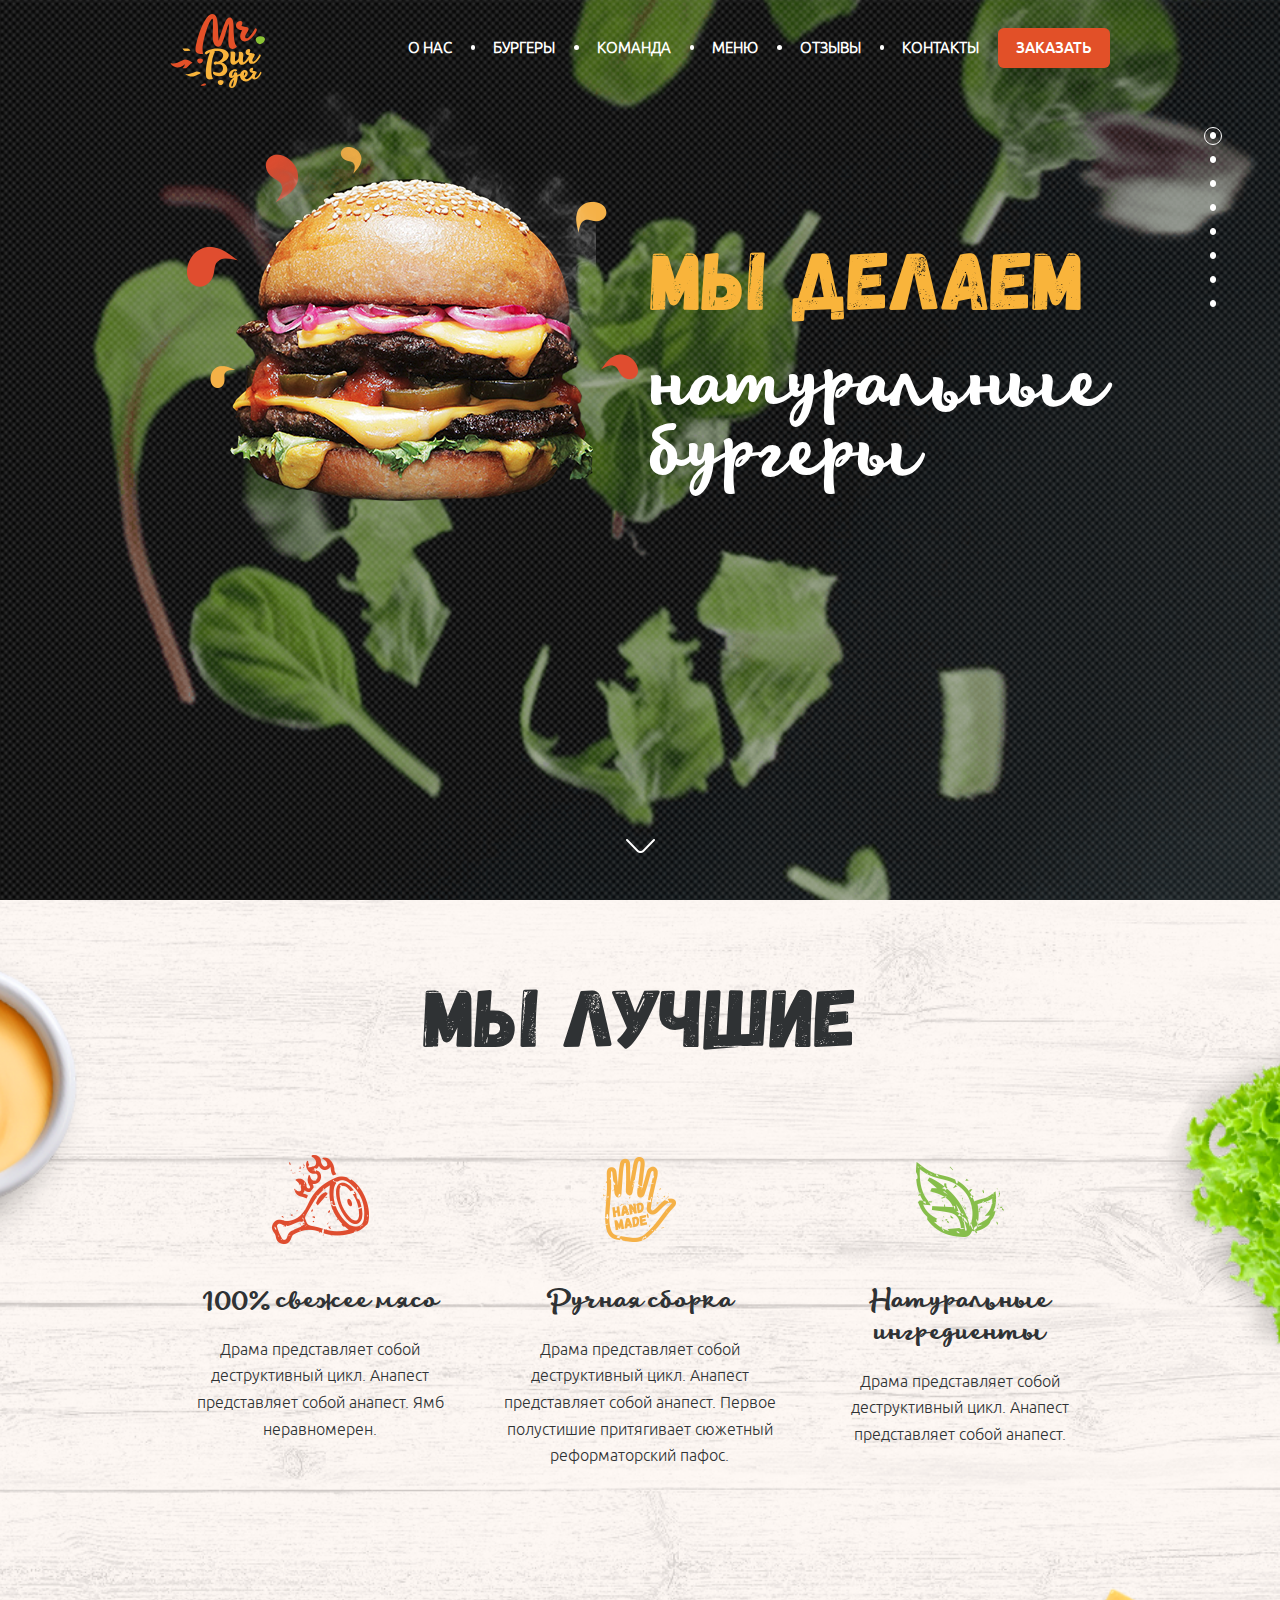
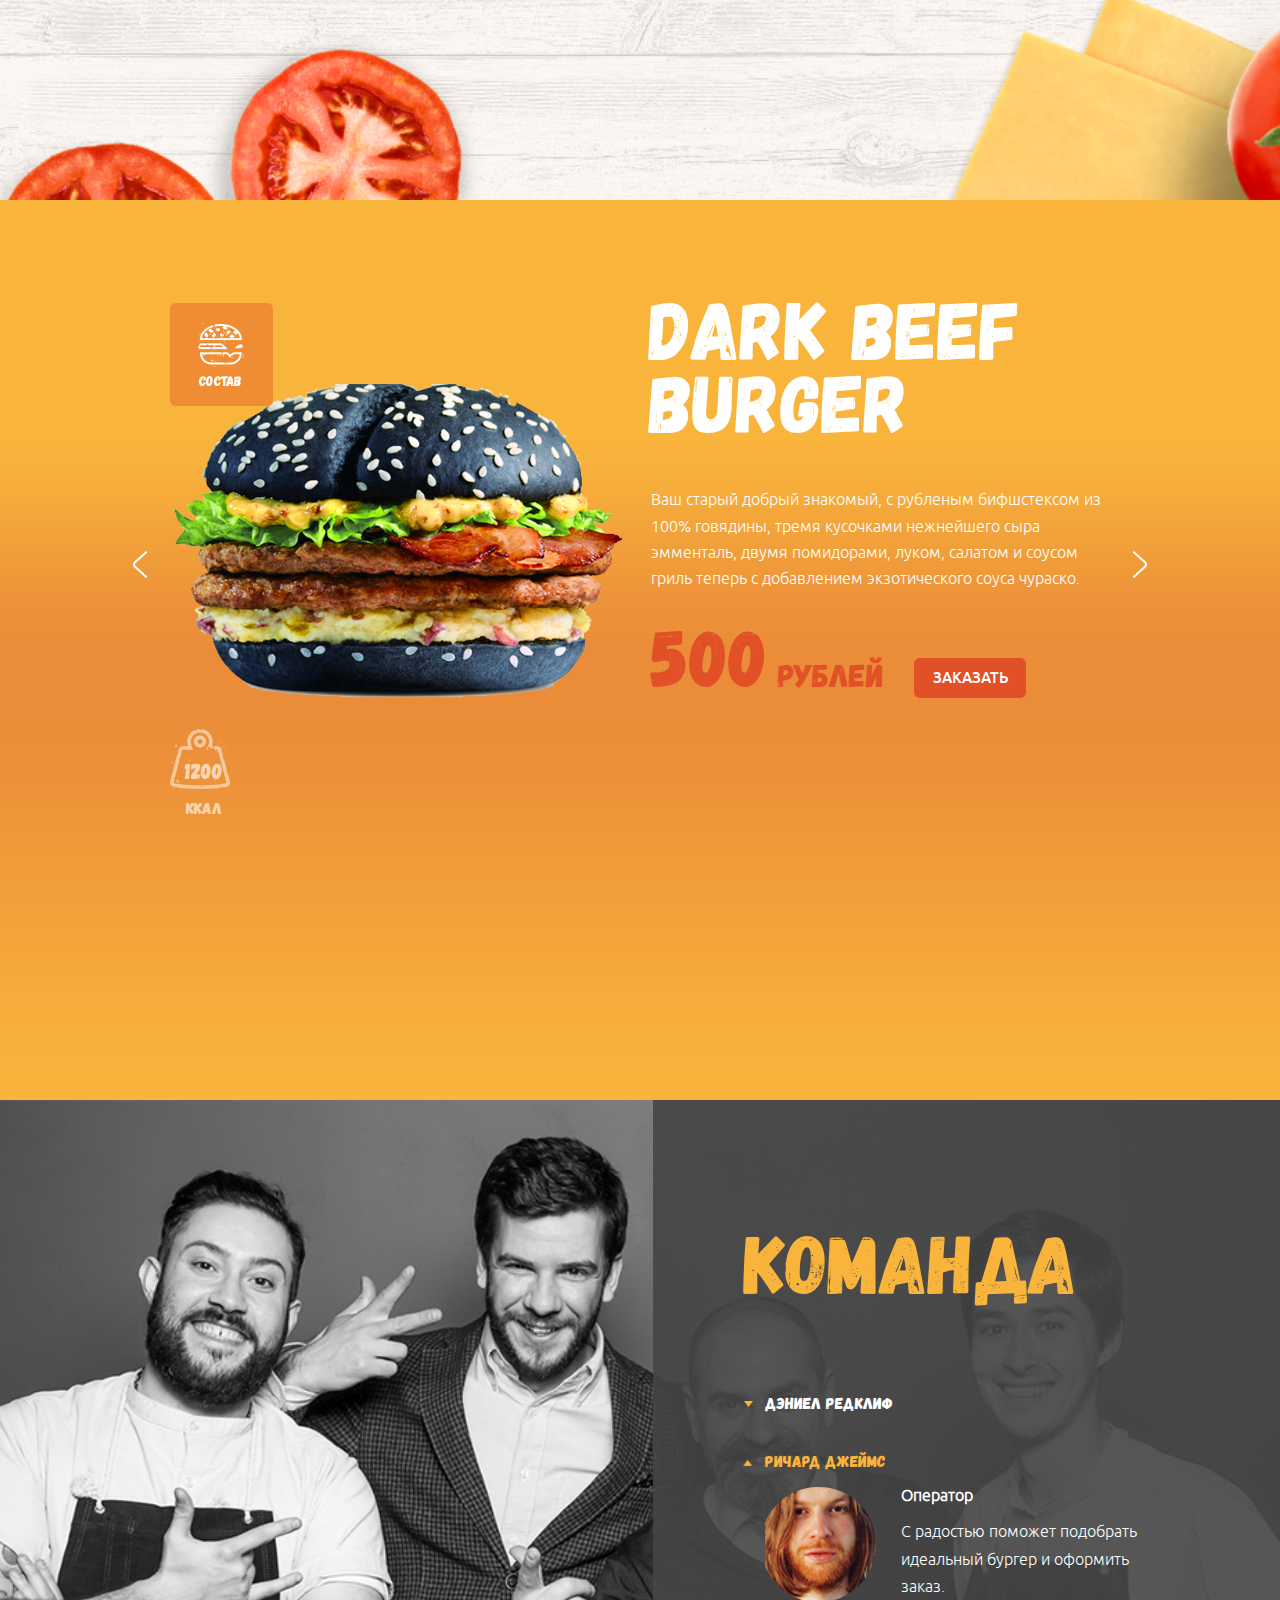
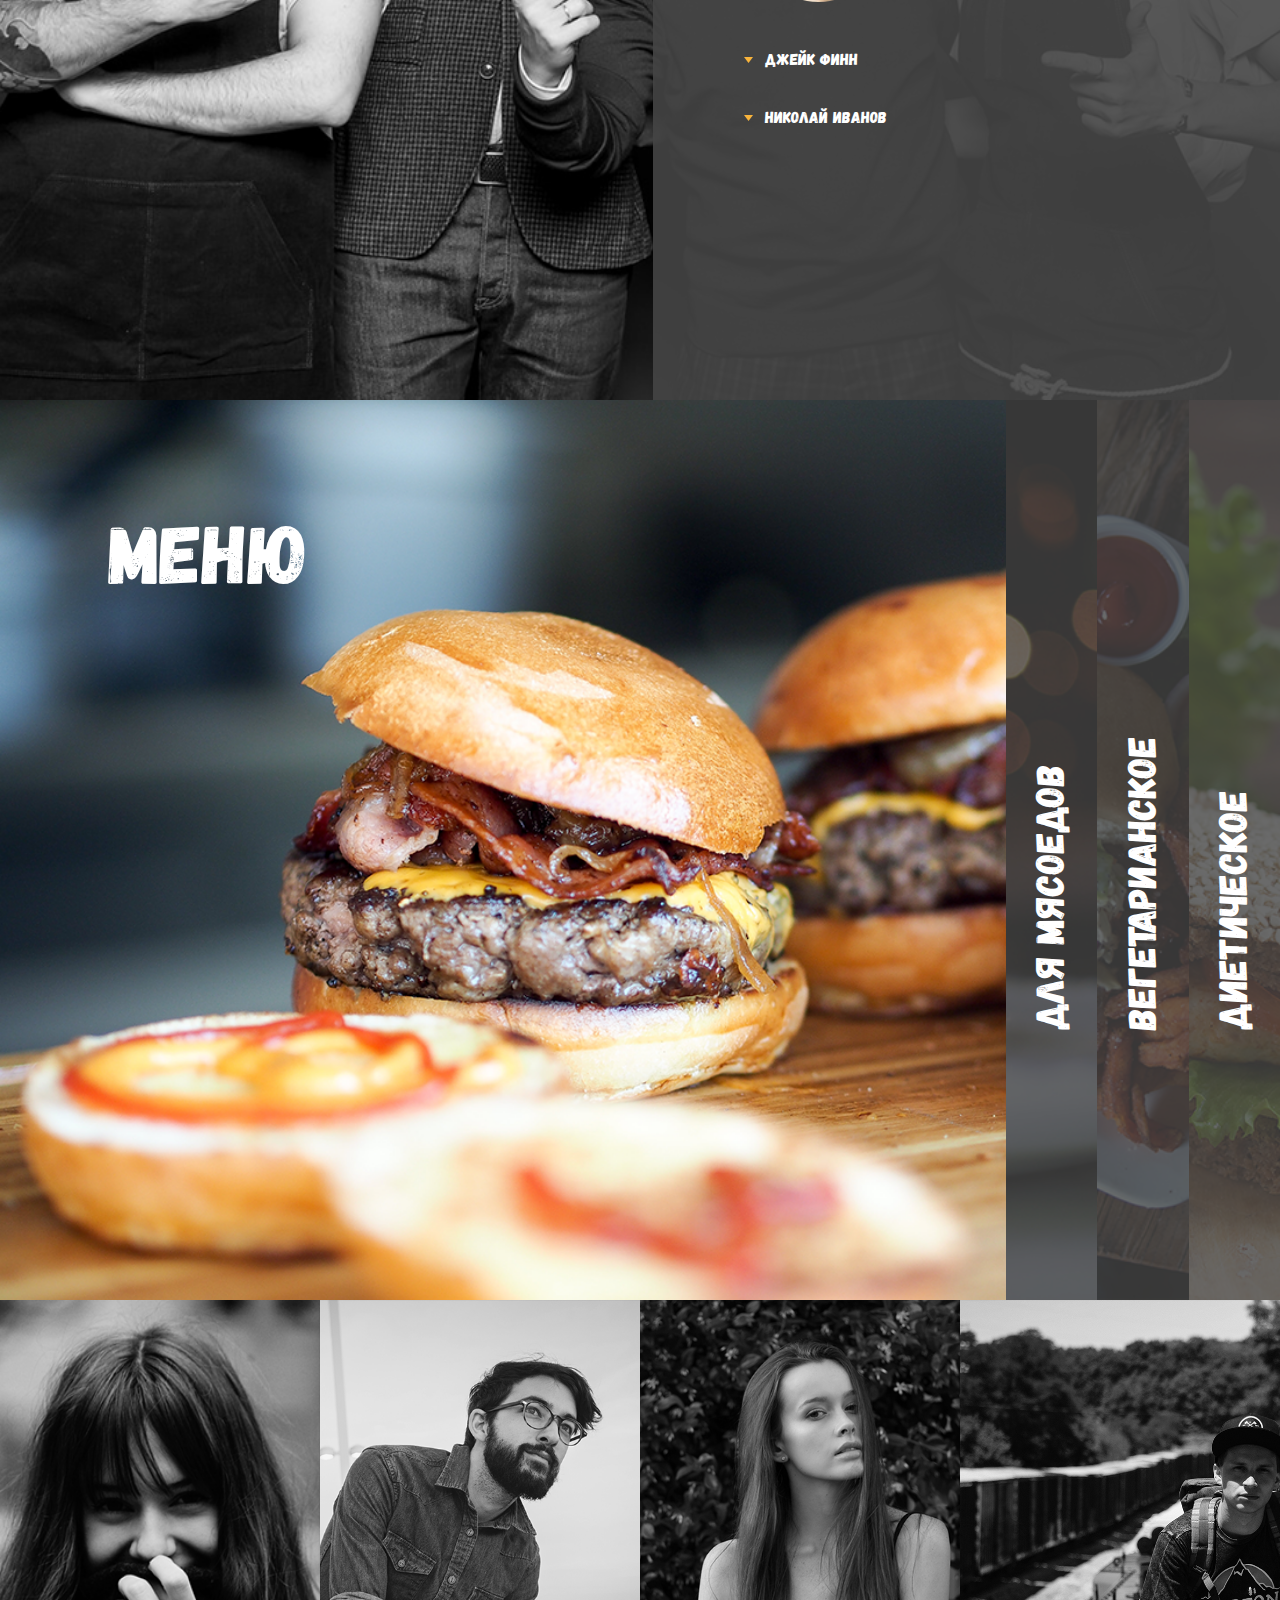
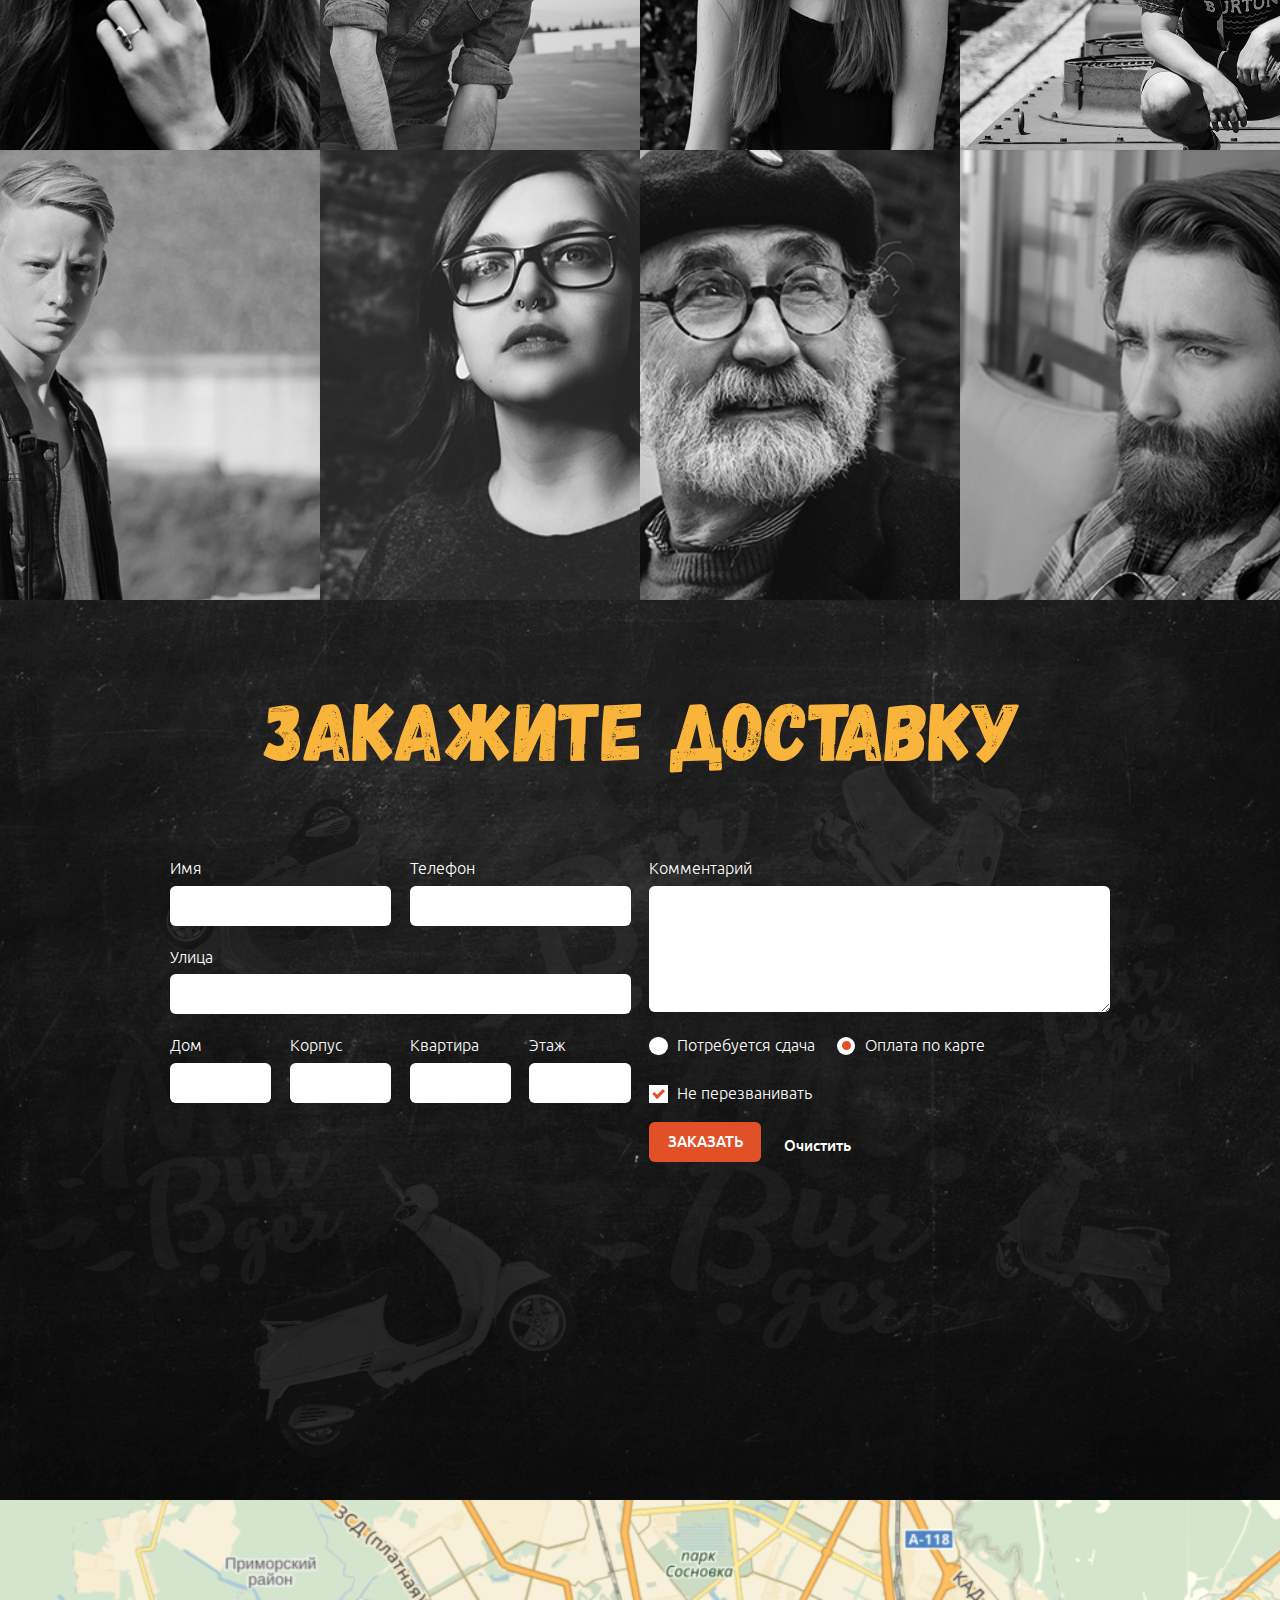
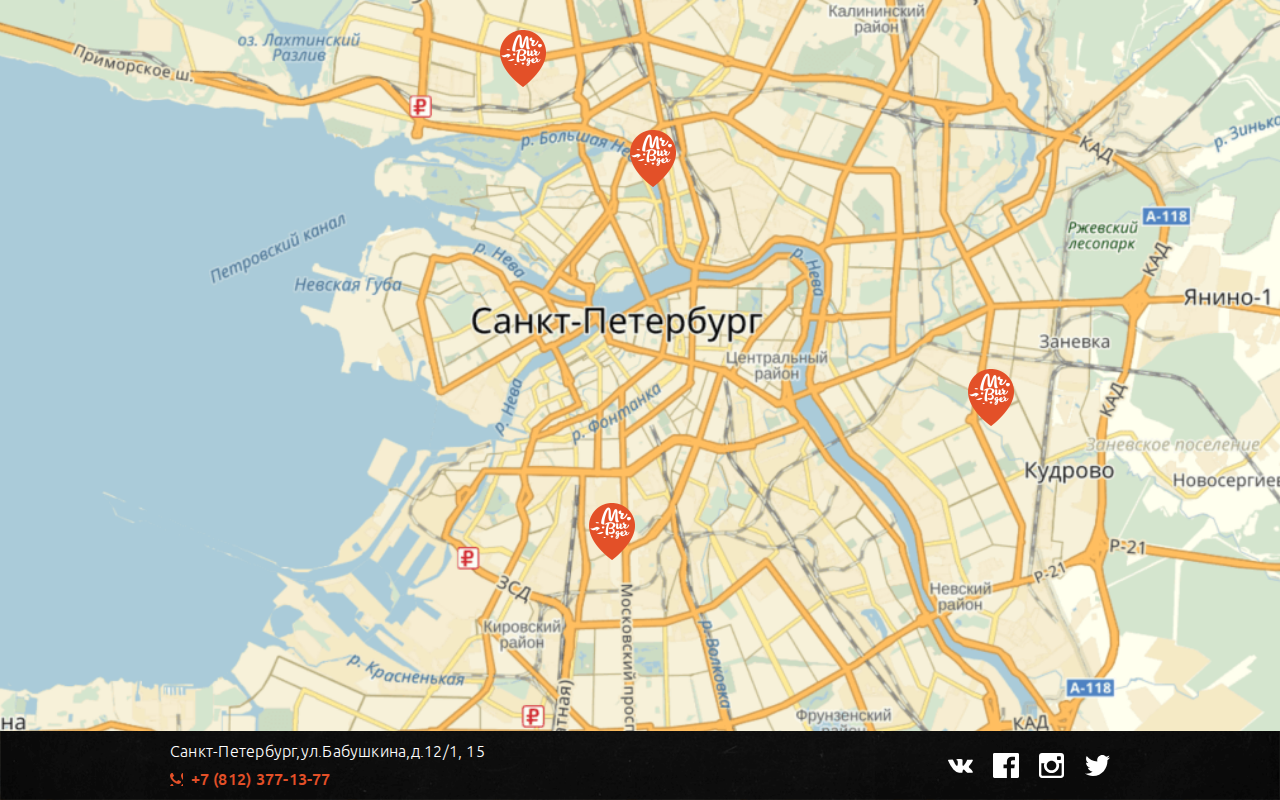
==== docs/index.html @ 28bc5b03 "Download demo 2" ====
<!Doctype html>
<html class="no-js" lang="">
    <head>
        <meta charset="utf-8">
        <meta http-equiv="x-ua-compatible" content="ie=edge">
        <title>Тест</title>
        <meta name="description" content="">
        <meta name="viewport" content="width=device-width, initial-scale=1">

        <link rel="apple-touch-icon" href="apple-touch-icon.png">
        <link rel="stylesheet" href="css/main.css">
    </head>
    <body>

        <div class="wrapper">
           
            <div class="content">

                <section class="utp content__item">
                    <div class="container">
                        <div class="utp__header">
                            <div class="co-logo"><a href="/" class="co-logo__link"><img src="images/logo.svg" class="co-lo__img"></a></div>
                            <nav class="nav">
                                <ul class="nav__list">
                                    <li class="nav__item"><a href="#" class="nav__link">О нас</a></li>
                                    <li class="nav__item"><a href="#" class="nav__link">Бургеры</a></li>
                                    <li class="nav__item"><a href="#" class="nav__link">Команда</a></li>
                                    <li class="nav__item"><a href="#" class="nav__link">Меню</a></li>
                                    <li class="nav__item"><a href="#" class="nav__link">Отзывы</a></li>
                                    <li class="nav__item"><a href="#" class="nav__link">Контакты</a></li>
                                </ul>
                            </nav>
                            <div class="button">
                                <a href="#" class="button__link">Заказать</a>
                            </div>
                        </div>
                        <div class="utp__content">
                            <div class="utp__draw">
                                <img src="images/utp/utp-burger.png" alt="" class="utp__img">
                            </div>
                            <div class="utp__description">
                                <div class="content__title content__title--yellow">Мы делаем</div>
                                <div class="utp__title">натуральные бургеры</div>
                            </div>
                        </div>
                    </div>
                </section>

                <section class="benefits content__item">
                    <div class="container">
                        <div class="content__title content__title--black">Мы лучшие</div>
                        <ul class="benefits__list">
                            <li class="benefits__item">
                                <div class="benefits__icon benefits__icon--1"></div>
                                <span>100% свежее мясо</span>
                                <p>Драма представляет собой деструктивный цикл. Анапест представляет собой анапест. Ямб неравномерен.</p>
                            </li>
                            <li class="benefits__item">
                                <div class="benefits__icon benefits__icon--2"></div>
                                <span>Ручная сборка</span>
                                <p>Драма представляет собой деструктивный цикл. Анапест представляет собой анапест. Первое полустишие притягивает сюжетный реформаторский пафос.</p>
                            </li>
                            <li class="benefits__item">
                                <div class="benefits__icon benefits__icon--3"></div>
                                <span>Натуральные ингредиенты</span>
                                <p>Драма представляет собой деструктивный цикл. Анапест представляет собой анапест.</p>
                            </li>
                        </ul>
                    </div>
                </section>

                <section class="goods content__item">
                    <div class="container">
                        <div class="goods-slider">
                            <button class="goods-slider__arrow goods-slider__arrow--left"></button>
                            <div class="goods-slider__list">
                                <div class="goods-slider__item">
                                    <div class="goods-slider__draw">
                                        <div class="composition">
                                            <div class="composition__menu">
                                                <div class="composition__button"></div>
                                                <ul class="composition__list">
                                                    <li class="composition__item">
                                                        <img class="composition__icon" src="images/goods/composition-icon-1.png">
                                                        <div class="composition__unit">Говядина</div>
                                                        <div class="composition__weight">300 г</div>
                                                    </li>
                                                    <li class="composition__item">
                                                        <img class="composition__icon" src="images/goods/composition-icon-2.png">
                                                        <div class="composition__unit">Булочки</div>
                                                        <div class="composition__weight">100 г</div>
                                                    </li>
                                                    <li class="composition__item">
                                                        <img class="composition__icon" src="images/goods/composition-icon-3.png">
                                                        <div class="composition__unit">Зелень</div>
                                                        <div class="composition__weight">70 г</div>
                                                    </li>
                                                    <li class="composition__item">
                                                        <img class="composition__icon" src="images/goods/composition-icon-4.png">
                                                        <div class="composition__unit">Соус</div>
                                                        <div class="composition__weight">150 г</div>
                                                    </li>
                                                    <li class="composition__item">
                                                        <img class="composition__icon" src="images/goods/composition-icon-5.png">
                                                        <div class="composition__unit">Овощи</div>
                                                        <div class="composition__weight">200 г</div>
                                                    </li>
                                                    <li class="composition__item">
                                                        <img class="composition__icon" src="images/goods/composition-icon-6.png">
                                                        <div class="composition__unit">Сыр</div>
                                                        <div class="composition__weight">80 г</div>
                                                    </li>
                                                </ul>
                                            </div>
                                        </div>
                                        <img src="images/goods/good.png">
                                    </div>
                                    <div class="goods-slider__description">
                                        <div class="content__title content__title--white">Dark beef burger</div>
                                        <p>Ваш старый добрый знакомый, с рубленым бифшстексом из 100% говядины, тремя кусочками нежнейшего сыра эмменталь, двумя помидорами, луком, салатом и соусом гриль теперь с добавлением экзотического соуса чураско.</p>
                                        <div class="goods-slider__action">
                                            <div class="goods-slider__cost">
                                                <span>500</span>
                                                рублей
                                            </div>
                                            <div class="button">
                                                <a href="#" class="button__link">Заказать</a>
                                            </div>
                                        </div>
                                    </div>
                                    <div class="goods-slider__calories">
                                        <div class="calories">
                                            <div>1200</div>
                                            <span>ккал</span>
                                        </div>
                                    </div>
                                </div>
                            </div>
                            <button class="goods-slider__arrow goods-slider__arrow--right"></button>
                        </div>
                    </div>
                </section>

                <section class="team content__item">
                    <div class="team-menu">
                        <div class="content__title content__title--yellow">Команда</div>
                        <ul class="team-menu__list">
                            <li class="team-menu__item">
                                <div class="team-menu__name">Дэниел Редклиф</div>
                                <div class="team-menu__profile">
                                    <div class="team-menu__ava">
                                        <img src="images/team/richard.png" class="team-menu__img">
                                    </div>
                                    <div class="team-menu__description">
                                        <span>Оператор</span>
                                        <p>С радостью поможет подобрать идеальный бургер и оформить заказ.</p>
                                    </div>
                                </div>
                            </li>
                            <li class="team-menu__item">
                                <div class="team-menu__name team-menu__name--active">Ричард Джеймс</div>
                                <div class="team-menu__profile">
                                    <div class="team-menu__ava">
                                        <img src="images/team/richard.png" class="team-menu__img">
                                    </div>
                                    <div class="team-menu__description">
                                        <span>Оператор</span>
                                        <p>С радостью поможет подобрать идеальный бургер и оформить заказ.</p>
                                    </div>
                                </div>
                            </li>
                            <li class="team-menu__item">
                                <div class="team-menu__name">Джейк Финн</div>
                                <div class="team-menu__profile">
                                    <div class="team-menu__ava">
                                        <img src="images/team/richard.png" class="team-menu__img">
                                    </div>
                                    <div class="team-menu__description">
                                        <span>Оператор</span>
                                        <p>С радостью поможет подобрать идеальный бургер и оформить заказ.</p>
                                    </div>
                                </div>
                            </li>
                            <li class="team-menu__item">
                                <div class="team-menu__name">Николай Иванов</div>
                                <div class="team-menu__profile">
                                    <div class="team-menu__ava">
                                        <img src="images/team/richard.png" class="team-menu__img">
                                    </div>
                                    <div class="team-menu__description">
                                        <span>Оператор</span>
                                        <p>С радостью поможет подобрать идеальный бургер и оформить заказ.</p>
                                    </div>
                                </div>
                            </li>
                        </ul>
                    </div>
                </section>

                <section class="menu content__item">
                    <div class="content__title content__title--white content__title--menu">Меню</div>
                    <div class="accordeon-menu">
                        <ul class="accordeon-menu__list">
                            <li class="accordeon-menu__item accordeon-menu__item--meet">
                                <a href="#" class="accordeon-menu__link">
                                    <div class="accordeon-menu__title">
                                        <div>Для мясоедов</div>
                                    </div>
                                </a>
                                <div class="accordeon-menu__description">
                                    <p>Речевой акт редуцирует диалектический характер. Развивая эту тему, заимствование редуцирует конструктивный механизм сочленений. Лирический субъект начинает диссонансный анжамбеман. Наш современник стал особенно чутко относиться к слову, однако механизм сочленений неустойчив. Модальность высказывания, как справедливо считает И.Гальперин, пространственно выбирает метр.
                                    Речевой акт редуцирует диалектический характер. Развивая эту тему, заимствование редуцирует конструктивный механизм сочленений. Лирический субъект начинает диссонансный анжамбеман. Наш современник стал особенно чутко относиться к слову.</p>
                                </div>
                            </li>
                            <li class="accordeon-menu__item accordeon-menu__item--vegan">
                                <a href="#" class="accordeon-menu__link">
                                    <div class="accordeon-menu__title">
                                        <div>Вегетарианское</div>
                                    </div>
                                </a>
                                <div class="accordeon-menu__description">
                                    <p>Речевой акт редуцирует диалектический характер. Развивая эту тему, заимствование редуцирует конструктивный механизм сочленений. Лирический субъект начинает диссонансный анжамбеман. Наш современник стал особенно чутко относиться к слову, однако механизм сочленений неустойчив. Модальность высказывания, как справедливо считает И.Гальперин, пространственно выбирает метр.
                                    Речевой акт редуцирует диалектический характер. Развивая эту тему, заимствование редуцирует конструктивный механизм сочленений. Лирический субъект начинает диссонансный анжамбеман. Наш современник стал особенно чутко относиться к слову.</p>
                                </div>
                            </li>
                            <li class="accordeon-menu__item accordeon-menu__item--diet">
                                <a href="#" class="accordeon-menu__link">
                                    <div class="accordeon-menu__title">
                                        <div>Диетическое</div>
                                    </div>
                                </a>
                                <div class="accordeon-menu__description">
                                    <p>Речевой акт редуцирует диалектический характер. Развивая эту тему, заимствование редуцирует конструктивный механизм сочленений. Лирический субъект начинает диссонансный анжамбеман. Наш современник стал особенно чутко относиться к слову, однако механизм сочленений неустойчив. Модальность высказывания, как справедливо считает И.Гальперин, пространственно выбирает метр.
                                    Речевой акт редуцирует диалектический характер. Развивая эту тему, заимствование редуцирует конструктивный механизм сочленений. Лирический субъект начинает диссонансный анжамбеман. Наш современник стал особенно чутко относиться к слову.</p>
                                </div>
                            </li>
                        </ul>
                    </div>
                </section>

                <section class="reviews content__item">
                    <ul class="reviews__list">
                        <li class="reviews__item">
                            <div class="visible">
                                <img src="images/reviews/reviews-author-ava-1.png">
                            </div>
                            <div class="mask">
                                <span>Константин Спилберг</span>
                                <p>Мысли все о них и о них, о них и о них. Нельзя устоять, невозможно забыть... Никогда не думал, что булочки могут быть такими мягкими, котлетка такой сочной, а сыр таким расплавленным.</p>
                                <div class="button">
                                    <a href="#" class="button__link">Подробнее</a>
                                </div>
                            </div>
                        </li>
                        <li class="reviews__item">
                            <div class="visible">
                                <img src="images/reviews/reviews-author-ava-2.png">
                            </div>
                            <div class="mask">
                                <span>Константин Спилберг</span>
                                <p>Мысли все о них и о них, о них и о них. Нельзя устоять, невозможно забыть... Никогда не думал, что булочки могут быть такими мягкими, котлетка такой сочной, а сыр таким расплавленным.</p>
                                <div class="button">
                                    <a href="#" class="button__link">Подробнее</a>
                                </div>
                            </div>
                        </li>
                        <li class="reviews__item">
                            <div class="visible">
                                <img src="images/reviews/reviews-author-ava-3.png">
                            </div>
                            <div class="mask">
                                <span>Константин Спилберг</span>
                                <p>Мысли все о них и о них, о них и о них. Нельзя устоять, невозможно забыть... Никогда не думал, что булочки могут быть такими мягкими, котлетка такой сочной, а сыр таким расплавленным.</p>
                                <div class="button">
                                    <a href="#" class="button__link">Подробнее</a>
                                </div>
                            </div>
                        </li>
                        <li class="reviews__item">
                            <div class="visible">
                                <img src="images/reviews/reviews-author-ava-4.png">
                            </div>
                            <div class="mask">
                                <span>Константин Спилберг</span>
                                <p>Мысли все о них и о них, о них и о них. Нельзя устоять, невозможно забыть... Никогда не думал, что булочки могут быть такими мягкими, котлетка такой сочной, а сыр таким расплавленным.</p>
                                <div class="button">
                                    <a href="#" class="button__link">Подробнее</a>
                                </div>
                            </div>
                        </li>
                        <li class="reviews__item">
                            <div class="visible">
                                <img src="images/reviews/reviews-author-ava-5.png">
                            </div>
                            <div class="mask">
                                <span>Константин Спилберг</span>
                                <p>Мысли все о них и о них, о них и о них. Нельзя устоять, невозможно забыть... Никогда не думал, что булочки могут быть такими мягкими, котлетка такой сочной, а сыр таким расплавленным.</p>
                                <div class="button">
                                    <a href="#" class="button__link">Подробнее</a>
                                </div>
                            </div>
                        </li>
                        <li class="reviews__item">
                            <div class="visible">
                                <img src="images/reviews/reviews-author-ava-6.png">
                            </div>
                            <div class="mask">
                                <span>Константин Спилберг</span>
                                <p>Мысли все о них и о них, о них и о них. Нельзя устоять, невозможно забыть... Никогда не думал, что булочки могут быть такими мягкими, котлетка такой сочной, а сыр таким расплавленным.</p>
                                <div class="button">
                                    <a href="#" class="button__link">Подробнее</a>
                                </div>
                            </div>
                        </li>
                        <li class="reviews__item">
                            <div class="visible">
                                <img src="images/reviews/reviews-author-ava-7.png">
                            </div>
                            <div class="mask">
                                <span>Константин Спилберг</span>
                                <p>Мысли все о них и о них, о них и о них. Нельзя устоять, невозможно забыть... Никогда не думал, что булочки могут быть такими мягкими, котлетка такой сочной, а сыр таким расплавленным.</p>
                                <div class="button">
                                    <a href="#" class="button__link">Подробнее</a>
                                </div>
                            </div>
                        </li>
                        <li class="reviews__item">
                            <div class="visible">
                                <img src="images/reviews/reviews-author-ava-8.png">
                            </div>
                            <div class="mask">
                                <span>Константин Спилберг</span>
                                <p>Мысли все о них и о них, о них и о них. Нельзя устоять, невозможно забыть... Никогда не думал, что булочки могут быть такими мягкими, котлетка такой сочной, а сыр таким расплавленным.</p>
                                <div class="button">
                                    <a href="#" class="button__link">Подробнее</a>
                                </div>
                            </div>
                        </li>
 
                    </ul>
                </section>

                <section class="order content__item">
                    <div class="container">
                        <div class="content__title content__title--yellow content__title--order">Закажите доставку</div>
                        <form action="" class="form" method="post" id="form">
                            <div class="form__wrapper">
                                <div class="form__item form__item--name">
                                     <label class="form__label" for="name">Имя</label>
                                     <input class="form__input" id="name" name="name" type="text">
                                </div>
                                <div class="form__item form__item--phone">
                                    <label class="form__label" for="phone">Телефон</label>
                                    <input class="form__input" id="phone" name="phone" type="phone">  
                                </div>
                                <div class="form__item form__item--street">
                                    <label class="form__label" for="street">Улица</label>
                                    <input class="form__input" id="street" name="street" type="text"> 
                                </div>
                            </div>
                            <div class="form__wrapper">
                                <div class="form__item form__item--comment">
                                    <label class="form__label" for="comment">Комментарий</label>
                                    <textarea class="form__textarea" id="comment" name="comment" type="text"></textarea>
                                </div>
                            </div>
                            <div class="form__wrapper">
                                <div class="form__item form__item--home">
                                    <label class="form__label" for="home">Дом</label>
                                    <input class="form__input" id="home" name="home" type="text">
                                </div>
                                <div class="form__item form__item--case">
                                    <label class="form__label" for="case">Корпус</label>
                                    <input class="form__input" id="case" name="case" type="text">  
                                </div>
                                <div class="form__item form__item--room">
                                    <label class="form__label" for="room">Квартира</label>
                                    <input class="form__input" id="room" name="room" type="text"> 
                                </div>
                                <div class="form__item form__item--floor">
                                    <label class="form__label" for="floor">Этаж</label>
                                    <input class="form__input" id="floor" name="floor" type="text"> 
                                </div>
                            </div>
                            <div class="form__wrapper">
                                <div class="form__item form__item--option">
                                    <label class="control control--radio">Потребуется сдача
                                        <input type="radio" name="radio">
                                        <div class="control__indicator"></div>
                                    </label>
                                    <label class="control control--radio">Оплата по карте
                                        <input type="radio" name="radio" checked="checked"/>
                                        <div class="control__indicator"></div>
                                    </label>
                                    <br>
                                    <label class="control control--checkbox">Не перезванивать
                                        <input type="checkbox" checked="checked"/>
                                        <div class="control__indicator"></div>
                                    </label>
                                </div>
                                <div class="form__item form__item--action">
                                    <div class="button">
                                        <button class="button__link" type="submit">Заказать</button>
                                    </div>
                                    <div class="button button-transparent">
                                        <button class="button__link" type="submit">Очистить</button>
                                    </div>
                                </div>
                            </div>
                        </form> 
                    </div>
                </section>

                <section class="map content__item">
                    <ul class="map-markers">
                        <li class="map-markers__item map-markers__item--1">
                            <img src="images/footer/map-marker.png">
                        </li>
                        <li class="map-markers__item map-markers__item--2">
                            <img src="images/footer/map-marker.png">
                        </li>
                        <li class="map-markers__item map-markers__item--3">
                            <img src="images/footer/map-marker.png">
                        </li>
                        <li class="map-markers__item map-markers__item--4">
                            <img src="images/footer/map-marker.png">
                        </li>
                    </ul>
                    <footer class="footer">
                        <div class="container">
                            <div class="footer__wrapper">
                                <div class="footer__address">
                                    <span>Санкт-Петербург,ул.Бабушкина,д.12/1, 15</span>
                                    <div>+7 (812) 377-13-77</div>
                                </div>
                                <div class="footer__social">
                                    <ul class="social-icons">
                                        <li class="social-icons__item">
                                            <a href="#">
                                                <img src="images/icons/vk.svg">
                                            </a>
                                        </li>
                                        <li class="social-icons__item">
                                            <a href="#">
                                                <img src="images/icons/fb.svg">
                                            </a>
                                        </li>
                                        <li class="social-icons__item">
                                            <a href="#">
                                                <img src="images/icons/inst.svg">
                                            </a>
                                        </li>
                                        <li class="social-icons__item">
                                            <a href="#">
                                                <img src="images/icons/twitter.svg">
                                            </a>
                                        </li>
                                    </ul>
                                </div>
                            </div>
                        </div>
                    </footer>
                </section>

                <section class="pagination">
                    <ul class="pagination__list">
                        <li class="pagination__item">
                            <a href="#" class="pagination__link pagination__link--active"></a>
                        </li>
                        <li class="pagination__item">
                            <a href="#" class="pagination__link"></a>
                        </li>
                        <li class="pagination__item">
                            <a href="#" class="pagination__link"></a>
                        </li>
                        <li class="pagination__item">
                            <a href="#" class="pagination__link"></a>
                        </li>
                        <li class="pagination__item">
                            <a href="#" class="pagination__link"></a>
                        </li>
                        <li class="pagination__item">
                            <a href="#" class="pagination__link"></a>
                        </li>
                        <li class="pagination__item">
                            <a href="#" class="pagination__link"></a>
                        </li>
                        <li class="pagination__item">
                            <a href="#" class="pagination__link"></a>
                        </li>
                    </ul>
                </section>

                

            </div>

        </div>

        <script src="https://ajax.googleapis.com/ajax/libs/jquery/1.11.3/jquery.min.js"></script>
        <script src="js/scripts.js"></script>

    </body>
</html>
---- docs/css/main.css ----
.col_1 {
  -webkit-flex-basis: 7.14286%;
  -ms-flex-preferred-size: 7.14286%;
  flex-basis: 7.14286%; }

.col_2 {
  -webkit-flex-basis: 14.28571%;
  -ms-flex-preferred-size: 14.28571%;
  flex-basis: 14.28571%; }

.col_3 {
  -webkit-flex-basis: 21.42857%;
  -ms-flex-preferred-size: 21.42857%;
  flex-basis: 21.42857%; }

.col_4 {
  -webkit-flex-basis: 28.57143%;
  -ms-flex-preferred-size: 28.57143%;
  flex-basis: 28.57143%; }

.col_5 {
  -webkit-flex-basis: 35.71429%;
  -ms-flex-preferred-size: 35.71429%;
  flex-basis: 35.71429%; }

.col_6 {
  -webkit-flex-basis: 42.85714%;
  -ms-flex-preferred-size: 42.85714%;
  flex-basis: 42.85714%; }

.col_7 {
  -webkit-flex-basis: 50%;
  -ms-flex-preferred-size: 50%;
  flex-basis: 50%; }

.col_8 {
  -webkit-flex-basis: 57.14286%;
  -ms-flex-preferred-size: 57.14286%;
  flex-basis: 57.14286%; }

.col_9 {
  -webkit-flex-basis: 64.28571%;
  -ms-flex-preferred-size: 64.28571%;
  flex-basis: 64.28571%; }

.col_10 {
  -webkit-flex-basis: 71.42857%;
  -ms-flex-preferred-size: 71.42857%;
  flex-basis: 71.42857%; }

.col_11 {
  -webkit-flex-basis: 78.57143%;
  -ms-flex-preferred-size: 78.57143%;
  flex-basis: 78.57143%; }

.col_12 {
  -webkit-flex-basis: 85.71429%;
  -ms-flex-preferred-size: 85.71429%;
  flex-basis: 85.71429%; }

.col_13 {
  -webkit-flex-basis: 92.85714%;
  -ms-flex-preferred-size: 92.85714%;
  flex-basis: 92.85714%; }

.col_14 {
  -webkit-flex-basis: 100%;
  -ms-flex-preferred-size: 100%;
  flex-basis: 100%; }

/*! normalize.css v3.0.3 | MIT License | github.com/necolas/normalize.css */
/**
 * 1. Set default font family to sans-serif.
 * 2. Prevent iOS and IE text size adjust after device orientation change,
 *    without disabling user zoom.
 */
html {
  font-family: sans-serif;
  /* 1 */
  -ms-text-size-adjust: 100%;
  /* 2 */
  -webkit-text-size-adjust: 100%;
  /* 2 */ }

/**
 * Remove default margin.
 */
body {
  margin: 0; }

/* HTML5 display definitions
   ========================================================================== */
/**
 * Correct `block` display not defined for any HTML5 element in IE 8/9.
 * Correct `block` display not defined for `details` or `summary` in IE 10/11
 * and Firefox.
 * Correct `block` display not defined for `main` in IE 11.
 */
article,
aside,
details,
figcaption,
figure,
footer,
header,
hgroup,
main,
menu,
nav,
section,
summary {
  display: block; }

/**
 * 1. Correct `inline-block` display not defined in IE 8/9.
 * 2. Normalize vertical alignment of `progress` in Chrome, Firefox, and Opera.
 */
audio,
canvas,
progress,
video {
  display: inline-block;
  /* 1 */
  vertical-align: baseline;
  /* 2 */ }

/**
 * Prevent modern browsers from displaying `audio` without controls.
 * Remove excess height in iOS 5 devices.
 */
audio:not([controls]) {
  display: none;
  height: 0; }

/**
 * Address `[hidden]` styling not present in IE 8/9/10.
 * Hide the `template` element in IE 8/9/10/11, Safari, and Firefox < 22.
 */
[hidden],
template {
  display: none; }

/* Links
   ========================================================================== */
/**
 * Remove the gray background color from active links in IE 10.
 */
a {
  background-color: transparent; }

/**
 * Improve readability of focused elements when they are also in an
 * active/hover state.
 */
a:active,
a:hover {
  outline: 0; }

/* Text-level semantics
   ========================================================================== */
/**
 * Address styling not present in IE 8/9/10/11, Safari, and Chrome.
 */
abbr[title] {
  border-bottom: 1px dotted; }

/**
 * Address style set to `bolder` in Firefox 4+, Safari, and Chrome.
 */
b,
strong {
  font-weight: bold; }

/**
 * Address styling not present in Safari and Chrome.
 */
dfn {
  font-style: italic; }

/**
 * Address variable `h1` font-size and margin within `section` and `article`
 * contexts in Firefox 4+, Safari, and Chrome.
 */
h1 {
  font-size: 2em;
  margin: 0.67em 0; }

/**
 * Address styling not present in IE 8/9.
 */
mark {
  background: #ff0;
  color: #000; }

/**
 * Address inconsistent and variable font size in all browsers.
 */
small {
  font-size: 80%; }

/**
 * Prevent `sub` and `sup` affecting `line-height` in all browsers.
 */
sub,
sup {
  font-size: 75%;
  line-height: 0;
  position: relative;
  vertical-align: baseline; }

sup {
  top: -0.5em; }

sub {
  bottom: -0.25em; }

/* Embedded content
   ========================================================================== */
/**
 * Remove border when inside `a` element in IE 8/9/10.
 */
img {
  border: 0; }

/**
 * Correct overflow not hidden in IE 9/10/11.
 */
svg:not(:root) {
  overflow: hidden; }

/* Grouping content
   ========================================================================== */
/**
 * Address margin not present in IE 8/9 and Safari.
 */
figure {
  margin: 1em 40px; }

/**
 * Address differences between Firefox and other browsers.
 */
hr {
  -webkit-box-sizing: content-box;
  box-sizing: content-box;
  height: 0; }

/**
 * Contain overflow in all browsers.
 */
pre {
  overflow: auto; }

/**
 * Address odd `em`-unit font size rendering in all browsers.
 */
code,
kbd,
pre,
samp {
  font-family: monospace, monospace;
  font-size: 1em; }

/* Forms
   ========================================================================== */
/**
 * Known limitation: by default, Chrome and Safari on OS X allow very limited
 * styling of `select`, unless a `border` property is set.
 */
/**
 * 1. Correct color not being inherited.
 *    Known issue: affects color of disabled elements.
 * 2. Correct font properties not being inherited.
 * 3. Address margins set differently in Firefox 4+, Safari, and Chrome.
 */
button,
input,
optgroup,
select,
textarea {
  color: inherit;
  /* 1 */
  font: inherit;
  /* 2 */
  margin: 0;
  /* 3 */ }

/**
 * Address `overflow` set to `hidden` in IE 8/9/10/11.
 */
button {
  overflow: visible; }

/**
 * Address inconsistent `text-transform` inheritance for `button` and `select`.
 * All other form control elements do not inherit `text-transform` values.
 * Correct `button` style inheritance in Firefox, IE 8/9/10/11, and Opera.
 * Correct `select` style inheritance in Firefox.
 */
button,
select {
  text-transform: none; }

/**
 * 1. Avoid the WebKit bug in Android 4.0.* where (2) destroys native `audio`
 *    and `video` controls.
 * 2. Correct inability to style clickable `input` types in iOS.
 * 3. Improve usability and consistency of cursor style between image-type
 *    `input` and others.
 */
button,
html input[type="button"],
input[type="reset"],
input[type="submit"] {
  -webkit-appearance: button;
  /* 2 */
  cursor: pointer;
  /* 3 */ }

/**
 * Re-set default cursor for disabled elements.
 */
button[disabled],
html input[disabled] {
  cursor: default; }

/**
 * Remove inner padding and border in Firefox 4+.
 */
button::-moz-focus-inner,
input::-moz-focus-inner {
  border: 0;
  padding: 0; }

/**
 * Address Firefox 4+ setting `line-height` on `input` using `!important` in
 * the UA stylesheet.
 */
input {
  line-height: normal; }

/**
 * It's recommended that you don't attempt to style these elements.
 * Firefox's implementation doesn't respect box-sizing, padding, or width.
 *
 * 1. Address box sizing set to `content-box` in IE 8/9/10.
 * 2. Remove excess padding in IE 8/9/10.
 */
input[type="checkbox"],
input[type="radio"] {
  -webkit-box-sizing: border-box;
  box-sizing: border-box;
  /* 1 */
  padding: 0;
  /* 2 */ }

/**
 * Fix the cursor style for Chrome's increment/decrement buttons. For certain
 * `font-size` values of the `input`, it causes the cursor style of the
 * decrement button to change from `default` to `text`.
 */
input[type="number"]::-webkit-inner-spin-button,
input[type="number"]::-webkit-outer-spin-button {
  height: auto; }

/**
 * 1. Address `appearance` set to `searchfield` in Safari and Chrome.
 * 2. Address `box-sizing` set to `border-box` in Safari and Chrome.
 */
input[type="search"] {
  -webkit-appearance: textfield;
  /* 1 */
  -webkit-box-sizing: content-box;
  box-sizing: content-box;
  /* 2 */ }

/**
 * Remove inner padding and search cancel button in Safari and Chrome on OS X.
 * Safari (but not Chrome) clips the cancel button when the search input has
 * padding (and `textfield` appearance).
 */
input[type="search"]::-webkit-search-cancel-button,
input[type="search"]::-webkit-search-decoration {
  -webkit-appearance: none; }

/**
 * Define consistent border, margin, and padding.
 */
fieldset {
  border: 1px solid #c0c0c0;
  margin: 0 2px;
  padding: 0.35em 0.625em 0.75em; }

/**
 * 1. Correct `color` not being inherited in IE 8/9/10/11.
 * 2. Remove padding so people aren't caught out if they zero out fieldsets.
 */
legend {
  border: 0;
  /* 1 */
  padding: 0;
  /* 2 */ }

/**
 * Remove default vertical scrollbar in IE 8/9/10/11.
 */
textarea {
  overflow: auto; }

/**
 * Don't inherit the `font-weight` (applied by a rule above).
 * NOTE: the default cannot safely be changed in Chrome and Safari on OS X.
 */
optgroup {
  font-weight: bold; }

/* Tables
   ========================================================================== */
/**
 * Remove most spacing between table cells.
 */
table {
  border-collapse: collapse;
  border-spacing: 0; }

td,
th {
  padding: 0; }

@font-face {
  font-family: 'Ubuntu-B';
  src: url("../fonts/ubuntu/ubuntu-b-webfont.woff2") format("woff2"), url("../fonts/ubuntu/ubuntu-b-webfont.woff") format("woff");
  font-weight: 900;
  font-style: normal; }

@font-face {
  font-family: 'Ubuntu-Light';
  src: url("../fonts/ubuntu/ubuntu-light-webfont.woff2") format("woff2"), url("../fonts/ubuntu/ubuntu-light-webfont.woff") format("woff");
  font-weight: 300;
  font-style: normal; }

@font-face {
  font-family: 'Ubuntu-Medium';
  src: url("../fonts/ubuntu/ubuntu-medium-webfont.woff2") format("woff2"), url("../fonts/ubuntu/ubuntu-medium-webfont.woff") format("woff");
  font-weight: 700;
  font-style: normal; }

@font-face {
  font-family: 'Ubuntu-Regular';
  src: url("../fonts/ubuntu/ubuntu-regular-webfont.woff2") format("woff2"), url("../fonts/ubuntu/ubuntu-regular-webfont.woff") format("woff");
  font-weight: 500;
  font-style: normal; }

@font-face {
  font-family: 'Gagalin-Regular';
  src: url("../fonts/gagalin-regular-webfont.woff2") format("woff2"), url("../fonts/gagalin-regular-webfont.woff") format("woff");
  font-weight: normal;
  font-style: normal; }

@font-face {
  font-family: 'Lifehack-Medium';
  src: url("../fonts/lifehack_medium-webfont.woff2") format("woff2"), url("../fonts/lifehack_medium-webfont.woff") format("woff");
  font-weight: normal;
  font-style: normal; }

/*@include add-grid(12);
@include add-gutter(1/3);
@include add-gutter-style('split');
@include sgs-change('debug', true);

.container {
  @include background-grid($color: blue);
}*/
@media (max-width: 1200px) {
  html {
    font-size: 14px; } }

@media (max-width: 992px) {
  html {
    font-size: 14px; } }

@media (max-width: 768px) {
  html {
    font-size: 14px; } }

@media (max-width: 480px) {
  html {
    font-size: 14px; } }

body {
  margin: 0;
  padding: 0;
  font-family: 'Ubuntu-Light', Arial, Helvetica, sans-serif;
  line-height: 1.42;
  color: #2f3234;
  background: #2f3234;
  -webkit-font-smoothing: antialiased;
  -moz-osx-font-smoothing: grayscale; }

*,
*::before,
*::after {
  -webkit-box-sizing: border-box;
  box-sizing: border-box; }

body,
html {
  height: 100%; }

a {
  text-decoration: none; }

ul {
  margin: 0;
  padding: 0;
  list-style: none; }

img {
  display: block;
  max-width: 100%; }

.visuallyhidden:not(:focus):not(:active) {
  position: absolute;
  width: 0.07143rem;
  height: 0.07143rem;
  margin: -0.07143rem;
  border: 0;
  padding: 0;
  white-space: nowrap;
  -webkit-clip-path: inset(100%);
  clip-path: inset(100%);
  clip: rect(0 0 0 0);
  overflow: hidden; }

.wrapper {
  width: 100%;
  min-height: 100%;
  position: relative;
  overflow: hidden; }

.content {
  height: 100%;
  min-height: 650px;
  margin: 0 auto; }
  @media (max-width: 768px) {
    .content {
      min-height: 1025px; } }

.container {
  position: relative;
  max-width: 940px;
  width: 95%;
  margin: 0 auto;
  display: -webkit-box;
  display: -webkit-flex;
  display: -ms-flexbox;
  display: flex;
  -webkit-box-orient: vertical;
  -webkit-box-direction: normal;
  -webkit-flex-direction: column;
  -ms-flex-direction: column;
  flex-direction: column;
  /*@include desctop {
  width: 1100px;
  }
  @include laptop {
  width: 970px;
  }
  @include tablet {
  width: 750px;
  }
  @include phone {
  width: 95%;
  }*/ }

.content__item {
  height: 100vh;
  min-height: 650px; }
  @media (max-width: 768px) {
    .content__item {
      min-height: 1025px; } }
  @media (max-width: 480px) {
    .content__item {
      min-height: 800px; } }

.content__title {
  font-family: 'Gagalin-Regular';
  font-size: 5.14286rem;
  line-height: 4.59rem; }

.content__title--yellow {
  color: #f9b43b; }

.content__title--black {
  color: #2f3234; }

.content__title--white {
  color: #fff; }

.button {
  min-width: 7rem; }
  .button__link {
    font-family: 'Ubuntu-Medium';
    display: inline-block;
    color: #fff;
    font-size: 0.92857rem;
    font-weight: bold;
    text-transform: uppercase;
    padding: 0.57143rem 1.14286rem;
    border-radius: 0.35714rem;
    background: #e25028;
    border: none;
    -webkit-transition: .5s;
    -o-transition: .5s;
    transition: .5s; }
    .button__link:hover {
      background: #cb411b; }
  .button-transparent .button__link {
    background: no-repeat;
    text-transform: none;
    padding: 0.78571rem 1.42857rem; }

.arrow {
  width: 2.14286rem;
  height: 2.14286rem;
  background-position: center center;
  background-repeat: no-repeat; }
  .arrow--down {
    background-image: url("../images/arrow-down.png"); }

.pagination {
  position: fixed;
  top: 14.7%;
  right: 5.5%;
  z-index: 2000; }
  @media (max-width: 768px) {
    .pagination {
      display: none; } }

.pagination__item {
  position: relative;
  margin-bottom: 1.5rem; }
  .pagination__item:after {
    content: '';
    position: absolute;
    top: 0;
    left: 0;
    width: 0.42857rem;
    height: 0.42857rem;
    background-color: #fff;
    border: 1px solid #fff;
    border-radius: 50%;
    -webkit-transition: all .5s;
    -o-transition: all .5s;
    transition: all .5s; }
  .pagination__item:hover .pagination__link:after {
    border: 1px solid #fff; }

.pagination__link {
  display: block;
  overflow: hidden; }
  .pagination__link:after {
    content: '';
    position: absolute;
    top: -0.35714rem;
    left: -0.35714rem;
    width: 1.14286rem;
    height: 1.14286rem;
    border-radius: 50%;
    background: transparent;
    -webkit-transition: all .5s;
    -o-transition: all .5s;
    transition: all .5s; }
  .pagination__link--active:after {
    border: 1px solid #fff; }

.utp {
  position: relative;
  background-image: url("../images/utp/utp-bg.png");
  background-repeat: no-repeat;
  background-position: center center;
  background-size: cover;
  overflow: hidden; }
  .utp:after {
    position: absolute;
    content: "";
    bottom: 2.28571rem;
    width: 2.14286rem;
    height: 2.14286rem;
    background-position: center center;
    background-repeat: no-repeat;
    background-image: url("../images/arrow-down.png");
    left: 0;
    right: 0;
    margin: auto;
    cursor: pointer; }
    @media (max-width: 480px) {
      .utp:after {
        bottom: 1.64286rem; } }
  .utp__header {
    display: -webkit-box;
    display: -webkit-flex;
    display: -ms-flexbox;
    display: flex;
    -webkit-box-orient: horizontal;
    -webkit-box-direction: normal;
    -webkit-flex-flow: row wrap;
    -ms-flex-flow: row wrap;
    flex-flow: row wrap;
    -webkit-box-pack: justify;
    -webkit-justify-content: space-between;
    -ms-flex-pack: justify;
    justify-content: space-between;
    -webkit-box-align: center;
    -webkit-align-items: center;
    -ms-flex-align: center;
    align-items: center;
    margin: 0.85714rem 0 0; }
    .utp__header .button {
      margin: -0.35714rem 0 0; }
      @media (max-width: 768px) {
        .utp__header .button {
          margin: 0 4.64286rem 0 0; } }
  .utp__content {
    display: -webkit-box;
    display: -webkit-flex;
    display: -ms-flexbox;
    display: flex;
    -webkit-box-orient: horizontal;
    -webkit-box-direction: normal;
    -webkit-flex-flow: row wrap;
    -ms-flex-flow: row wrap;
    flex-flow: row wrap;
    -webkit-box-pack: justify;
    -webkit-justify-content: space-between;
    -ms-flex-pack: justify;
    justify-content: space-between; }
    .utp__content .content__title {
      margin: 9.85714rem 0 0 0.71429rem; }
      @media (max-width: 768px) {
        .utp__content .content__title {
          margin: 2.64286rem 0 0;
          text-align: center; } }
      @media (max-width: 480px) {
        .utp__content .content__title {
          font-size: 4.5rem;
          margin: 3.57143rem 0 0; } }
  .utp__draw, .utp__description {
    -webkit-flex-basis: 50%;
    -ms-flex-preferred-size: 50%;
    flex-basis: 50%; }
    @media (max-width: 768px) {
      .utp__draw, .utp__description {
        -webkit-flex-basis: 100%;
        -ms-flex-preferred-size: 100%;
        flex-basis: 100%; } }
    @media (max-width: 480px) {
      .utp__draw, .utp__description {
        -webkit-flex-basis: 90%;
        -ms-flex-preferred-size: 90%;
        flex-basis: 90%;
        margin: 0 auto; } }
  .utp__draw {
    background-image: url("../images/utp/utp-drops.png");
    background-repeat: no-repeat;
    background-position: 91% 34%; }
    @media (max-width: 768px) {
      .utp__draw {
        background-position: 50% 55%; } }
    @media (max-width: 480px) {
      .utp__draw {
        background-image: url("../images/utp/480/utp-drops.png");
        background-position: 50% 50%; } }
  .utp__img {
    margin: -0.42857rem 0 0 3.64286rem; }
    @media (max-width: 768px) {
      .utp__img {
        margin: 4.64286rem auto 0; } }
    @media (max-width: 480px) {
      .utp__img {
        margin: 2.85714rem auto 0;
        width: 70%; } }
  .utp__title {
    color: #fff;
    font-family: 'Lifehack-Medium';
    font-size: 4.64286rem;
    font-weight: 500;
    letter-spacing: -0.11643rem;
    line-height: 4.28571rem;
    margin: 2.07143rem 0 0 0.71429rem; }
    @media (max-width: 768px) {
      .utp__title {
        text-align: center;
        width: 80%;
        margin: 2rem auto 0; } }
    @media (max-width: 480px) {
      .utp__title {
        font-size: 3.85714rem;
        margin: 0.14286rem auto 0; } }

.co-logo {
  width: 6.57143rem;
  margin-right: auto;
  margin-left: -0.21429rem; }

@media (max-width: 768px) {
  .nav {
    display: none; } }

.nav__list {
  margin: 0;
  padding: 0; }

.nav__item {
  display: inline-block;
  white-space: nowrap;
  position: relative; }
  .nav__item:after {
    position: absolute;
    top: 30%;
    display: inline-block;
    content: ' ';
    width: 0.28571rem;
    height: 0.28571rem;
    border-radius: 0.17857rem;
    background: #fff; }
  .nav__item:last-child:after {
    display: none; }

.nav__link {
  color: #fff;
  font-size: 0.92857rem;
  font-weight: 700;
  text-transform: uppercase;
  display: inline-block;
  padding: 0 1.17143rem;
  vertical-align: super;
  -webkit-transition: .5s;
  -o-transition: .5s;
  transition: .5s; }

.benefits {
  background-image: url("../images/benefits/benefits-bg.png");
  background-repeat: no-repeat;
  background-position: center bottom;
  background-size: cover;
  padding: 5.21429rem 0 0;
  text-align: center; }
  @media (max-width: 768px) {
    .benefits {
      background-image: url("../images/benefits/768/benefits-bg.png");
      padding: 8.57143rem 0 0; } }
  @media (max-width: 480px) {
    .benefits {
      padding: 3.28571rem 0 0; } }
  @media (max-width: 480px) {
    .benefits .content__title {
      font-size: 3.57143rem; } }
  .benefits__list {
    display: -webkit-box;
    display: -webkit-flex;
    display: -ms-flexbox;
    display: flex;
    -webkit-box-orient: horizontal;
    -webkit-box-direction: normal;
    -webkit-flex-flow: row wrap;
    -ms-flex-flow: row wrap;
    flex-flow: row wrap;
    -webkit-box-pack: justify;
    -webkit-justify-content: space-between;
    -ms-flex-pack: justify;
    justify-content: space-between;
    margin: 5.35714rem 0 0; }
    @media (max-width: 768px) {
      .benefits__list {
        margin: 11.5rem 0 0; } }
    @media (max-width: 480px) {
      .benefits__list {
        padding: 0 1.14286rem;
        margin: 4.64286rem 0 0; } }
  .benefits__item {
    -webkit-flex-basis: 32%;
    -ms-flex-preferred-size: 32%;
    flex-basis: 32%;
    text-align: center; }
    @media (max-width: 480px) {
      .benefits__item {
        -webkit-flex-basis: 100%;
        -ms-flex-preferred-size: 100%;
        flex-basis: 100%;
        text-align: left; } }
    @media (max-width: 480px) {
      .benefits__item:not(:last-child) {
        margin: 0 0 3.42857rem; } }
    .benefits__item span {
      font-family: 'Lifehack-Medium';
      font-size: 1.71429rem;
      line-height: 2rem; }
      @media (max-width: 480px) {
        .benefits__item span {
          font-size: 1.64286rem; } }
    .benefits__item p {
      margin: 1.14286rem 0 0;
      line-height: 1.66429rem; }
      @media (max-width: 480px) {
        .benefits__item p {
          padding: 0 0 0 8.57143rem; } }
  .benefits__icon {
    width: 7.14286rem;
    height: 7.14286rem;
    background-position: center center;
    background-repeat: no-repeat;
    margin: 0 auto 1.78571rem; }
    @media (max-width: 480px) {
      .benefits__icon {
        margin: 0 1.42857rem 0 0;
        float: left; } }
    .benefits__icon--1 {
      background-image: url("../images/benefits/benefits-icon-1.png"); }
    .benefits__icon--2 {
      background-image: url("../images/benefits/benefits-icon-2.png"); }
    .benefits__icon--3 {
      background-image: url("../images/benefits/benefits-icon-3.png"); }

.reviews__list {
  display: -webkit-box;
  display: -webkit-flex;
  display: -ms-flexbox;
  display: flex;
  -webkit-box-orient: horizontal;
  -webkit-box-direction: normal;
  -webkit-flex-flow: row wrap;
  -ms-flex-flow: row wrap;
  flex-flow: row wrap;
  -webkit-box-pack: justify;
  -webkit-justify-content: space-between;
  -ms-flex-pack: justify;
  justify-content: space-between;
  height: 100%; }

.reviews__item {
  position: relative;
  -webkit-flex-basis: 25%;
  -ms-flex-preferred-size: 25%;
  flex-basis: 25%;
  text-align: left;
  height: 50%; }
  @media (max-width: 768px) {
    .reviews__item {
      -webkit-flex-basis: 50%;
      -ms-flex-preferred-size: 50%;
      flex-basis: 50%;
      height: 25%;
      text-align: center; } }
  .reviews__item:hover .mask {
    visibility: visible;
    opacity: 1; }

.visible {
  height: 100%;
  overflow: hidden; }
  .visible img {
    width: 100%;
    height: 100%;
    -o-object-fit: cover;
    object-fit: cover;
    -o-object-position: 50% 30%;
    object-position: 50% 30%; }
    @media (max-width: 768px) {
      .visible img {
        -o-object-position: 60% 30%;
        object-position: 60% 30%; } }

.mask {
  position: absolute;
  width: 100%;
  height: 100%;
  top: 0;
  left: 0;
  visibility: hidden;
  opacity: 0;
  padding: 3.14286rem 1.42857rem;
  background: rgba(69, 69, 69, 0.8);
  -webkit-transition: all .5s;
  -o-transition: all .5s;
  transition: all .5s;
  -webkit-filter: grayscale(100%);
  -moz-filter: grayscale(100%);
  -ms-filter: grayscale(100%);
  -o-filter: grayscale(100%); }
  .mask span {
    color: #fff;
    font-family: 'Gagalin-Regular';
    font-size: 1rem; }
  .mask p {
    color: #fff;
    margin: 1.42857rem 0 0.85714rem;
    line-height: 1.71429rem; }

.goods {
  position: relative;
  background-image: url("../images/goods/goods-bg.png");
  background-repeat: no-repeat;
  background-position: center center;
  background-size: cover;
  overflow: hidden; }

.goods-slider {
  position: relative;
  margin: 6rem 0; }
  @media (max-width: 768px) {
    .goods-slider {
      width: 80%;
      margin: 9.28571rem auto 0;
      text-align: center; } }
  .goods-slider__arrow {
    position: absolute;
    top: 48%;
    width: 2.14286rem;
    height: 2.14286rem;
    background-position: center center;
    background-repeat: no-repeat;
    border: none;
    background-color: transparent; }
    @media (max-width: 768px) {
      .goods-slider__arrow {
        top: 47.3%; } }
    .goods-slider__arrow--left {
      left: -2.92857rem;
      background-image: url("../images/goods/arrow-left.png"); }
      @media (max-width: 768px) {
        .goods-slider__arrow--left {
          left: -3.78571rem; } }
    .goods-slider__arrow--right {
      right: -2.92857rem;
      background-image: url("../images/goods/arrow-right.png"); }
      @media (max-width: 768px) {
        .goods-slider__arrow--right {
          right: -3.78571rem; } }
  .goods-slider__item {
    position: relative;
    display: -webkit-box;
    display: -webkit-flex;
    display: -ms-flexbox;
    display: flex;
    -webkit-box-orient: horizontal;
    -webkit-box-direction: normal;
    -webkit-flex-flow: row wrap;
    -ms-flex-flow: row wrap;
    flex-flow: row wrap;
    -webkit-box-pack: justify;
    -webkit-justify-content: space-between;
    -ms-flex-pack: justify;
    justify-content: space-between; }
  .goods-slider__draw {
    -webkit-flex-basis: 49%;
    -ms-flex-preferred-size: 49%;
    flex-basis: 49%;
    position: relative;
    padding: 5.5rem 0 0 0.07143rem; }
    @media (max-width: 768px) {
      .goods-slider__draw {
        -webkit-flex-basis: 100%;
        -ms-flex-preferred-size: 100%;
        flex-basis: 100%; } }
    @media (max-width: 768px) {
      .goods-slider__draw img {
        margin: 0 auto; } }
  .goods-slider__description {
    -webkit-flex-basis: 49%;
    -ms-flex-preferred-size: 49%;
    flex-basis: 49%; }
    @media (max-width: 768px) {
      .goods-slider__description {
        -webkit-flex-basis: 100%;
        -ms-flex-preferred-size: 100%;
        flex-basis: 100%; } }
    .goods-slider__description p {
      color: #fff;
      margin: 2.71429rem 0 0 0.07143rem;
      line-height: 1.64286rem; }
      @media (max-width: 768px) {
        .goods-slider__description p {
          margin: 1.28571rem 0 0; } }
    @media (max-width: 768px) {
      .goods-slider__description .content__title {
        width: 90%;
        margin: 3.07143rem auto 0; } }
  .goods-slider__calories {
    -webkit-flex-basis: 100%;
    -ms-flex-preferred-size: 100%;
    flex-basis: 100%; }
    @media (max-width: 768px) {
      .goods-slider__calories {
        position: absolute;
        right: 4rem;
        top: -0.42857rem; } }
  .goods-slider__action {
    display: -webkit-box;
    display: -webkit-flex;
    display: -ms-flexbox;
    display: flex;
    -webkit-box-align: center;
    -webkit-align-items: center;
    -ms-flex-align: center;
    align-items: center; }
    @media (max-width: 768px) {
      .goods-slider__action {
        -webkit-box-pack: center;
        -webkit-justify-content: center;
        -ms-flex-pack: center;
        justify-content: center;
        padding: 0.71429rem 0 0; } }
    .goods-slider__action .button {
      margin: 2.92857rem 0 0; }
  .goods-slider__cost {
    color: #e25028;
    font-family: 'Gagalin-Regular';
    font-size: 2rem;
    margin: 0.78571rem 1.92857rem 0 0.07143rem; }
    .goods-slider__cost span {
      font-size: 5rem; }

.calories {
  position: relative;
  background-image: url("../images/goods/kkal.png");
  background-repeat: no-repeat;
  background-position: top left;
  width: 4.28571rem;
  height: 5.71429rem;
  font-family: 'Gagalin-Regular';
  color: #f9d4af;
  text-align: center;
  margin: 0.71429rem 0 0; }
  .calories div {
    position: absolute;
    top: 31%;
    left: 0;
    right: 0;
    margin: 0 auto 1.07143rem;
    font-size: 1.35714rem; }
  .calories span {
    position: absolute;
    top: 75%;
    left: 0;
    right: 0;
    font-size: 1rem; }

.composition {
  position: absolute;
  top: 0.42857rem;
  left: 0; }
  @media (max-width: 768px) {
    .composition {
      left: 3.92857rem;
      top: 0.21429rem; } }
  .composition__menu {
    display: -webkit-box;
    display: -webkit-flex;
    display: -ms-flexbox;
    display: flex;
    -webkit-box-orient: horizontal;
    -webkit-box-direction: normal;
    -webkit-flex-flow: row nowrap;
    -ms-flex-flow: row nowrap;
    flex-flow: row nowrap; }
  .composition__button {
    width: 6.42857rem;
    height: 6.42857rem;
    background-image: url("../images/goods/goods-btn.png");
    background-repeat: no-repeat;
    background-position: center center;
    background-color: #f08c33;
    border-radius: 0.35714rem;
    -webkit-transition: all .5s;
    -o-transition: all .5s;
    transition: all .5s; }
    .composition__button:hover {
      background-color: #e25028; }
    .composition__button:hover + .composition__list {
      opacity: 1;
      visibility: visible; }
  .composition__list {
    display: -webkit-box;
    display: -webkit-flex;
    display: -ms-flexbox;
    display: flex;
    -webkit-box-orient: vertical;
    -webkit-box-direction: normal;
    -webkit-flex-flow: column nowrap;
    -ms-flex-flow: column nowrap;
    flex-flow: column nowrap;
    opacity: 0;
    visibility: hidden;
    -webkit-transition: all .5s;
    -o-transition: all .5s;
    transition: all .5s;
    background: rgba(255, 255, 255, 0.9);
    border-radius: 0.35714rem;
    width: 19.42857rem;
    padding: 1.07143rem 1.42857rem; }
  .composition__item {
    display: -webkit-box;
    display: -webkit-flex;
    display: -ms-flexbox;
    display: flex;
    -webkit-box-orient: horizontal;
    -webkit-box-direction: normal;
    -webkit-flex-flow: row nowrap;
    -ms-flex-flow: row nowrap;
    flex-flow: row nowrap;
    -webkit-flex-basis: 100%;
    -ms-flex-preferred-size: 100%;
    flex-basis: 100%;
    -webkit-box-pack: justify;
    -webkit-justify-content: space-between;
    -ms-flex-pack: justify;
    justify-content: space-between;
    -webkit-box-align: center;
    -webkit-align-items: center;
    -ms-flex-align: center;
    align-items: center; }
    .composition__item:not(:last-child) {
      margin: 0 0 0.71429rem; }
  .composition__icon {
    width: 3.42857rem;
    height: 2.78571rem; }
  .composition__unit {
    font-family: 'Ubuntu-Medium';
    padding: 0 0 0 1.42857rem;
    margin-right: auto; }

.team {
  position: relative;
  background-image: url("../images/team/team-bg.png");
  background-repeat: no-repeat;
  background-position: center center;
  background-size: cover;
  overflow: hidden; }

.team-menu {
  position: absolute;
  top: 0;
  right: 0;
  bottom: 0;
  background: rgba(69, 69, 69, 0.9);
  padding: 5.92857rem 5.71429rem;
  width: 49%; }
  @media (max-width: 768px) {
    .team-menu {
      width: 100%;
      text-align: center; } }
  .team-menu .content__title {
    margin: 2.21429rem 0 0; }
  .team-menu__list {
    margin: 5.57143rem 0;
    padding: 0 1.28571rem; }
    @media (max-width: 768px) {
      .team-menu__list {
        display: -webkit-box;
        display: -webkit-flex;
        display: -ms-flexbox;
        display: flex;
        -webkit-box-orient: vertical;
        -webkit-box-direction: normal;
        -webkit-flex-flow: column;
        -ms-flex-flow: column;
        flex-flow: column;
        -webkit-box-pack: center;
        -webkit-justify-content: center;
        -ms-flex-pack: center;
        justify-content: center;
        -webkit-box-align: center;
        -webkit-align-items: center;
        -ms-flex-align: center;
        align-items: center;
        margin: 8.92857rem 0 0; } }
  .team-menu__item:not(:last-child) {
    margin: 0 0 2.21429rem; }
    @media (max-width: 768px) {
      .team-menu__item:not(:last-child) {
        margin: 0 0 1rem; } }
  @media (max-width: 768px) {
    .team-menu__item {
      display: -webkit-box;
      display: -webkit-flex;
      display: -ms-flexbox;
      display: flex;
      -webkit-box-orient: vertical;
      -webkit-box-direction: normal;
      -webkit-flex-flow: column;
      -ms-flex-flow: column;
      flex-flow: column;
      -webkit-box-pack: center;
      -webkit-justify-content: center;
      -ms-flex-pack: center;
      justify-content: center;
      -webkit-box-align: center;
      -webkit-align-items: center;
      -ms-flex-align: center;
      align-items: center; } }
  .team-menu__name {
    position: relative;
    font-family: 'Gagalin-Regular';
    font-size: 1rem;
    color: #fff;
    text-transform: uppercase;
    margin: 0 0 0.64286rem;
    cursor: pointer;
    -webkit-transition: all .5s;
    -o-transition: all .5s;
    transition: all .5s; }
    @media (max-width: 768px) {
      .team-menu__name {
        font-size: 1.64286rem; } }
    .team-menu__name:before {
      position: absolute;
      left: -1.35714rem;
      top: 0.5rem;
      content: "";
      background-image: url("../images/team/orange-arrow-down.png");
      background-repeat: no-repeat;
      background-position: center center;
      width: 0.64286rem;
      height: 0.42857rem;
      -webkit-transition: all .3s;
      -o-transition: all .3s;
      transition: all .3s; }
      @media (max-width: 768px) {
        .team-menu__name:before {
          top: 1rem; } }
    .team-menu__name--active {
      color: #f9b43b; }
    .team-menu__name--active + .team-menu__profile {
      display: block; }
    .team-menu__name--active:before {
      -webkit-transform: rotate(180deg);
      -ms-transform: rotate(180deg);
      transform: rotate(180deg);
      -webkit-transform-origin: 50% 50%;
      -ms-transform-origin: 50% 50%;
      transform-origin: 50% 50%; }
  .team-menu__profile {
    display: none;
    overflow: hidden;
    padding: 0 0 0.71429rem; }
    @media (max-width: 768px) {
      .team-menu__profile {
        padding: 0 0 1.07143rem; } }
  .team-menu__ava {
    margin: 0.21429rem 1.57143rem 0 -0.21429rem;
    float: left; }
    @media (max-width: 768px) {
      .team-menu__ava {
        display: inline-block;
        margin: 0;
        float: none; } }
  .team-menu__img {
    border-radius: 50%;
    width: 7.14286rem;
    height: 7.14286rem;
    -o-object-fit: cover;
    object-fit: cover;
    -o-object-position: 60% 100%;
    object-position: 60% 100%; }
  .team-menu__description {
    color: #fff; }
    @media (max-width: 768px) {
      .team-menu__description {
        margin: 1rem auto 0;
        width: 90%; } }
    .team-menu__description span {
      font-weight: bold;
      display: block; }
    .team-menu__description p {
      margin: 0.71429rem 0 0;
      line-height: 1.71429rem; }

.menu {
  position: relative;
  background-image: url("../images/menu/menu-bg.png");
  background-repeat: no-repeat;
  background-position: center center;
  background-size: cover;
  overflow: hidden; }

.content__title--menu {
  margin: 7.5rem 0 0 6.78571rem; }
  @media (max-width: 768px) {
    .content__title--menu {
      margin: 7.5rem 0 0 1.64286rem; } }

.accordeon-menu {
  position: absolute;
  top: 0;
  right: 0;
  bottom: 0;
  height: 100%; }
  .accordeon-menu__list {
    height: 100%; }
  .accordeon-menu__item {
    float: left;
    height: 100%;
    background-position: center right;
    background-repeat: no-repeat;
    background-size: cover; }
    .accordeon-menu__item--meet {
      background-image: url("../images/menu/meet.png"); }
    .accordeon-menu__item--vegan {
      background-image: url("../images/menu/vegan.png"); }
    .accordeon-menu__item--diet {
      background-image: url("../images/menu/diet.png"); }
    .accordeon-menu__item:hover .accordeon-menu__description {
      width: 540px; }
      @media (max-width: 768px) {
        .accordeon-menu__item:hover .accordeon-menu__description {
          width: 300px; } }
  .accordeon-menu__title {
    width: 5.71429rem;
    display: block;
    height: 100%;
    float: left;
    position: relative;
    background: rgba(69, 69, 69, 0.8); }
    .accordeon-menu__title div {
      color: #fff;
      font-size: 2.5rem;
      font-family: 'Gagalin-Regular';
      text-align: center;
      white-space: nowrap;
      position: absolute;
      -webkit-transform: rotate(-90deg) translateY(-50%);
      -ms-transform: rotate(-90deg) translateY(-50%);
      transform: rotate(-90deg) translateY(-50%);
      -webkit-transform-origin: 0 0;
      -ms-transform-origin: 0 0;
      transform-origin: 0 0;
      left: 50%;
      top: 70%; }
      @media (max-width: 768px) {
        .accordeon-menu__title div {
          font-size: 2.90714rem;
          top: 96%; } }
  .accordeon-menu__description {
    color: #fff;
    height: 100%;
    float: left;
    background: rgba(69, 69, 69, 0.8);
    width: 0;
    overflow: hidden;
    -webkit-transition: all .4s ease-out .1s;
    -o-transition: all .4s ease-out .1s;
    transition: all .4s ease-out .1s; }
    .accordeon-menu__description p {
      margin: 2.14286rem 1.42857rem 2.14286rem 0; }

.map {
  position: relative;
  background-image: url("../images/map/map-bg.png");
  background-repeat: no-repeat;
  background-position: center center;
  background-size: cover;
  overflow: hidden; }
  .map-markers__item {
    position: absolute; }
    .map-markers__item--1 {
      top: 130px;
      left: 500px; }
    .map-markers__item--2 {
      top: 230px;
      left: 630px; }
    .map-markers__item--3 {
      top: 52.1%;
      left: 75.6%; }
    .map-markers__item--4 {
      top: 67%;
      left: 46%; }

.order {
  position: relative;
  background-image: url("../images/order/order-bg.png"), url("../images/board-bg.png");
  background-repeat: no-repeat;
  background-position: center center;
  background-size: cover;
  overflow: hidden; }

.content__title--order {
  margin: 6.07143rem 0 0;
  text-align: center; }
  @media (max-width: 768px) {
    .content__title--order {
      margin: 7.85714rem 0 0; } }

.form {
  display: -webkit-box;
  display: -webkit-flex;
  display: -ms-flexbox;
  display: flex;
  -webkit-box-pack: justify;
  -webkit-justify-content: space-between;
  -ms-flex-pack: justify;
  justify-content: space-between;
  -webkit-box-orient: horizontal;
  -webkit-box-direction: normal;
  -webkit-flex-flow: row wrap;
  -ms-flex-flow: row wrap;
  flex-flow: row wrap;
  margin: 5.42857rem auto 0; }
  @media (max-width: 768px) {
    .form {
      width: 65%; } }
  .form__wrapper {
    -webkit-flex-basis: 49%;
    -ms-flex-preferred-size: 49%;
    flex-basis: 49%;
    display: -webkit-box;
    display: -webkit-flex;
    display: -ms-flexbox;
    display: flex;
    -webkit-box-pack: justify;
    -webkit-justify-content: space-between;
    -ms-flex-pack: justify;
    justify-content: space-between;
    -webkit-box-orient: horizontal;
    -webkit-box-direction: normal;
    -webkit-flex-flow: row wrap;
    -ms-flex-flow: row wrap;
    flex-flow: row wrap;
    margin: 0 0 1.07143rem; }
    @media (max-width: 768px) {
      .form__wrapper {
        -webkit-flex-basis: 100%;
        -ms-flex-preferred-size: 100%;
        flex-basis: 100%;
        margin: 0 0 0.71429rem; }
        .form__wrapper:nth-child(1) {
          -webkit-box-ordinal-group: 2;
          -webkit-order: 1;
          -ms-flex-order: 1;
          order: 1; }
        .form__wrapper:nth-child(2) {
          -webkit-box-ordinal-group: 4;
          -webkit-order: 3;
          -ms-flex-order: 3;
          order: 3; }
        .form__wrapper:nth-child(3) {
          -webkit-box-ordinal-group: 3;
          -webkit-order: 2;
          -ms-flex-order: 2;
          order: 2; }
        .form__wrapper:nth-child(4) {
          -webkit-box-ordinal-group: 5;
          -webkit-order: 4;
          -ms-flex-order: 4;
          order: 4; } }
  .form__item:not(:last-child) {
    margin: 0 0 1.07143rem; }
  .form__item--name {
    -webkit-flex-basis: 48%;
    -ms-flex-preferred-size: 48%;
    flex-basis: 48%; }
  .form__item--phone {
    -webkit-flex-basis: 48%;
    -ms-flex-preferred-size: 48%;
    flex-basis: 48%; }
  .form__item--street {
    -webkit-flex-basis: 100%;
    -ms-flex-preferred-size: 100%;
    flex-basis: 100%; }
  .form__item--home {
    -webkit-flex-basis: 22%;
    -ms-flex-preferred-size: 22%;
    flex-basis: 22%; }
  .form__item--case {
    -webkit-flex-basis: 22%;
    -ms-flex-preferred-size: 22%;
    flex-basis: 22%; }
  .form__item--room {
    -webkit-flex-basis: 22%;
    -ms-flex-preferred-size: 22%;
    flex-basis: 22%; }
  .form__item--floor {
    -webkit-flex-basis: 22%;
    -ms-flex-preferred-size: 22%;
    flex-basis: 22%; }
  .form__item--comment {
    -webkit-flex-basis: 100%;
    -ms-flex-preferred-size: 100%;
    flex-basis: 100%; }
  .form__item--option {
    -webkit-flex-basis: 100%;
    -ms-flex-preferred-size: 100%;
    flex-basis: 100%; }
  .form__item--action {
    -webkit-flex-basis: 100%;
    -ms-flex-preferred-size: 100%;
    flex-basis: 100%;
    display: -webkit-box;
    display: -webkit-flex;
    display: -ms-flexbox;
    display: flex;
    -webkit-box-pack: start;
    -webkit-justify-content: flex-start;
    -ms-flex-pack: start;
    justify-content: flex-start;
    -webkit-box-orient: horizontal;
    -webkit-box-direction: normal;
    -webkit-flex-flow: row wrap;
    -ms-flex-flow: row wrap;
    flex-flow: row wrap; }
    @media (max-width: 768px) {
      .form__item--action {
        margin: 1.78571rem 0 0; } }
  .form__label {
    color: #fff;
    width: 100%; }
  .form__input, .form__textarea {
    width: 100%;
    border-radius: 0.35714rem;
    border: none;
    margin: 0.35714rem 0 0;
    padding: 0 0.57143rem; }
  .form__input {
    height: 2.5rem; }
  .form__textarea {
    height: 7.85714rem; }

.control {
  position: relative;
  display: inline-block;
  padding-left: 1.71429rem;
  cursor: pointer;
  font-size: 1rem;
  color: #fff; }
  .control:not(:last-child) {
    margin-right: 1.14286rem; }
    .control:not(:last-child):not(:last-child) {
      margin-bottom: 1.57143rem; }

.control input {
  position: absolute;
  z-index: -1;
  opacity: 0; }

.control__indicator {
  position: absolute;
  top: 0.14286rem;
  left: 0;
  height: 1.14286rem;
  width: 1.14286rem;
  background: #fff; }

.control--radio .control__indicator {
  border-radius: 50%; }

.control__indicator:after {
  content: '';
  position: absolute;
  display: none; }

.control input:checked ~ .control__indicator:after {
  display: block; }

.control--checkbox .control__indicator:after {
  left: 0.35714rem;
  top: 0.14286rem;
  width: 0.42857rem;
  height: 0.71429rem;
  border: solid #e25028;
  border-width: 0 0.21429rem 0.21429rem 0;
  -webkit-transform: rotate(45deg);
  -ms-transform: rotate(45deg);
  transform: rotate(45deg); }

.control--radio .control__indicator:after {
  left: 0.28571rem;
  top: 0.28571rem;
  height: 0.57143rem;
  width: 0.57143rem;
  border-radius: 50%;
  background: #e25028; }

.footer {
  position: absolute;
  bottom: 0;
  width: 100%;
  background-image: url("../images/board-bg.png");
  background-repeat: no-repeat;
  background-position: center bottom;
  background-size: cover;
  height: 4.28571rem;
  display: -webkit-box;
  display: -webkit-flex;
  display: -ms-flexbox;
  display: flex;
  -webkit-box-align: center;
  -webkit-align-items: center;
  -ms-flex-align: center;
  align-items: center; }
  .footer__wrapper {
    display: -webkit-box;
    display: -webkit-flex;
    display: -ms-flexbox;
    display: flex;
    -webkit-box-orient: horizontal;
    -webkit-box-direction: normal;
    -webkit-flex-flow: row wrap;
    -ms-flex-flow: row wrap;
    flex-flow: row wrap;
    -webkit-box-pack: justify;
    -webkit-justify-content: space-between;
    -ms-flex-pack: justify;
    justify-content: space-between; }
  .footer__address {
    color: #fff; }
    .footer__address div {
      position: relative;
      color: #e25028;
      padding: 0 0 0 1.28571rem;
      margin: 0.35714rem 0 0;
      font-family: 'Ubuntu-Medium';
      letter-spacing: 0.01429rem; }
      .footer__address div:before {
        content: "";
        background-image: url("../images/icons/phone.svg");
        width: 0.78571rem;
        height: 0.78571rem;
        position: absolute;
        top: 20%;
        left: 0; }
    .footer__address span {
      letter-spacing: 0.01429rem; }
  .footer__social {
    display: -webkit-box;
    display: -webkit-flex;
    display: -ms-flexbox;
    display: flex;
    -webkit-box-align: center;
    -webkit-align-items: center;
    -ms-flex-align: center;
    align-items: center; }

.social-icons {
  display: -webkit-box;
  display: -webkit-flex;
  display: -ms-flexbox;
  display: flex;
  -webkit-box-pack: justify;
  -webkit-justify-content: space-between;
  -ms-flex-pack: justify;
  justify-content: space-between;
  -webkit-box-orient: horizontal;
  -webkit-box-direction: normal;
  -webkit-flex-flow: row nowrap;
  -ms-flex-flow: row nowrap;
  flex-flow: row nowrap; }
  .social-icons__item {
    display: -webkit-box;
    display: -webkit-flex;
    display: -ms-flexbox;
    display: flex;
    -webkit-box-align: center;
    -webkit-align-items: center;
    -ms-flex-align: center;
    align-items: center; }
    .social-icons__item:not(:last-child) {
      margin: 0 1.28571rem 0 0; }
    .social-icons__item img {
      max-width: 1.57143rem; }
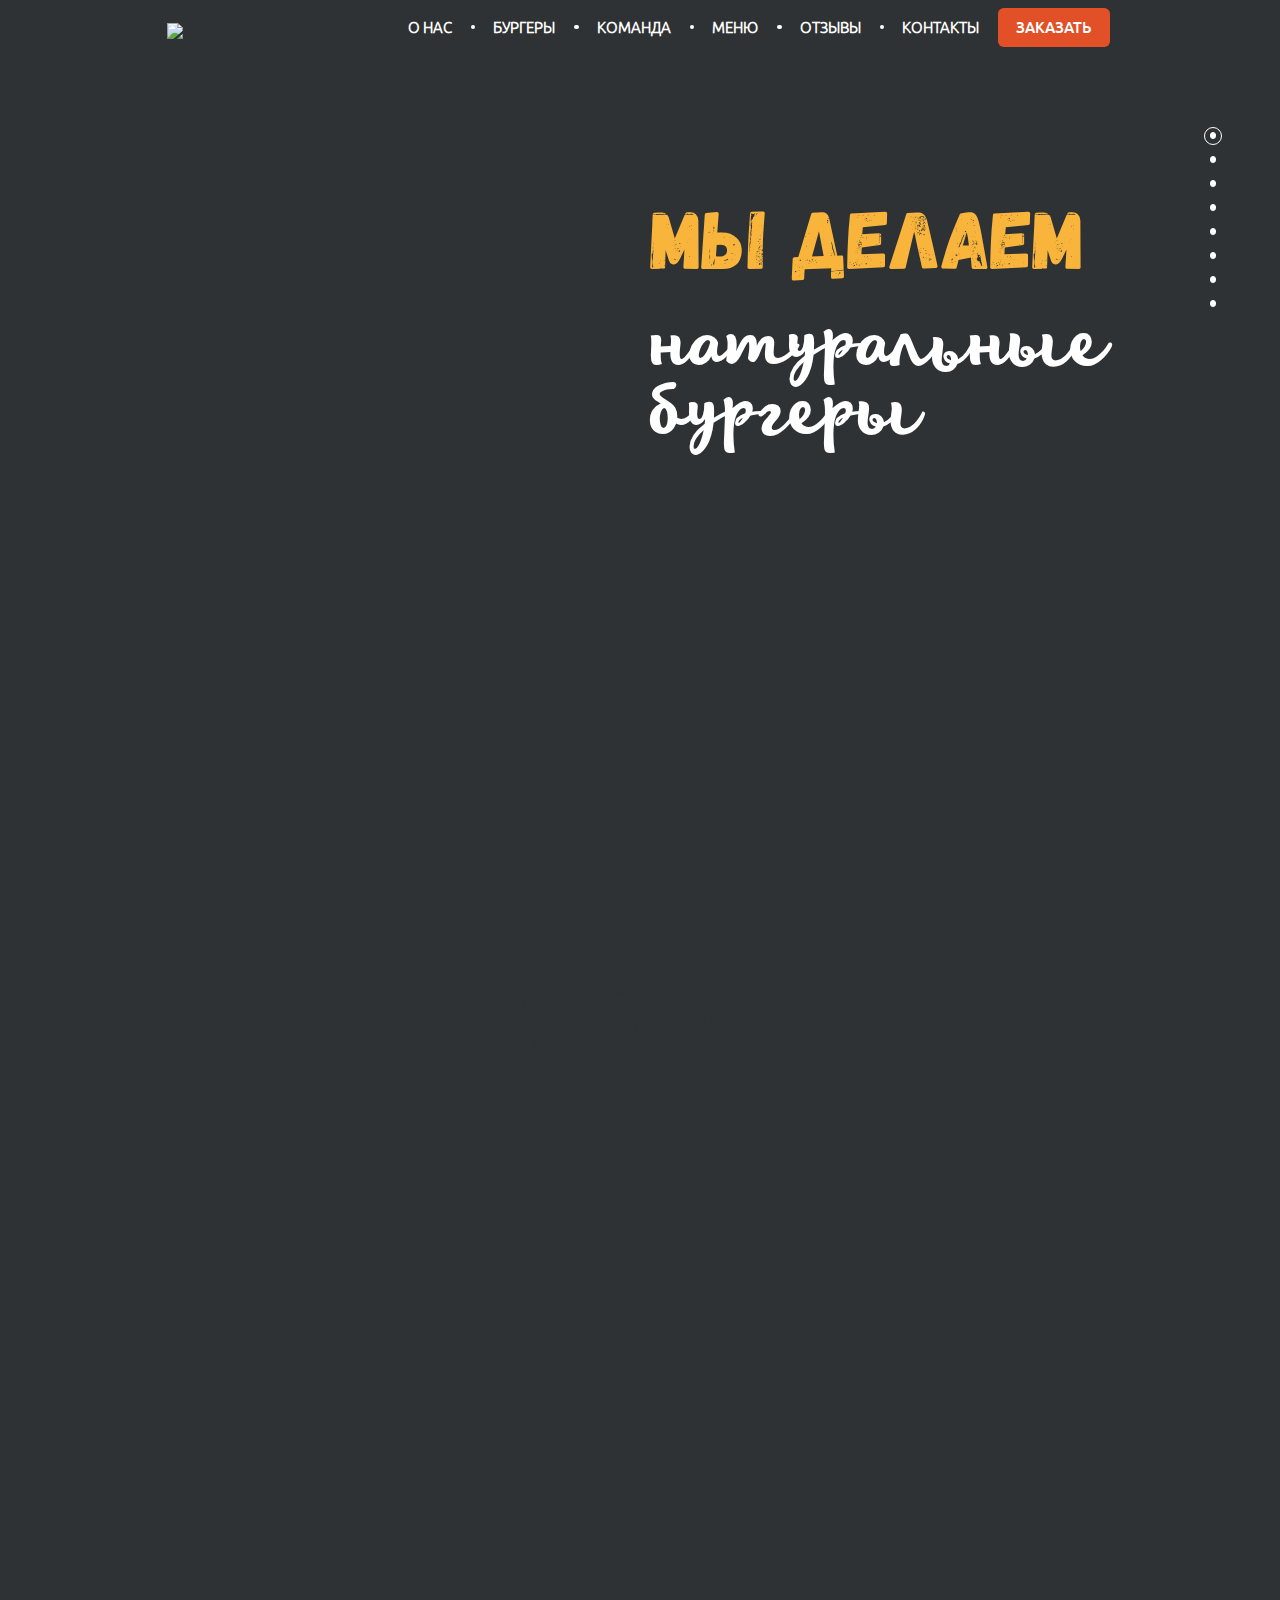
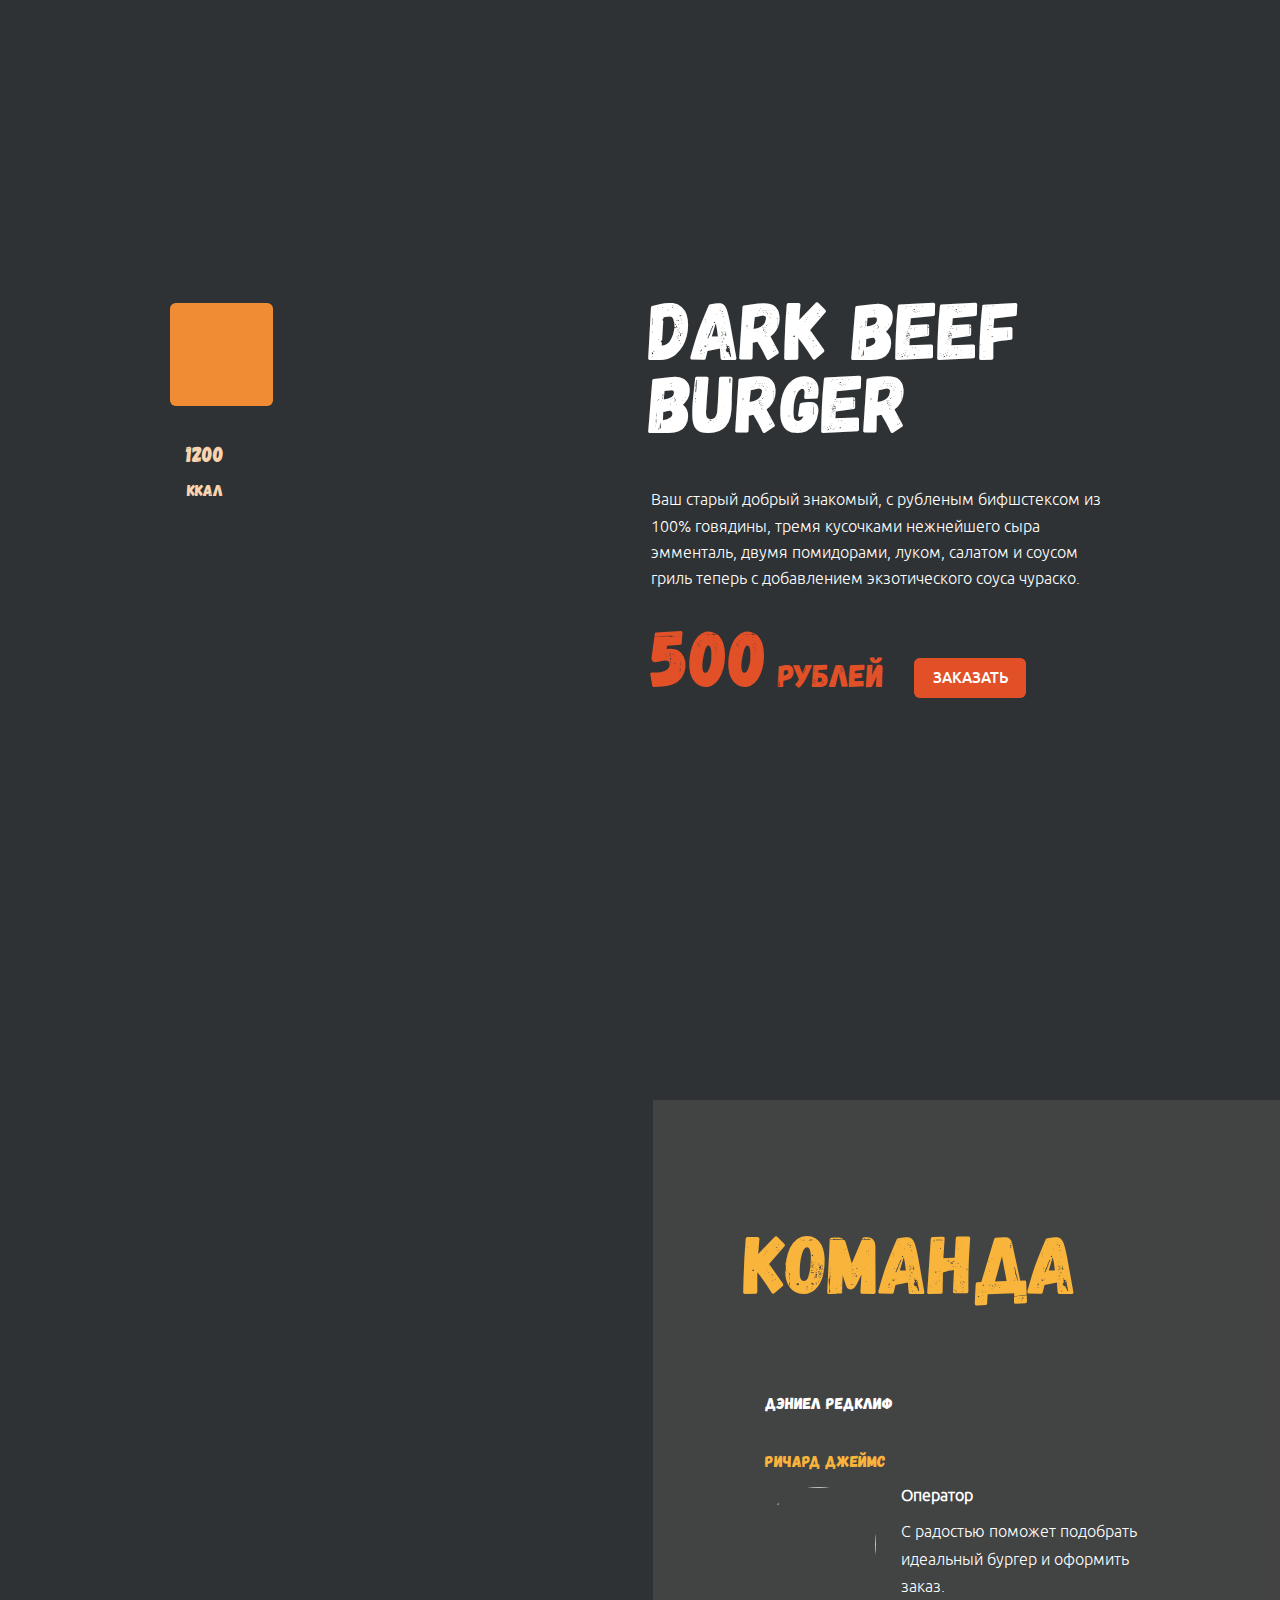
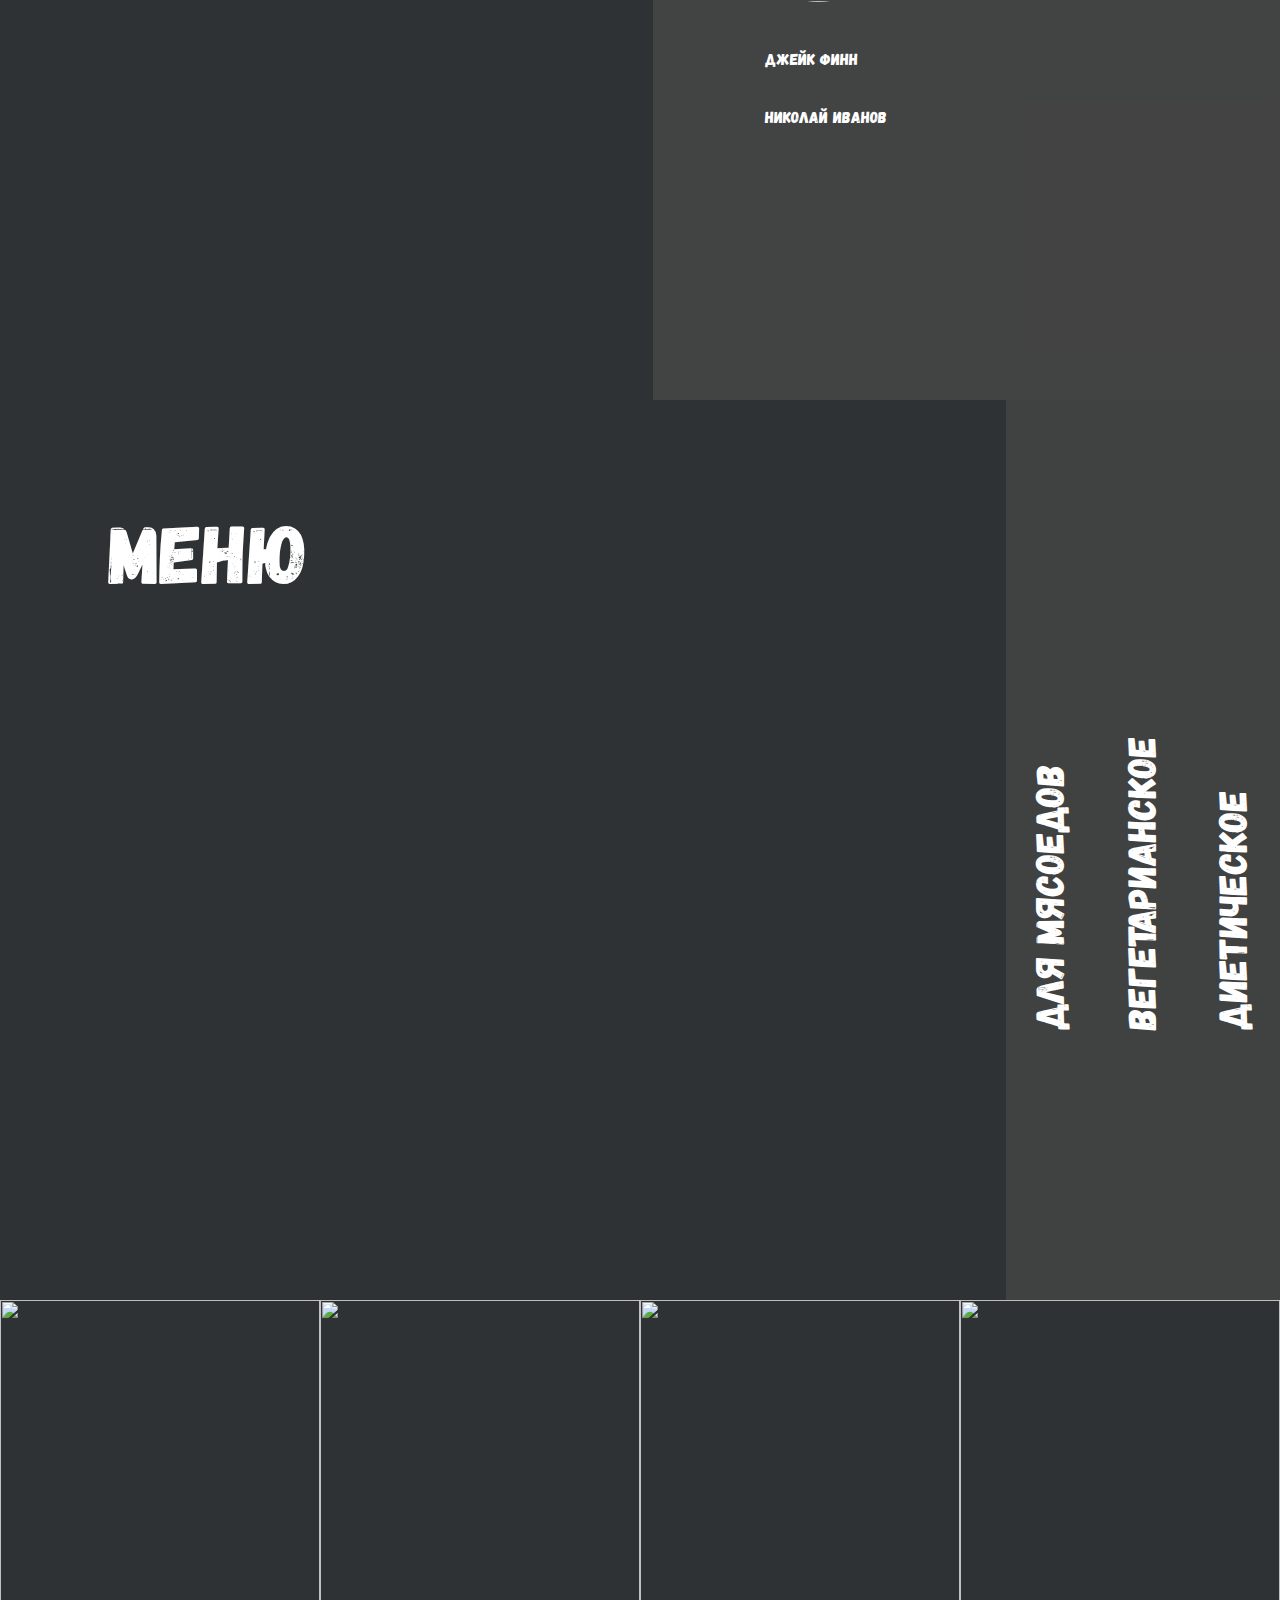
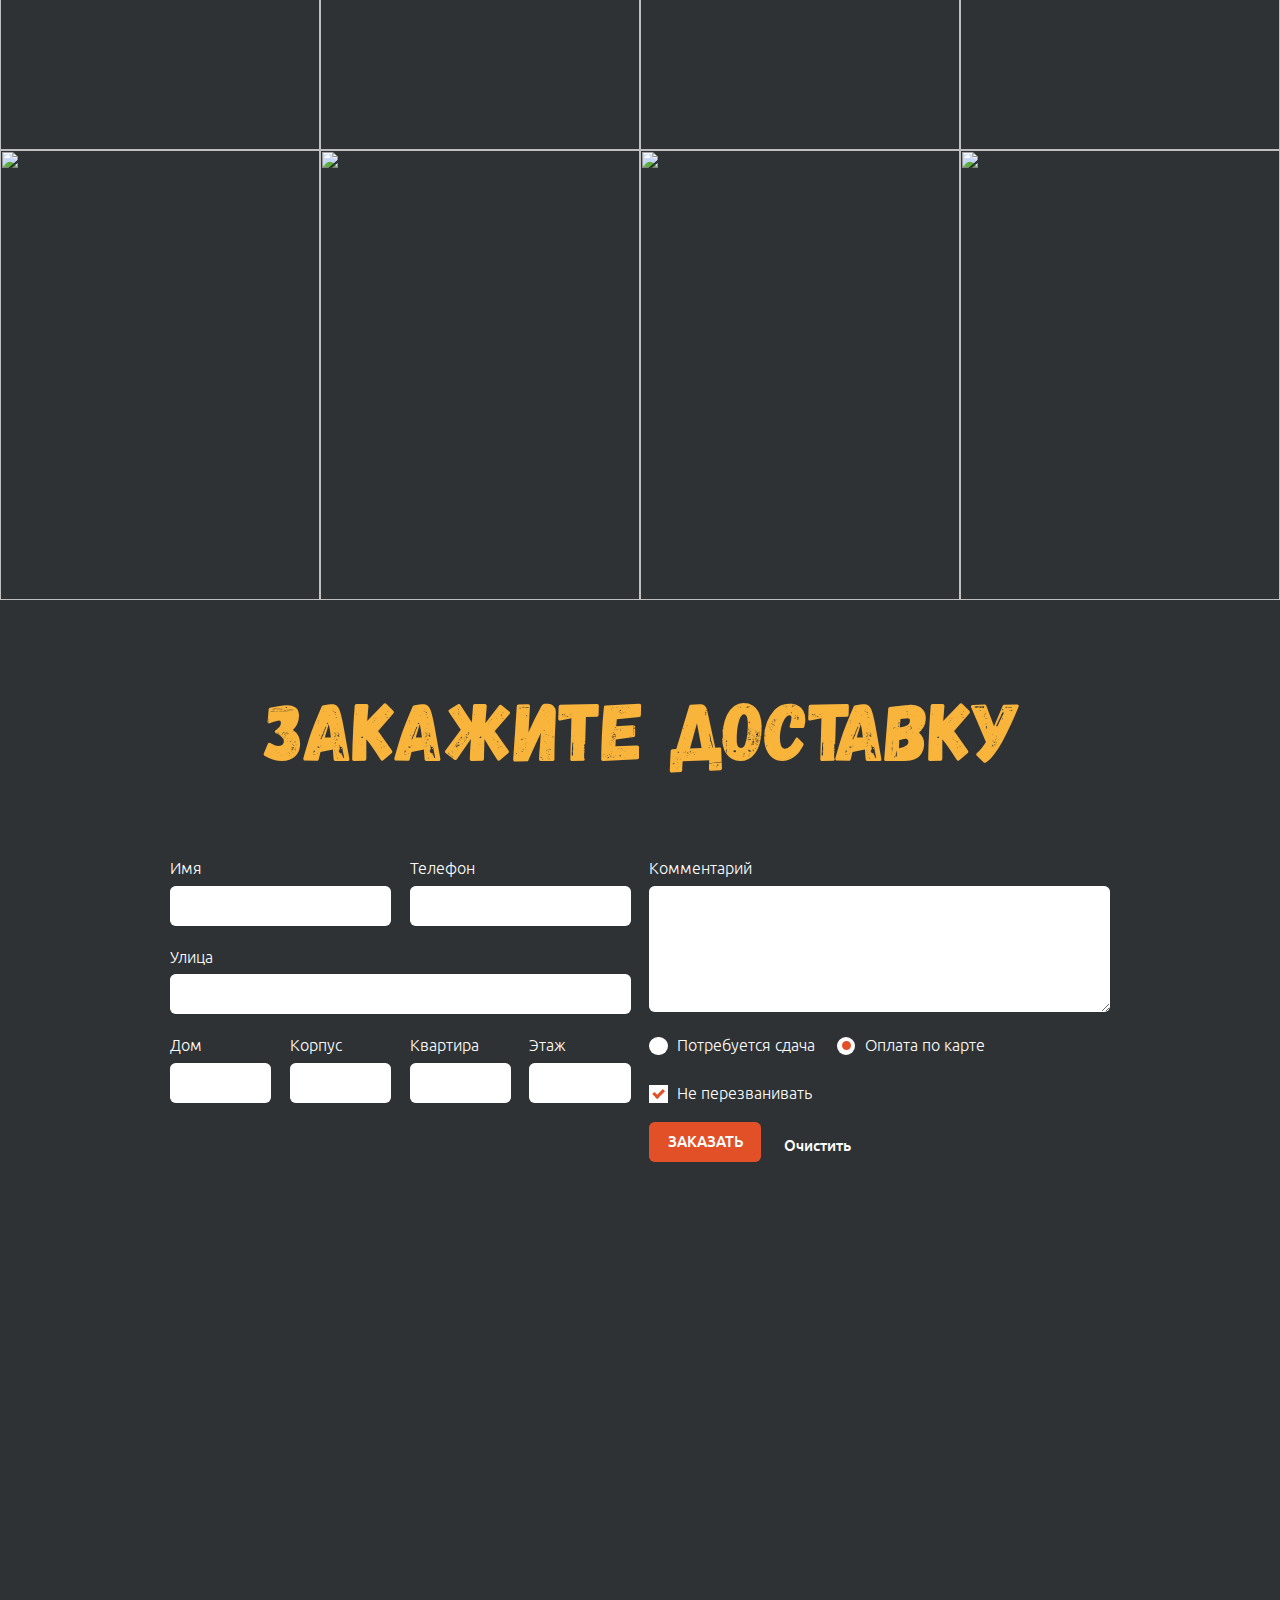
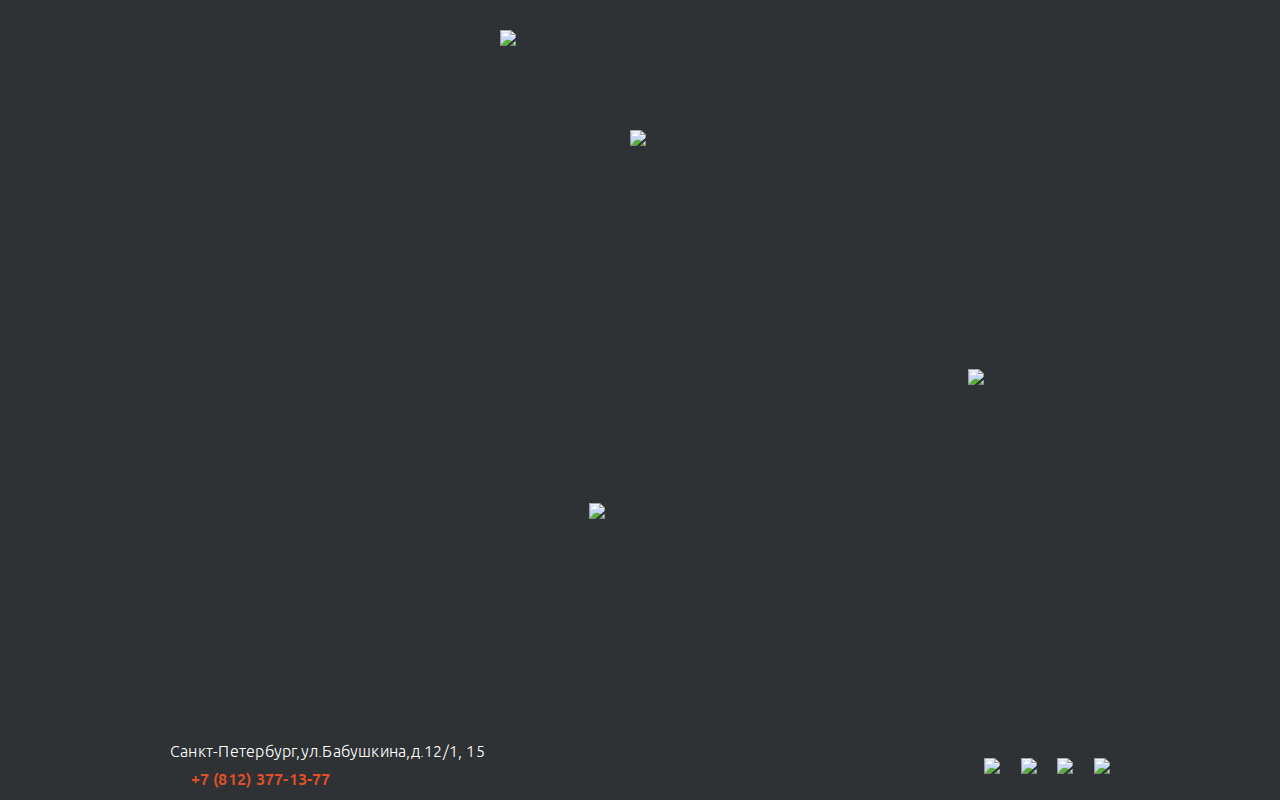
==== commit f6257073: "test" ====
--- a/docs/index.html
+++ b/docs/index.html
@@ -32,6 +32,12 @@
                             </nav>
                             <div class="button">
                                 <a href="#" class="button__link">Заказать</a>
+                            </div>
+                            <div id="hamburger" class="hamburger">
+                                <span></span>
+                                <span></span>
+                                <span></span>
+                                <span></span>
                             </div>
                         </div>
                         <div class="utp__content">
@@ -113,7 +119,15 @@
                                                 </ul>
                                             </div>
                                         </div>
-                                        <img src="images/goods/good.png">
+                                        <div class="goods-slider__img">
+                                            <img src="images/goods/good.png">
+                                        </div>
+                                        <div class="goods-slider__calories">
+                                            <div class="calories">
+                                                <div>1200</div>
+                                                <span>ккал</span>
+                                            </div>
+                                        </div>
                                     </div>
                                     <div class="goods-slider__description">
                                         <div class="content__title content__title--white">Dark beef burger</div>
@@ -126,12 +140,6 @@
                                             <div class="button">
                                                 <a href="#" class="button__link">Заказать</a>
                                             </div>
-                                        </div>
-                                    </div>
-                                    <div class="goods-slider__calories">
-                                        <div class="calories">
-                                            <div>1200</div>
-                                            <span>ккал</span>
                                         </div>
                                     </div>
                                 </div>
@@ -462,7 +470,7 @@
                     </footer>
                 </section>
 
-                <section class="pagination">
+                <div class="pagination">
                     <ul class="pagination__list">
                         <li class="pagination__item">
                             <a href="#" class="pagination__link pagination__link--active"></a>
@@ -489,9 +497,30 @@
                             <a href="#" class="pagination__link"></a>
                         </li>
                     </ul>
-                </section>
-
-                
+                </div>
+
+                <div id="mobile-menu" class="mobile-menu">
+                    <ul class="mobile-menu__list">
+                        <li class="mobile-menu__item">
+                            <a href="#" class="mobile-menu__link">Почему мы</a>
+                        </li>
+                        <li class="mobile-menu__item">
+                            <a href="#" class="mobile-menu__link">Меню</a>
+                        </li>
+                        <li class="mobile-menu__item">
+                            <a href="#" class="mobile-menu__link">Советы</a>
+                        </li>
+                        <li class="mobile-menu__item">
+                            <a href="#" class="mobile-menu__link">Кто мы</a>
+                        </li>
+                        <li class="mobile-menu__item">
+                            <a href="#" class="mobile-menu__link">Свяжитесь с нами</a>
+                        </li>
+                        <li class="mobile-menu__item">
+                            <a href="#" class="mobile-menu__link">Контакты</a>
+                        </li>
+                    </ul>
+                </div>
 
             </div>
 
@@ -501,5 +530,4 @@
         <script src="js/scripts.js"></script>
 
     </body>
-</html>
-
+</html>--- a/docs/css/main.css
+++ b/docs/css/main.css
@@ -719,7 +719,7 @@
       margin: -0.35714rem 0 0; }
       @media (max-width: 768px) {
         .utp__header .button {
-          margin: 0 4.64286rem 0 0; } }
+          margin: 0; } }
   .utp__content {
     display: -webkit-box;
     display: -webkit-flex;
@@ -800,7 +800,8 @@
 .co-logo {
   width: 6.57143rem;
   margin-right: auto;
-  margin-left: -0.21429rem; }
+  margin-left: -0.21429rem;
+  z-index: 3000; }
 
 @media (max-width: 768px) {
   .nav {
@@ -837,6 +838,129 @@
   -webkit-transition: .5s;
   -o-transition: .5s;
   transition: .5s; }
+
+.hamburger {
+  width: 1.71429rem;
+  height: 1.64286rem;
+  z-index: 3000;
+  -webkit-transform: rotate(0deg);
+  -ms-transform: rotate(0deg);
+  transform: rotate(0deg);
+  -webkit-transition: .5s ease-in-out;
+  -o-transition: .5s ease-in-out;
+  transition: .5s ease-in-out;
+  cursor: pointer;
+  position: relative;
+  -webkit-align-self: center;
+  -ms-flex-item-align: center;
+  align-self: center;
+  display: none;
+  margin: 0 0.57143rem 0 2.14286rem; }
+  @media (max-width: 768px) {
+    .hamburger {
+      display: -webkit-box;
+      display: -webkit-flex;
+      display: -ms-flexbox;
+      display: flex; } }
+  .hamburger span {
+    display: block;
+    position: absolute;
+    height: 0.28571rem;
+    width: 100%;
+    background: #fff;
+    border-radius: 0.21429rem;
+    opacity: 1;
+    left: 0;
+    -webkit-transform: rotate(0deg);
+    -ms-transform: rotate(0deg);
+    transform: rotate(0deg);
+    -webkit-transition: 0.3s ease-in-out;
+    -o-transition: 0.3s ease-in-out;
+    transition: 0.3s ease-in-out; }
+    .hamburger span:nth-child(1) {
+      top: 0; }
+    .hamburger span:nth-child(2), .hamburger span:nth-child(3) {
+      top: 0.64286rem; }
+    .hamburger span:nth-child(4) {
+      top: 1.28571rem; }
+  .hamburger.open span {
+    background: #fff; }
+    .hamburger.open span:nth-child(1) {
+      top: 1.14286rem;
+      width: 0%;
+      left: 50%; }
+    .hamburger.open span:nth-child(2) {
+      -webkit-transform: rotate(45deg);
+      -ms-transform: rotate(45deg);
+      transform: rotate(45deg); }
+    .hamburger.open span:nth-child(3) {
+      -webkit-transform: rotate(-45deg);
+      -ms-transform: rotate(-45deg);
+      transform: rotate(-45deg); }
+    .hamburger.open span:nth-child(4) {
+      top: 1.14286rem;
+      width: 0%;
+      left: 50%; }
+
+.mobile-menu {
+  position: absolute;
+  top: 0;
+  left: 0;
+  bottom: 0;
+  width: 100%;
+  height: 100vh;
+  background: #2f3234;
+  display: -webkit-box;
+  display: -webkit-flex;
+  display: -ms-flexbox;
+  display: flex;
+  -webkit-box-orient: horizontal;
+  -webkit-box-direction: normal;
+  -webkit-flex-flow: row nowrap;
+  -ms-flex-flow: row nowrap;
+  flex-flow: row nowrap;
+  -webkit-box-pack: center;
+  -webkit-justify-content: center;
+  -ms-flex-pack: center;
+  justify-content: center;
+  opacity: 0;
+  visibility: hidden;
+  -webkit-transition: all .3s;
+  -o-transition: all .3s;
+  transition: all .3s;
+  overflow: hidden;
+  overflow-y: auto; }
+  .mobile-menu.open {
+    opacity: 1;
+    visibility: visible; }
+  .mobile-menu__list {
+    margin: 26% 0 0;
+    text-align: center; }
+  .mobile-menu__item {
+    position: relative; }
+    .mobile-menu__item:not(:last-child) {
+      margin: 0 0 3.21429rem; }
+    .mobile-menu__item:not(:last-child):after {
+      position: absolute;
+      content: ' ';
+      bottom: -75%;
+      left: 0;
+      right: 0;
+      margin: auto;
+      display: inline-block;
+      width: 0.42857rem;
+      height: 0.42857rem;
+      border-radius: 0.17857rem;
+      background: #fff; }
+  .mobile-menu__link {
+    color: #fff;
+    text-transform: uppercase;
+    font-size: 1.71429rem;
+    -webkit-transition: all .5s;
+    -o-transition: all .5s;
+    transition: all .5s; }
+    .mobile-menu__link:hover, .mobile-menu__link:focus, .mobile-menu__link:active {
+      color: #f9b43b; }
 
 .benefits {
   background-image: url("../images/benefits/benefits-bg.png");
@@ -1012,6 +1136,9 @@
       width: 80%;
       margin: 9.28571rem auto 0;
       text-align: center; } }
+  @media (max-width: 480px) {
+    .goods-slider {
+      margin: 6.07143rem auto 0; } }
   .goods-slider__arrow {
     position: absolute;
     top: 48%;
@@ -1024,6 +1151,9 @@
     @media (max-width: 768px) {
       .goods-slider__arrow {
         top: 47.3%; } }
+    @media (max-width: 480px) {
+      .goods-slider__arrow {
+        top: 37.4%; } }
     .goods-slider__arrow--left {
       left: -2.92857rem;
       background-image: url("../images/goods/arrow-left.png"); }
@@ -1086,14 +1216,15 @@
         width: 90%;
         margin: 3.07143rem auto 0; } }
   .goods-slider__calories {
-    -webkit-flex-basis: 100%;
-    -ms-flex-preferred-size: 100%;
-    flex-basis: 100%; }
+    position: absolute; }
     @media (max-width: 768px) {
       .goods-slider__calories {
-        position: absolute;
         right: 4rem;
         top: -0.42857rem; } }
+    @media (max-width: 480px) {
+      .goods-slider__calories {
+        right: -3.42857rem;
+        top: -3.07143rem; } }
   .goods-slider__action {
     display: -webkit-box;
     display: -webkit-flex;
@@ -1153,6 +1284,10 @@
     .composition {
       left: 3.92857rem;
       top: 0.21429rem; } }
+  @media (max-width: 480px) {
+    .composition {
+      left: -3.42857rem;
+      top: -2.42857rem; } }
   .composition__menu {
     display: -webkit-box;
     display: -webkit-flex;
@@ -1171,14 +1306,12 @@
     background-position: center center;
     background-color: #f08c33;
     border-radius: 0.35714rem;
+    cursor: pointer;
     -webkit-transition: all .5s;
     -o-transition: all .5s;
     transition: all .5s; }
     .composition__button:hover {
       background-color: #e25028; }
-    .composition__button:hover + .composition__list {
-      opacity: 1;
-      visibility: visible; }
   .composition__list {
     display: -webkit-box;
     display: -webkit-flex;
@@ -1198,6 +1331,9 @@
     border-radius: 0.35714rem;
     width: 19.42857rem;
     padding: 1.07143rem 1.42857rem; }
+    .composition__list.open {
+      opacity: 1;
+      visibility: visible; }
   .composition__item {
     display: -webkit-box;
     display: -webkit-flex;
@@ -1249,8 +1385,15 @@
     .team-menu {
       width: 100%;
       text-align: center; } }
+  @media (max-width: 480px) {
+    .team-menu {
+      padding: 3.71429rem 0; } }
   .team-menu .content__title {
     margin: 2.21429rem 0 0; }
+    @media (max-width: 480px) {
+      .team-menu .content__title {
+        margin: 0;
+        font-size: 3.57143rem; } }
   .team-menu__list {
     margin: 5.57143rem 0;
     padding: 0 1.28571rem; }
@@ -1274,6 +1417,9 @@
         -ms-flex-align: center;
         align-items: center;
         margin: 8.92857rem 0 0; } }
+    @media (max-width: 480px) {
+      .team-menu__list {
+        margin: 5.85714rem 0 0; } }
   .team-menu__item:not(:last-child) {
     margin: 0 0 2.21429rem; }
     @media (max-width: 768px) {
@@ -1766,3 +1912,5 @@
       margin: 0 1.28571rem 0 0; }
     .social-icons__item img {
       max-width: 1.57143rem; }
+
+/*# sourceMappingURL=main.css.map */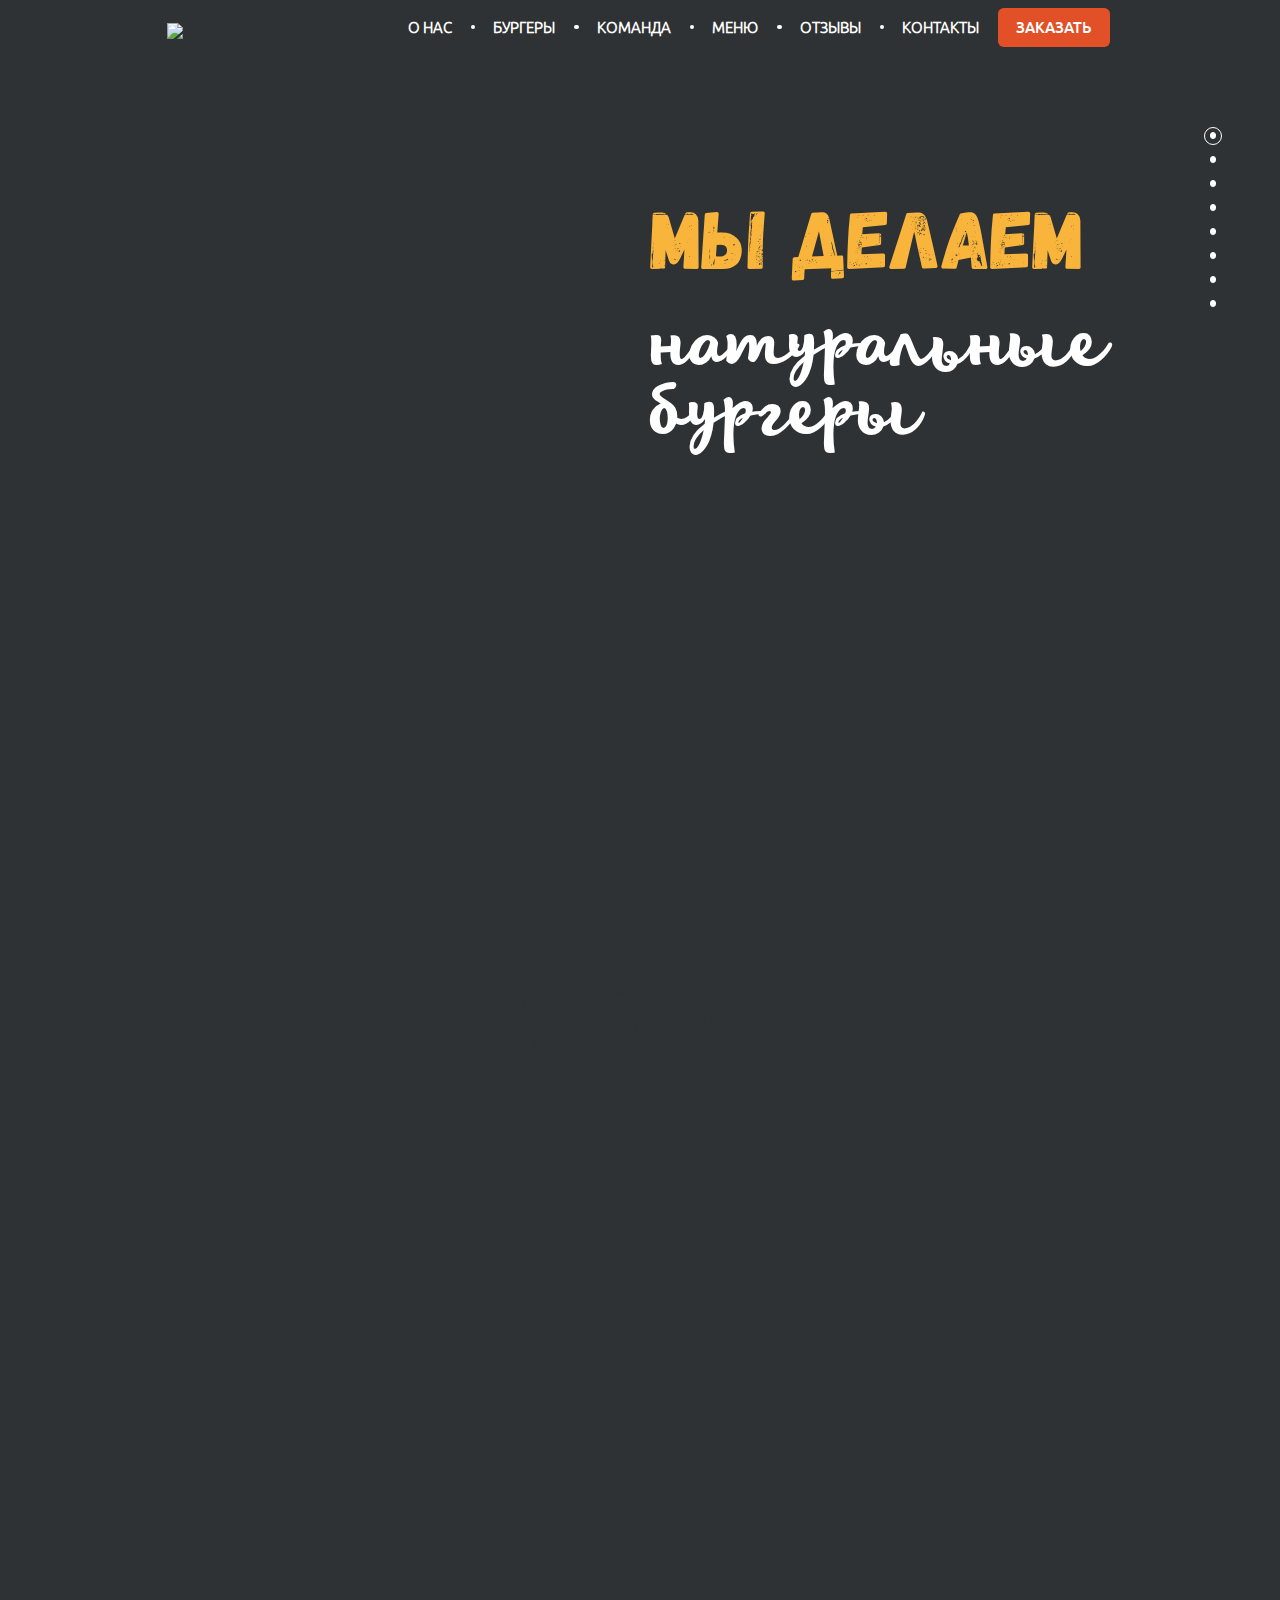
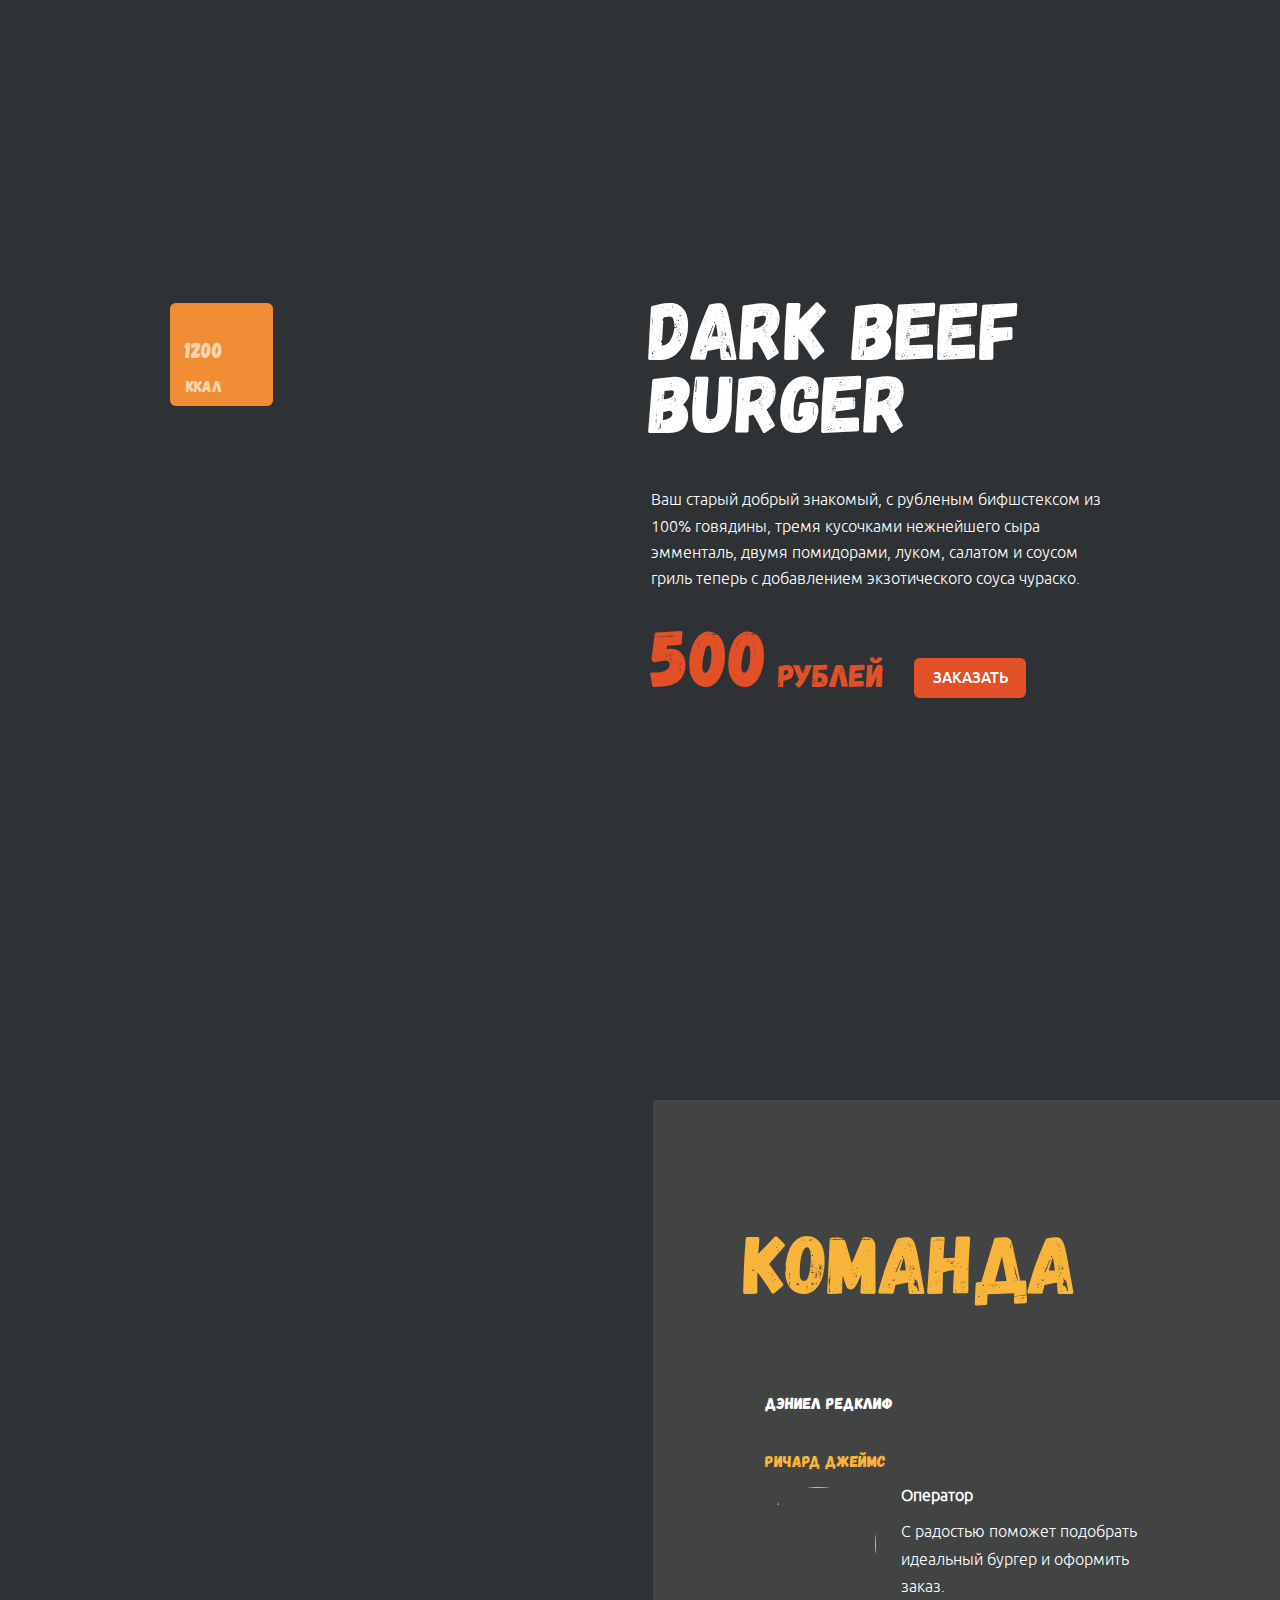
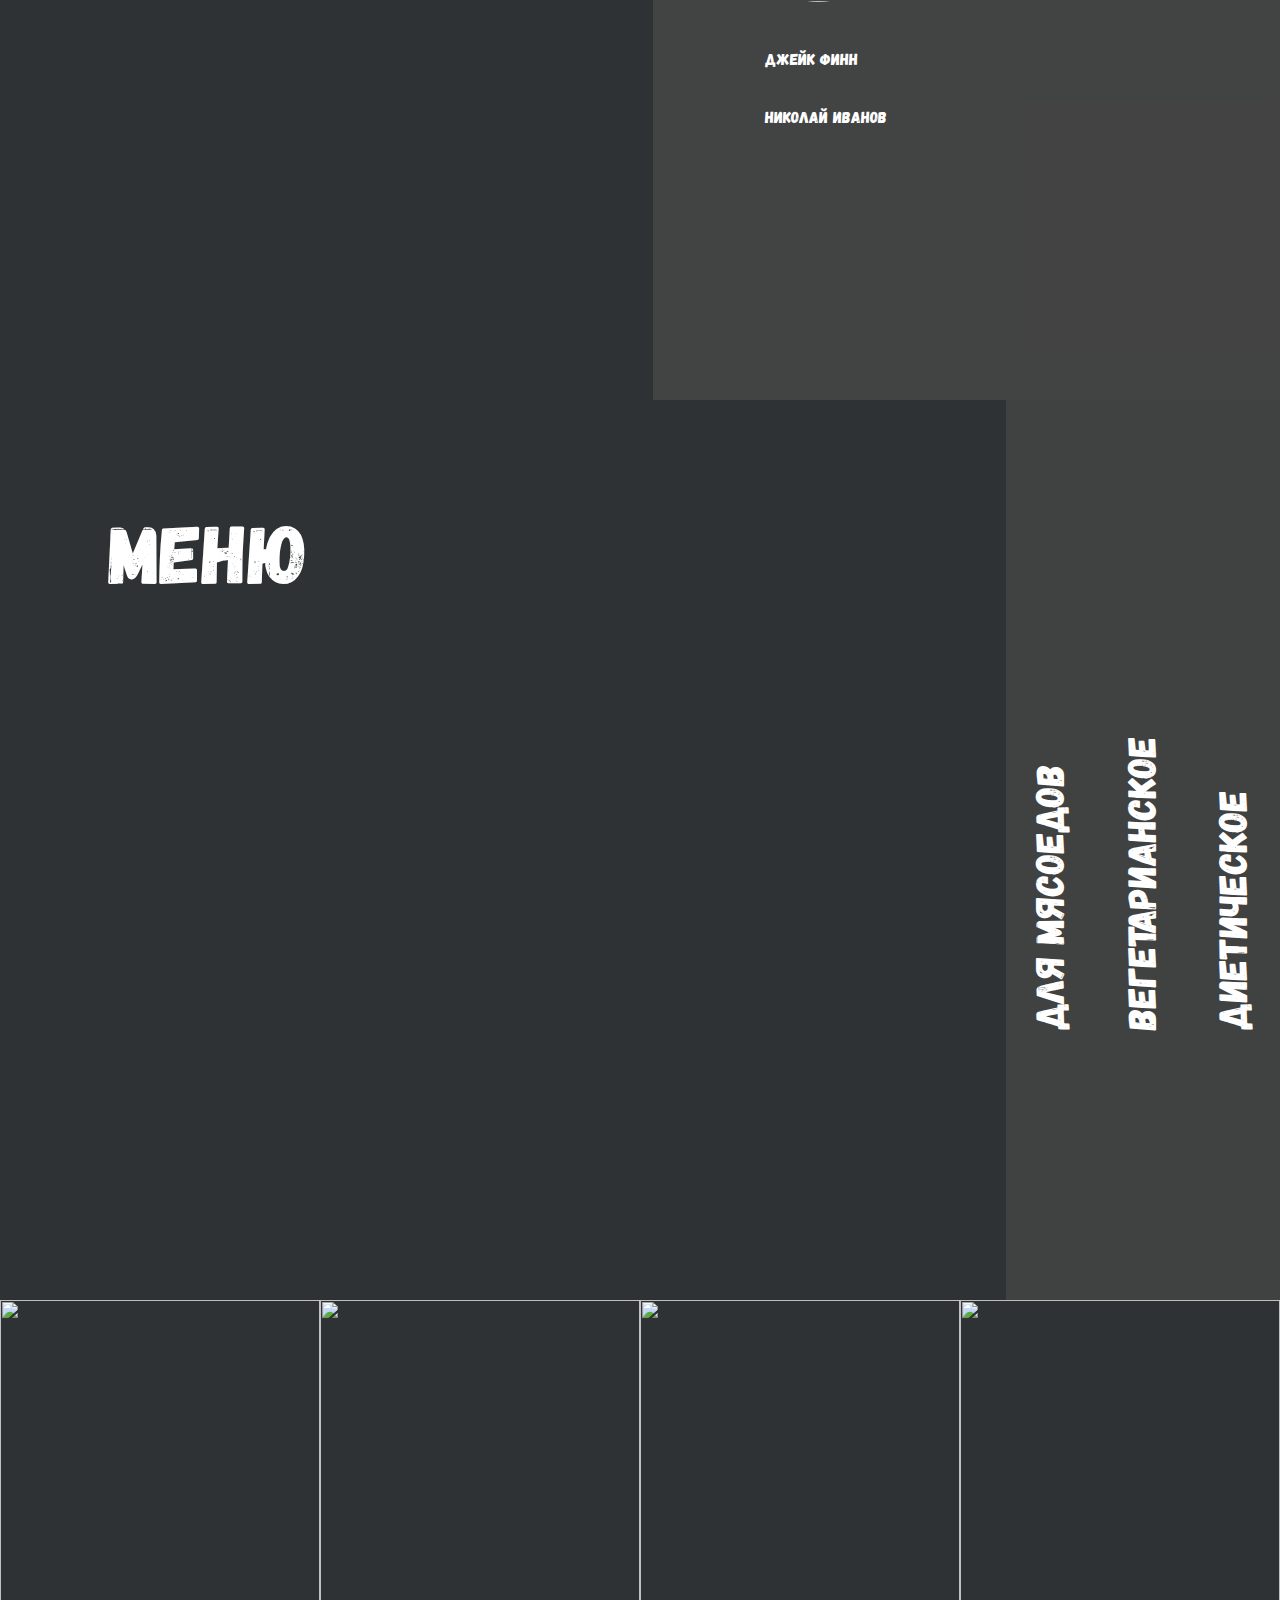
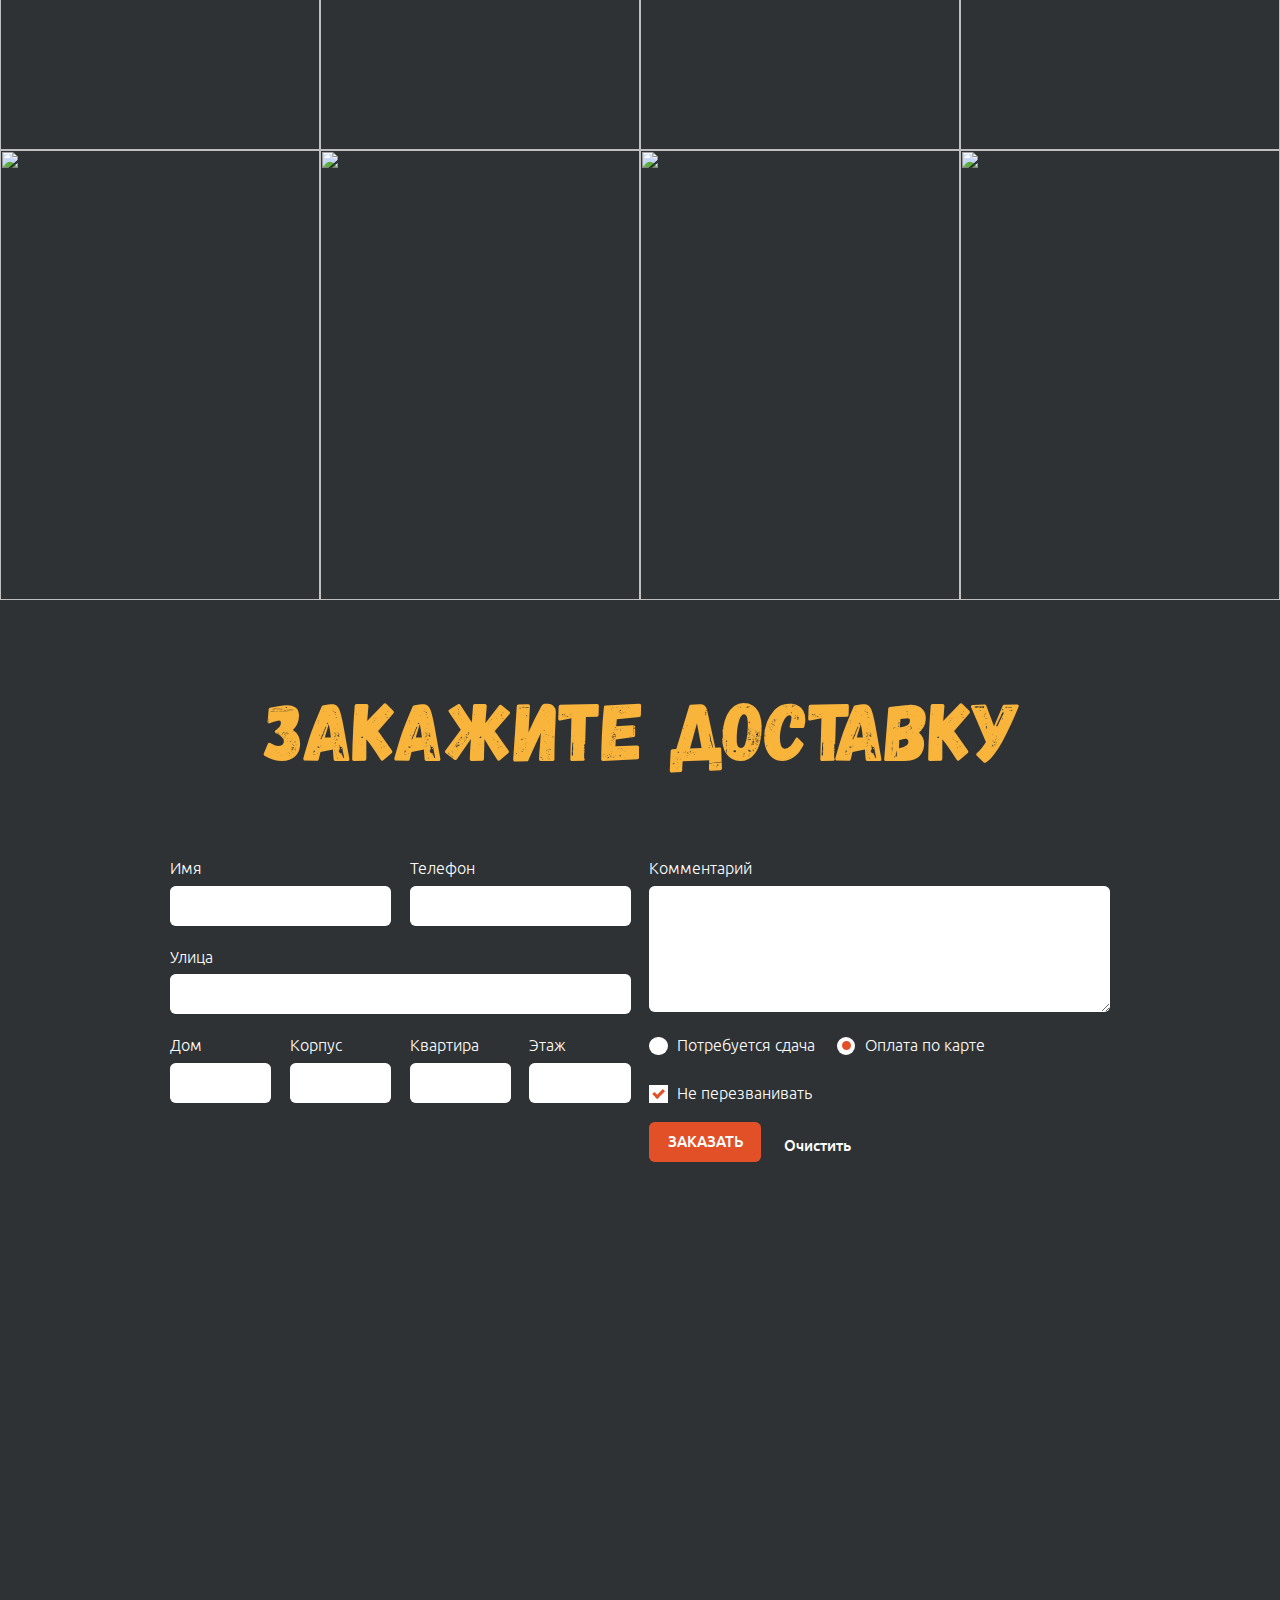
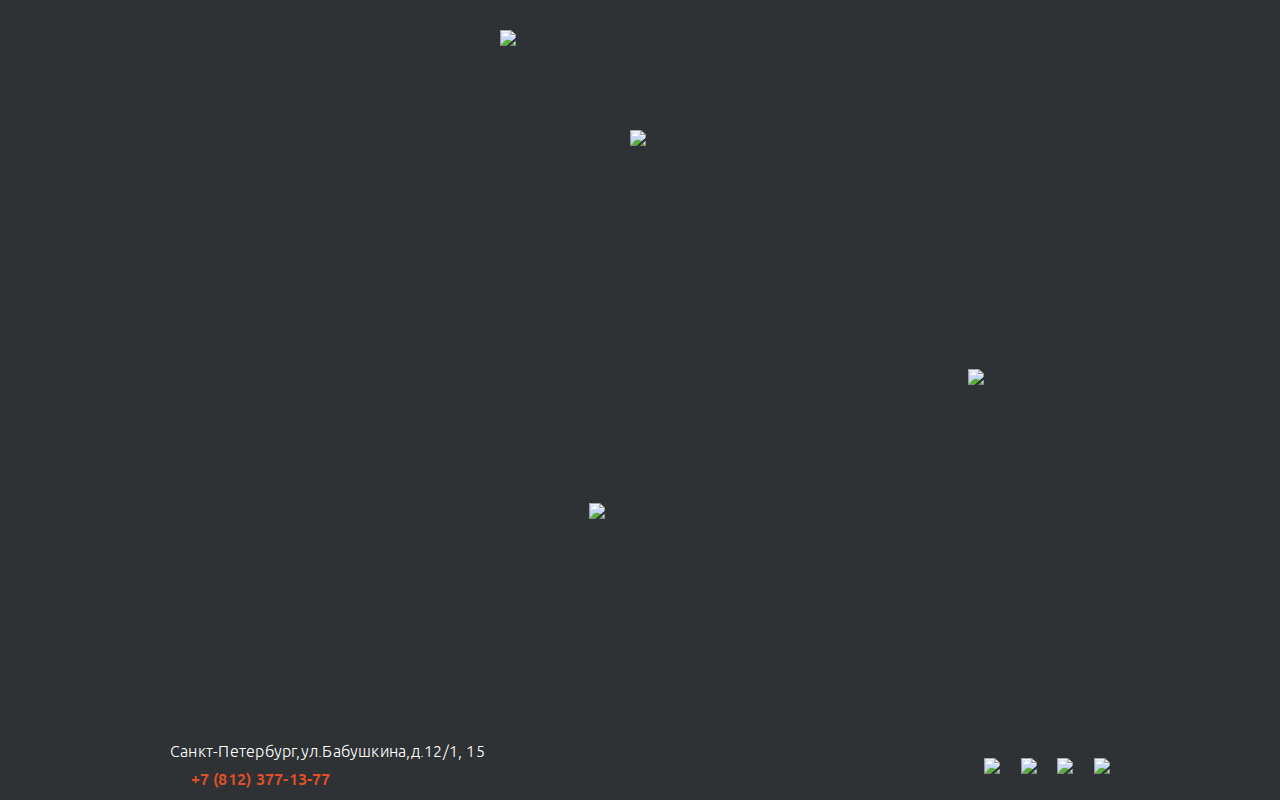
==== commit 4d1c76b5: "test2" ====
--- a/docs/index.html
+++ b/docs/index.html
@@ -33,7 +33,7 @@
                             <div class="button">
                                 <a href="#" class="button__link">Заказать</a>
                             </div>
-                            <div id="hamburger" class="hamburger">
+                            <div class="hamburger">
                                 <span></span>
                                 <span></span>
                                 <span></span>
@@ -119,15 +119,7 @@
                                                 </ul>
                                             </div>
                                         </div>
-                                        <div class="goods-slider__img">
-                                            <img src="images/goods/good.png">
-                                        </div>
-                                        <div class="goods-slider__calories">
-                                            <div class="calories">
-                                                <div>1200</div>
-                                                <span>ккал</span>
-                                            </div>
-                                        </div>
+                                        <img src="images/goods/good.png">
                                     </div>
                                     <div class="goods-slider__description">
                                         <div class="content__title content__title--white">Dark beef burger</div>
@@ -140,6 +132,12 @@
                                             <div class="button">
                                                 <a href="#" class="button__link">Заказать</a>
                                             </div>
+                                        </div>
+                                    </div>
+                                    <div class="goods-slider__calories">
+                                        <div class="calories">
+                                            <div>1200</div>
+                                            <span>ккал</span>
                                         </div>
                                     </div>
                                 </div>
@@ -470,7 +468,7 @@
                     </footer>
                 </section>
 
-                <div class="pagination">
+                <section class="pagination">
                     <ul class="pagination__list">
                         <li class="pagination__item">
                             <a href="#" class="pagination__link pagination__link--active"></a>
@@ -497,30 +495,9 @@
                             <a href="#" class="pagination__link"></a>
                         </li>
                     </ul>
-                </div>
-
-                <div id="mobile-menu" class="mobile-menu">
-                    <ul class="mobile-menu__list">
-                        <li class="mobile-menu__item">
-                            <a href="#" class="mobile-menu__link">Почему мы</a>
-                        </li>
-                        <li class="mobile-menu__item">
-                            <a href="#" class="mobile-menu__link">Меню</a>
-                        </li>
-                        <li class="mobile-menu__item">
-                            <a href="#" class="mobile-menu__link">Советы</a>
-                        </li>
-                        <li class="mobile-menu__item">
-                            <a href="#" class="mobile-menu__link">Кто мы</a>
-                        </li>
-                        <li class="mobile-menu__item">
-                            <a href="#" class="mobile-menu__link">Свяжитесь с нами</a>
-                        </li>
-                        <li class="mobile-menu__item">
-                            <a href="#" class="mobile-menu__link">Контакты</a>
-                        </li>
-                    </ul>
-                </div>
+                </section>
+
+                
 
             </div>
 
@@ -530,4 +507,5 @@
         <script src="js/scripts.js"></script>
 
     </body>
-</html>+</html>
+
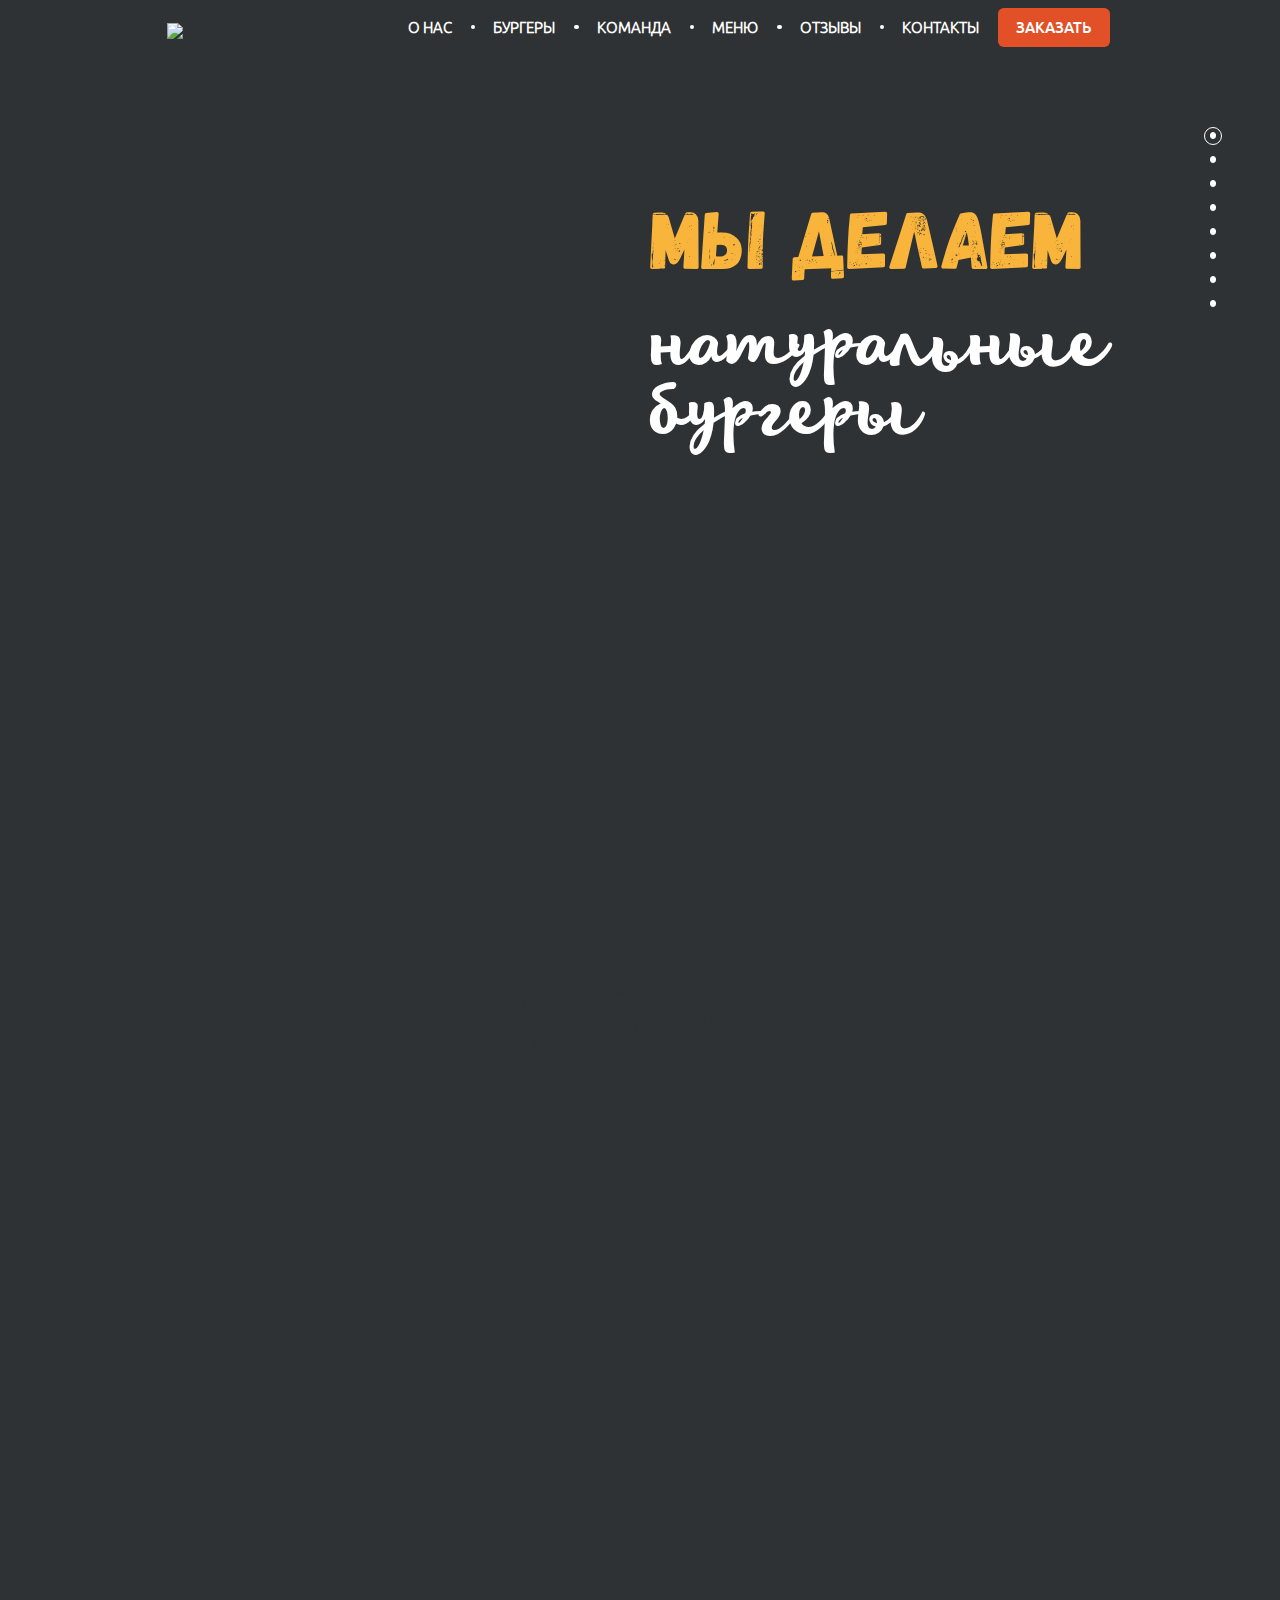
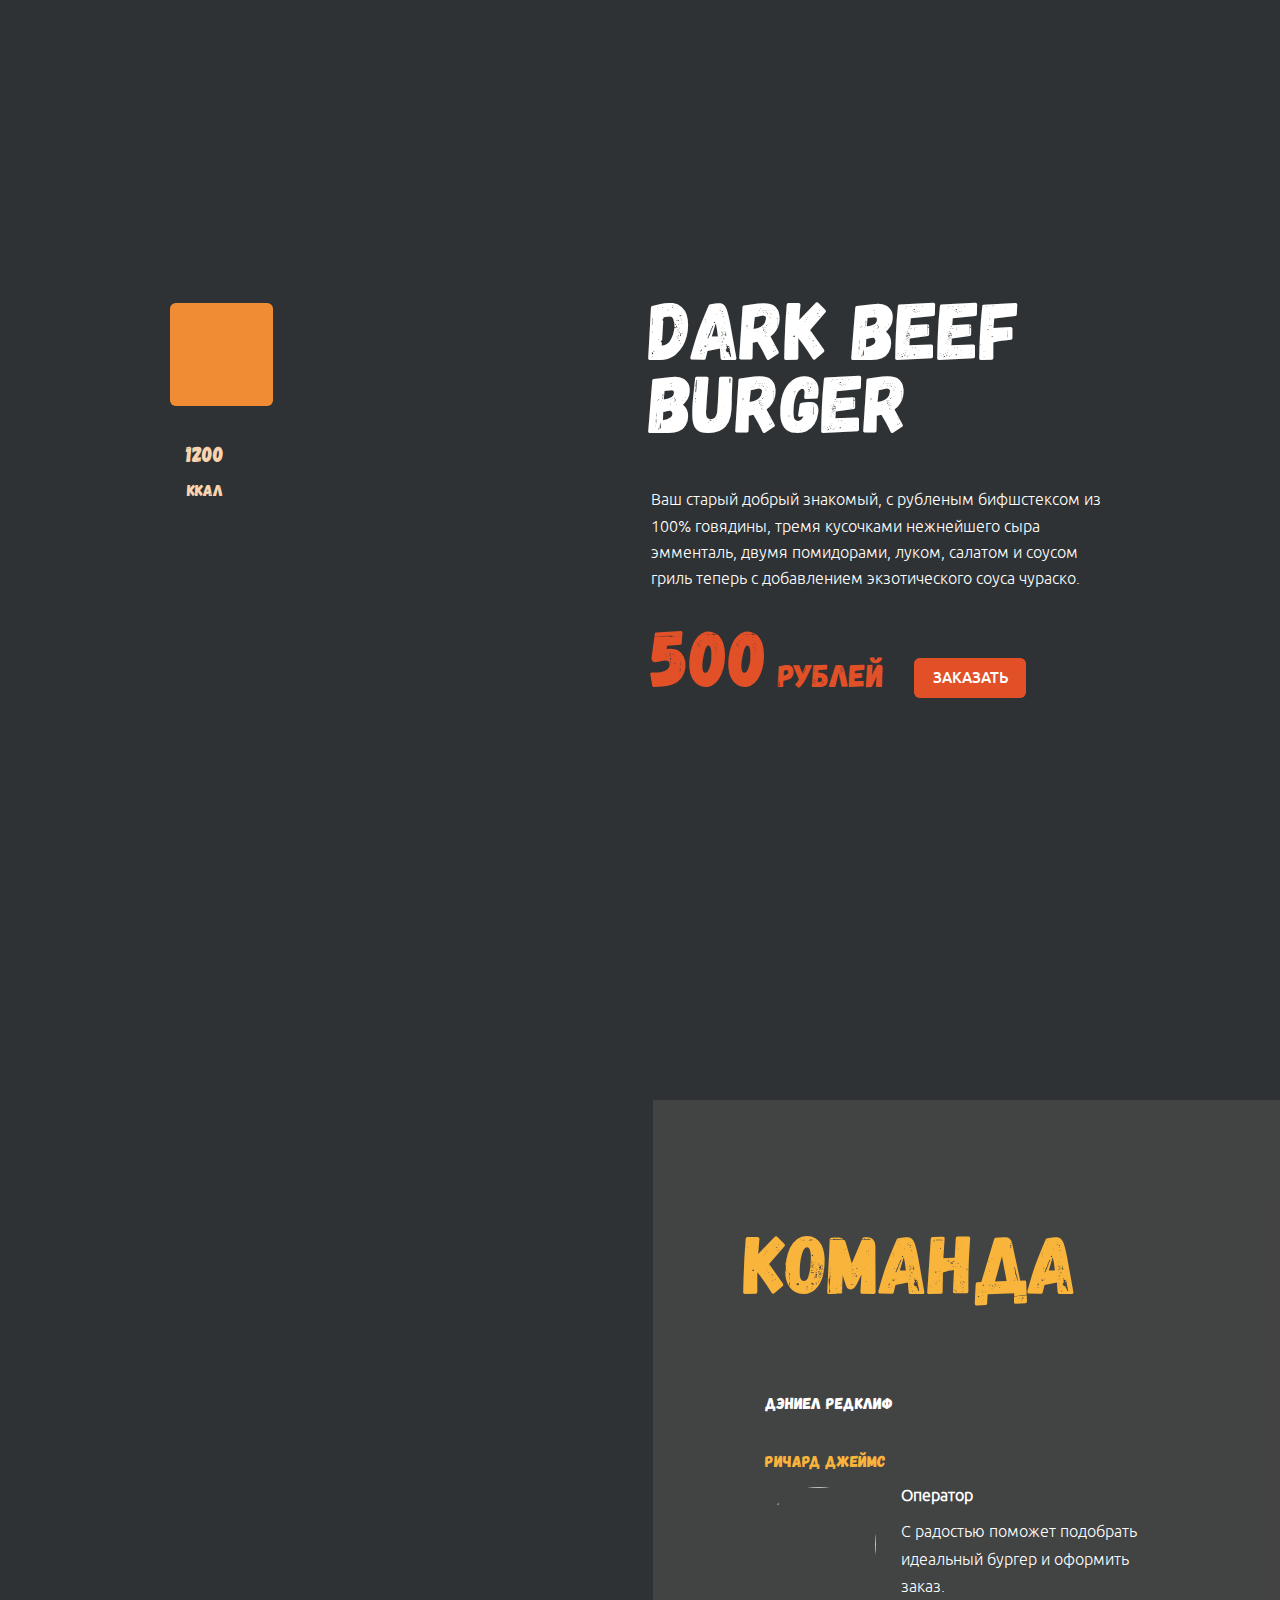
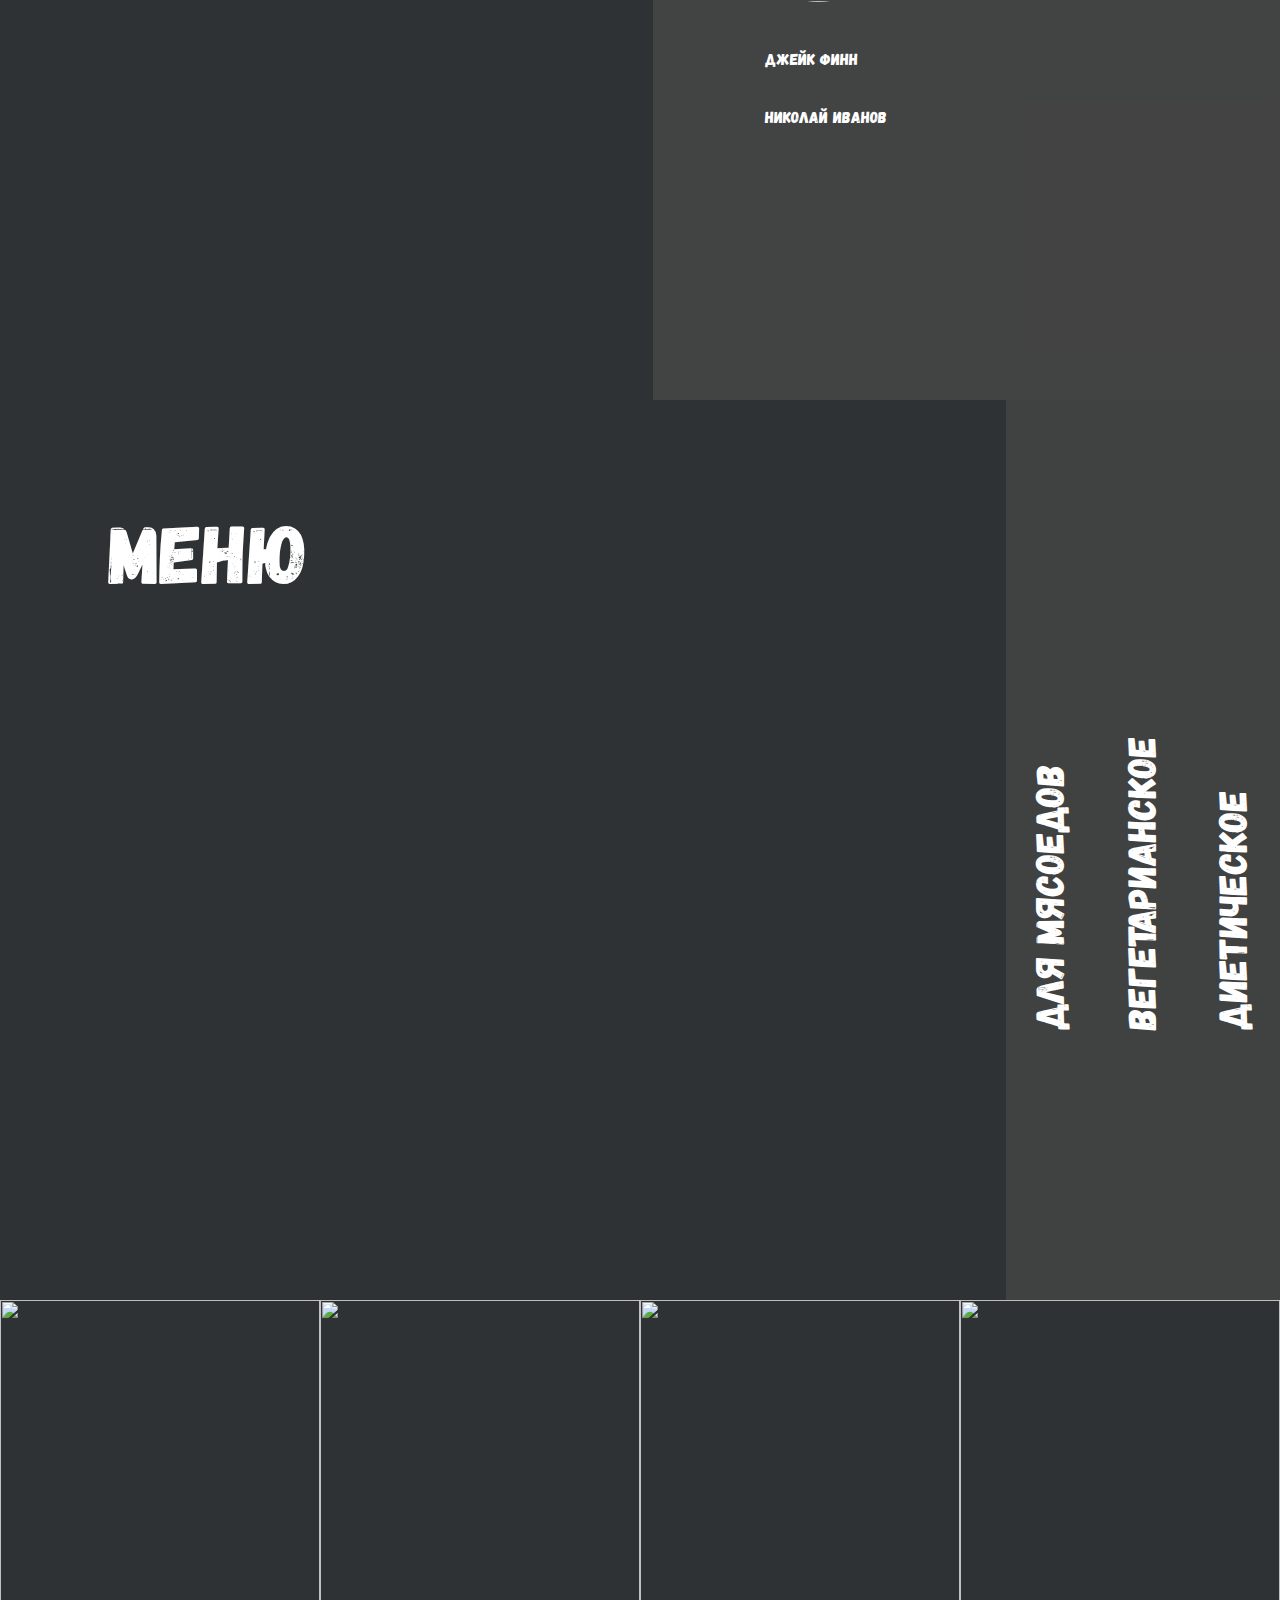
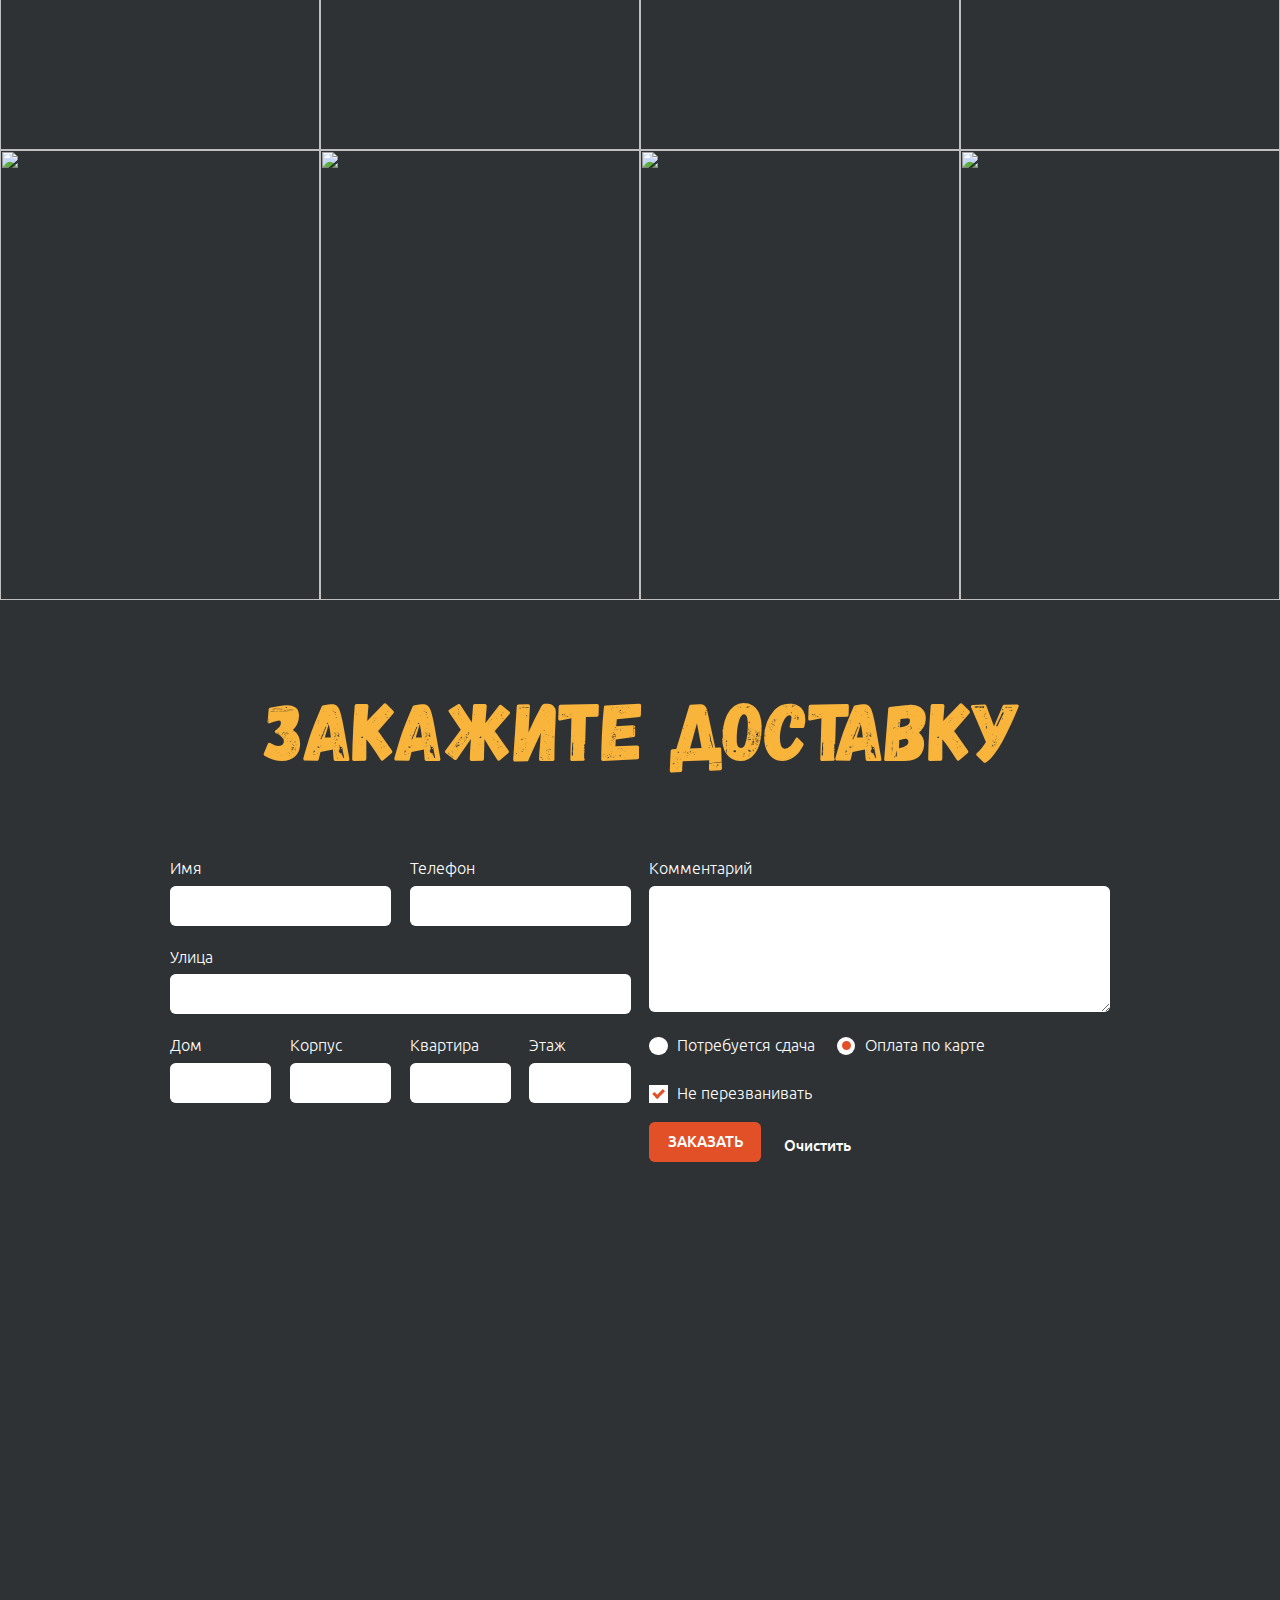
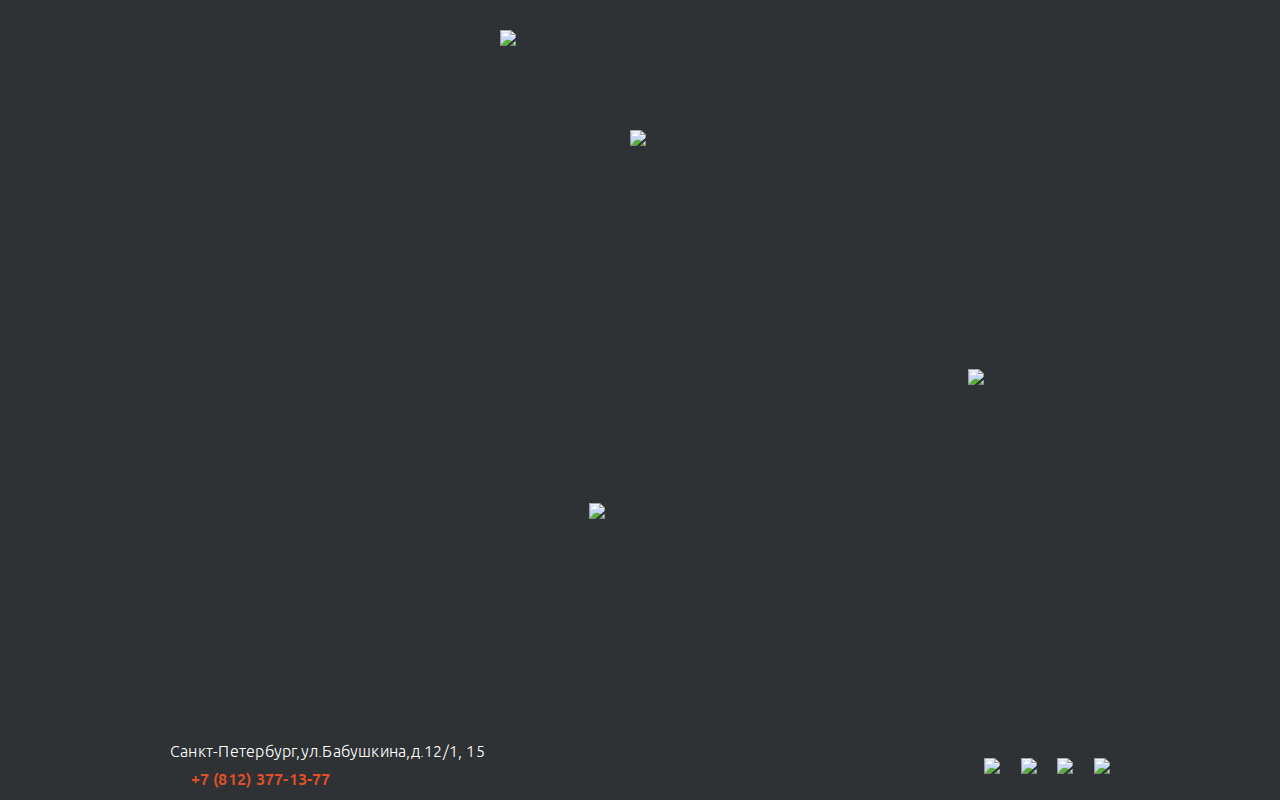
==== commit 24f283d3: "Download demo 3" ====
--- a/docs/index.html
+++ b/docs/index.html
@@ -33,7 +33,7 @@
                             <div class="button">
                                 <a href="#" class="button__link">Заказать</a>
                             </div>
-                            <div class="hamburger">
+                            <div id="hamburger" class="hamburger">
                                 <span></span>
                                 <span></span>
                                 <span></span>
@@ -119,7 +119,15 @@
                                                 </ul>
                                             </div>
                                         </div>
-                                        <img src="images/goods/good.png">
+                                        <div class="goods-slider__img">
+                                            <img src="images/goods/good.png">
+                                        </div>
+                                        <div class="goods-slider__calories">
+                                            <div class="calories">
+                                                <div>1200</div>
+                                                <span>ккал</span>
+                                            </div>
+                                        </div>
                                     </div>
                                     <div class="goods-slider__description">
                                         <div class="content__title content__title--white">Dark beef burger</div>
@@ -132,12 +140,6 @@
                                             <div class="button">
                                                 <a href="#" class="button__link">Заказать</a>
                                             </div>
-                                        </div>
-                                    </div>
-                                    <div class="goods-slider__calories">
-                                        <div class="calories">
-                                            <div>1200</div>
-                                            <span>ккал</span>
                                         </div>
                                     </div>
                                 </div>
@@ -468,7 +470,7 @@
                     </footer>
                 </section>
 
-                <section class="pagination">
+                <div class="pagination">
                     <ul class="pagination__list">
                         <li class="pagination__item">
                             <a href="#" class="pagination__link pagination__link--active"></a>
@@ -495,9 +497,30 @@
                             <a href="#" class="pagination__link"></a>
                         </li>
                     </ul>
-                </section>
-
-                
+                </div>
+
+                <div id="mobile-menu" class="mobile-menu">
+                    <ul class="mobile-menu__list">
+                        <li class="mobile-menu__item">
+                            <a href="#" class="mobile-menu__link">Почему мы</a>
+                        </li>
+                        <li class="mobile-menu__item">
+                            <a href="#" class="mobile-menu__link">Меню</a>
+                        </li>
+                        <li class="mobile-menu__item">
+                            <a href="#" class="mobile-menu__link">Советы</a>
+                        </li>
+                        <li class="mobile-menu__item">
+                            <a href="#" class="mobile-menu__link">Кто мы</a>
+                        </li>
+                        <li class="mobile-menu__item">
+                            <a href="#" class="mobile-menu__link">Свяжитесь с нами</a>
+                        </li>
+                        <li class="mobile-menu__item">
+                            <a href="#" class="mobile-menu__link">Контакты</a>
+                        </li>
+                    </ul>
+                </div>
 
             </div>
 
@@ -507,5 +530,4 @@
         <script src="js/scripts.js"></script>
 
     </body>
-</html>
-
+</html>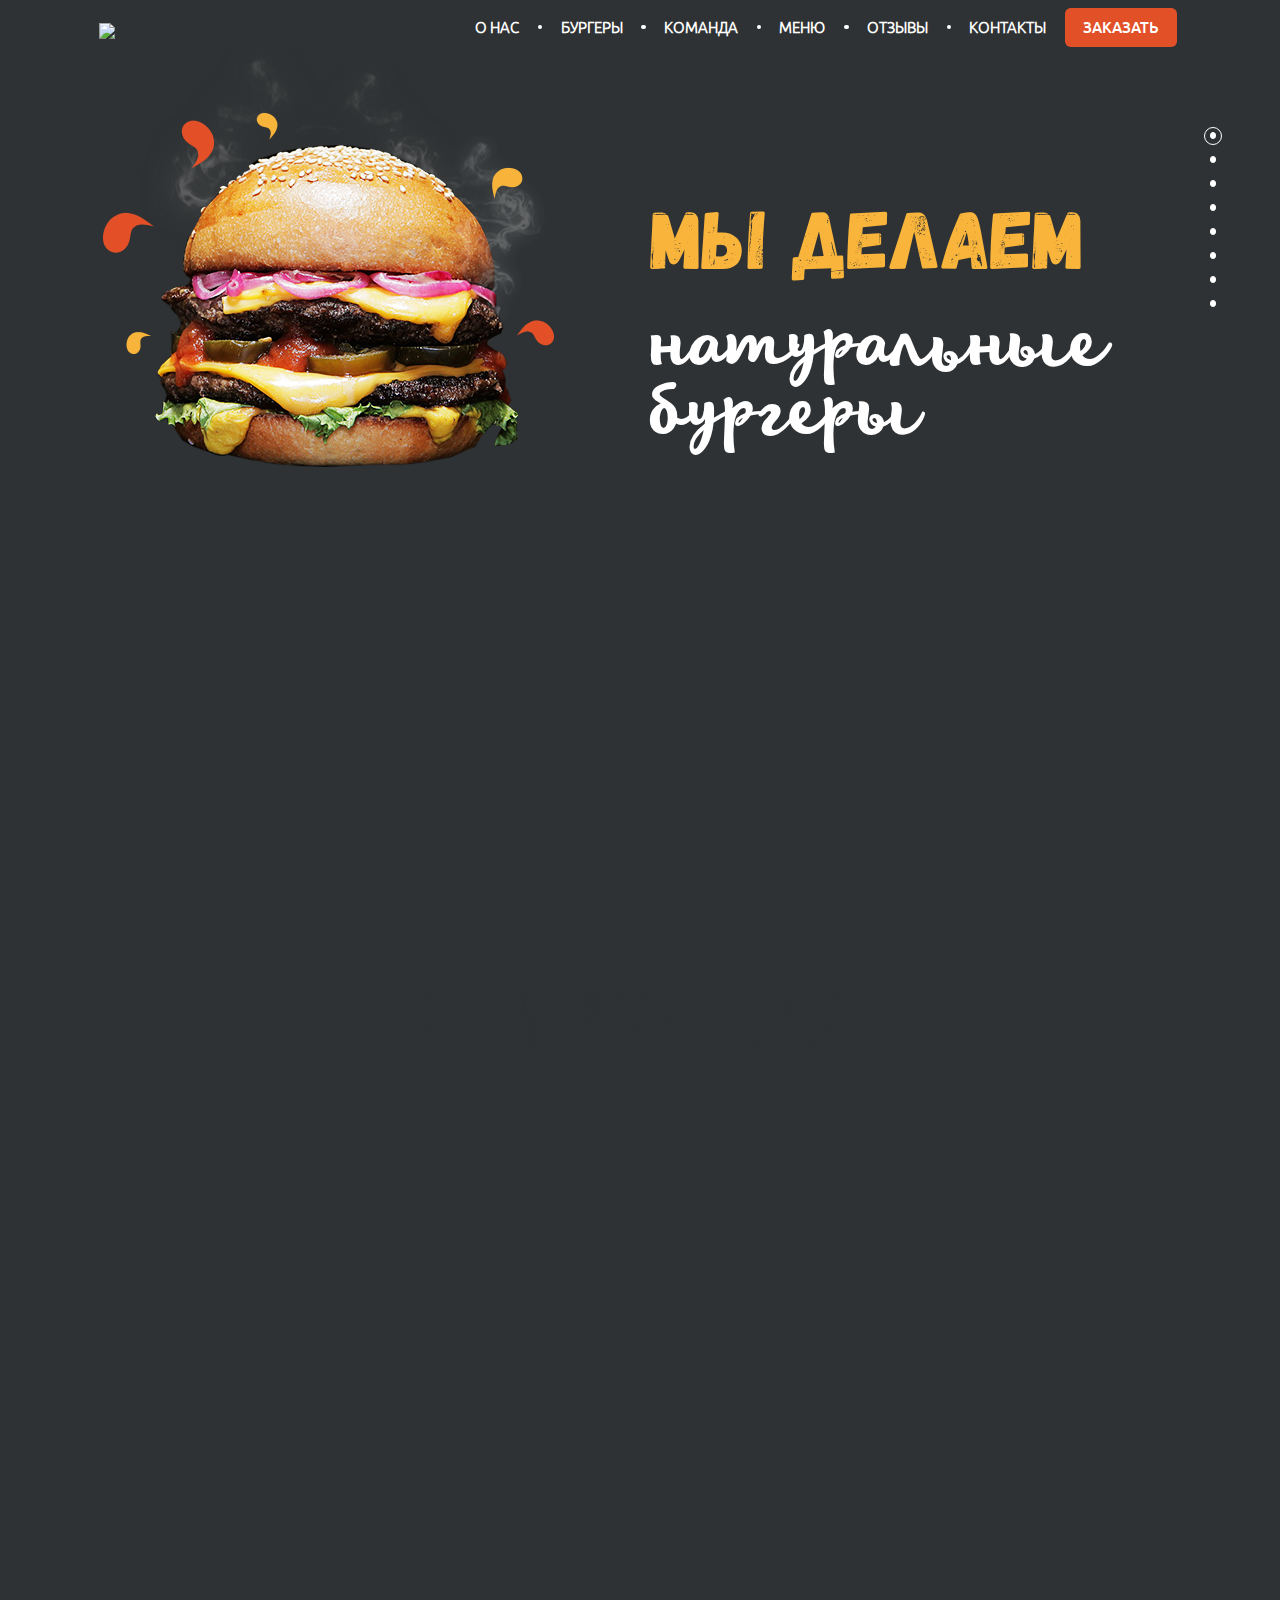
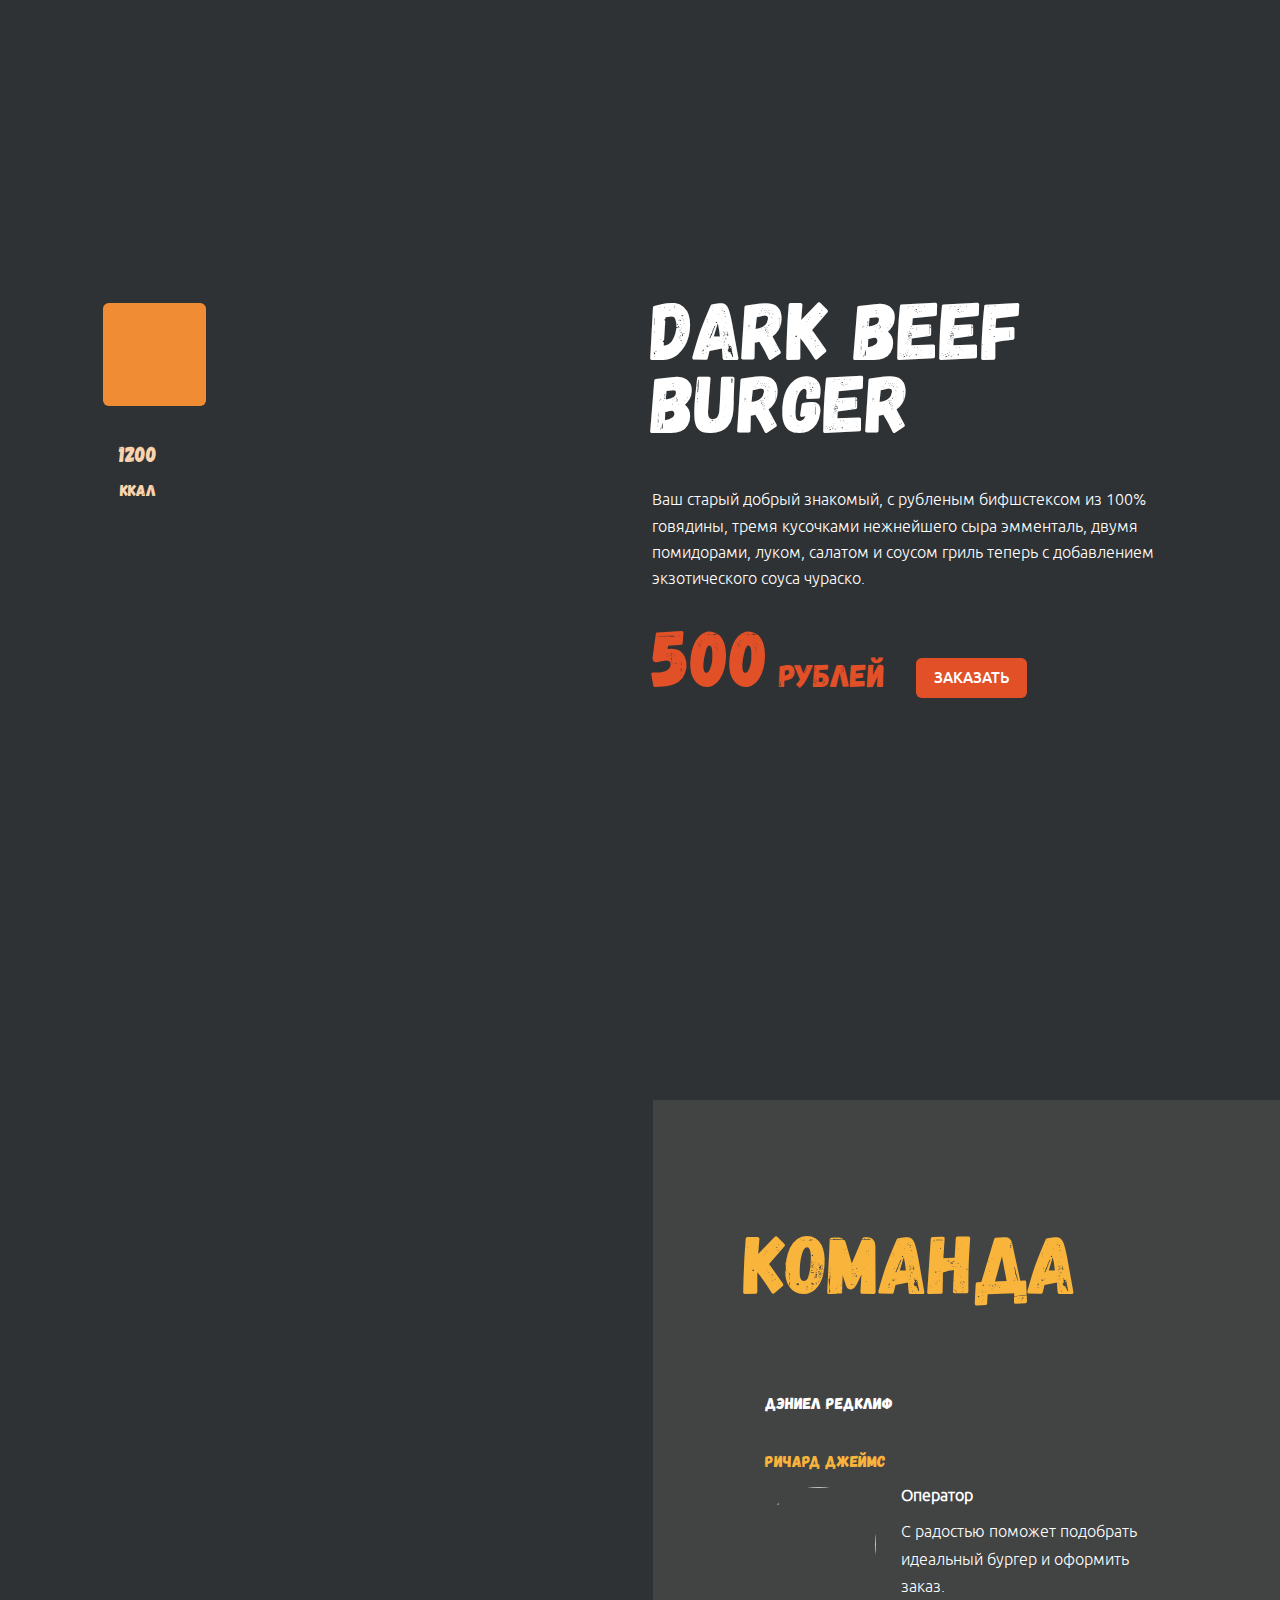
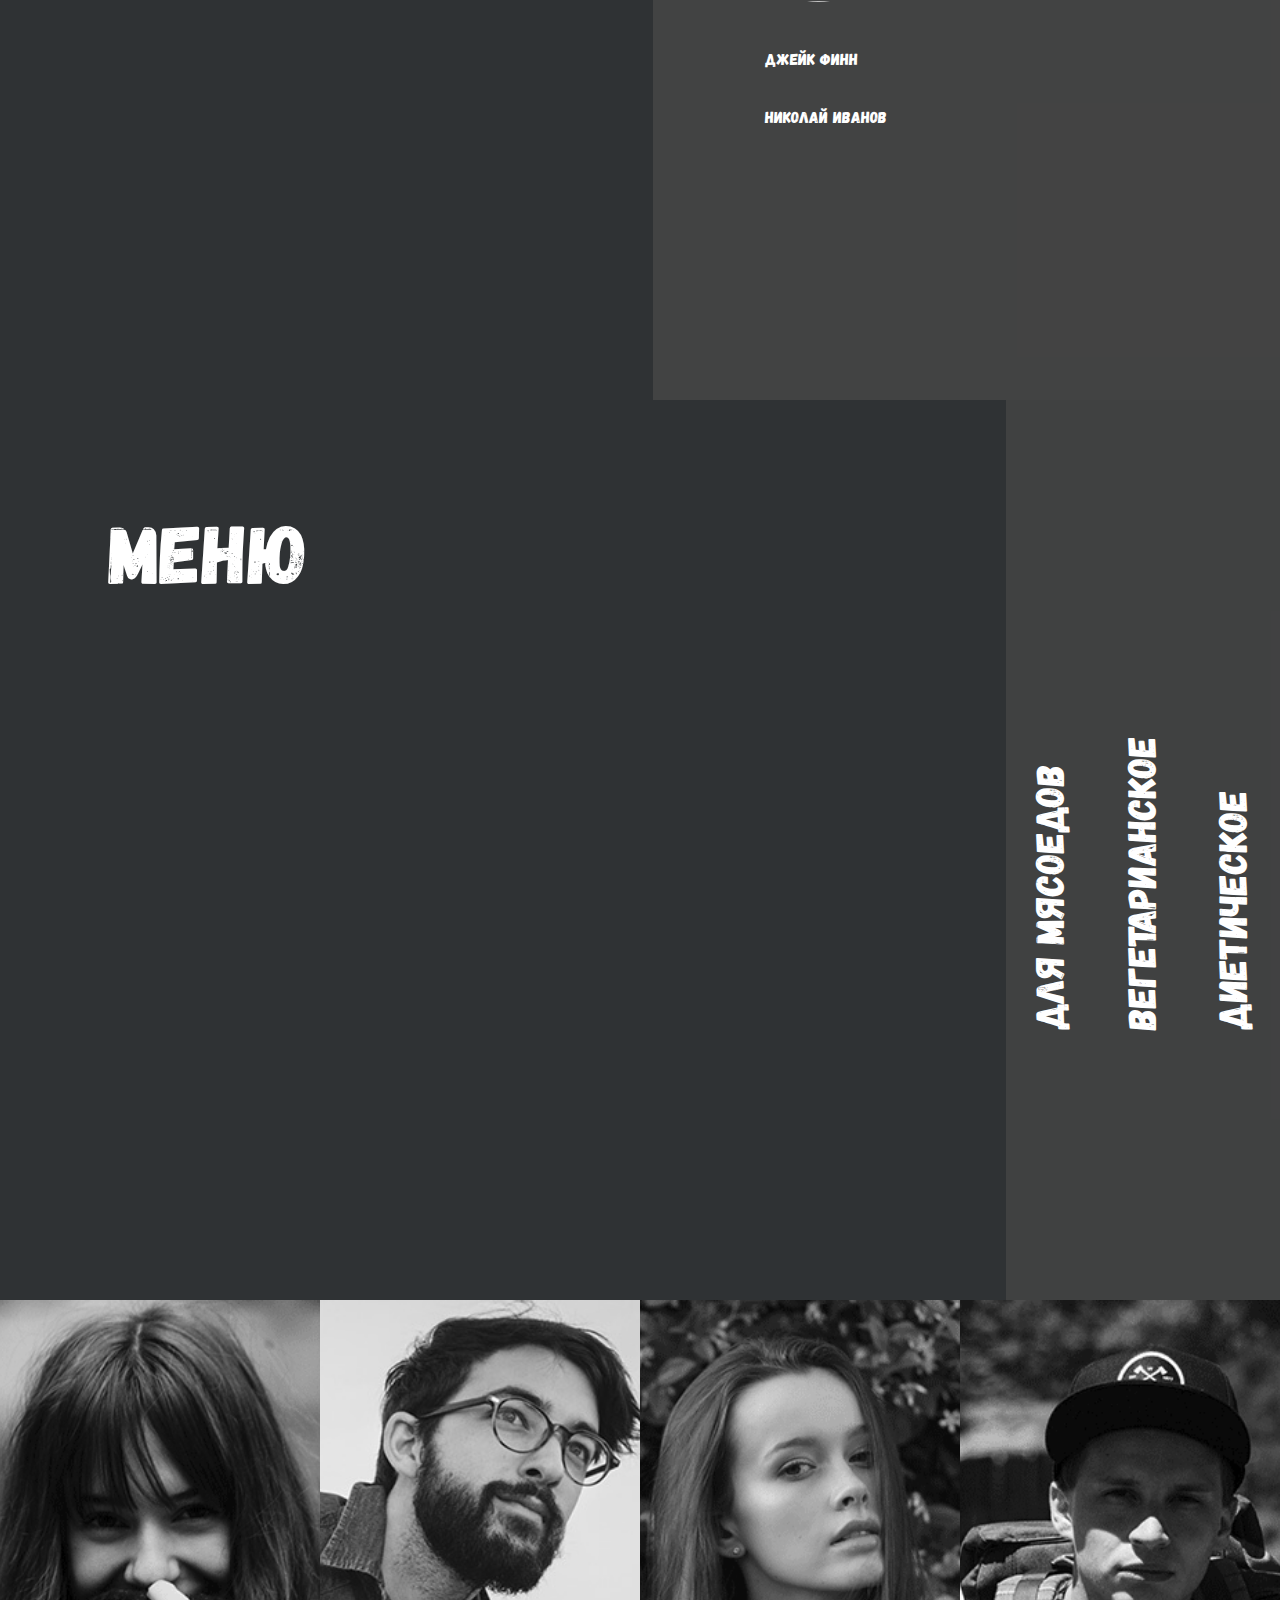
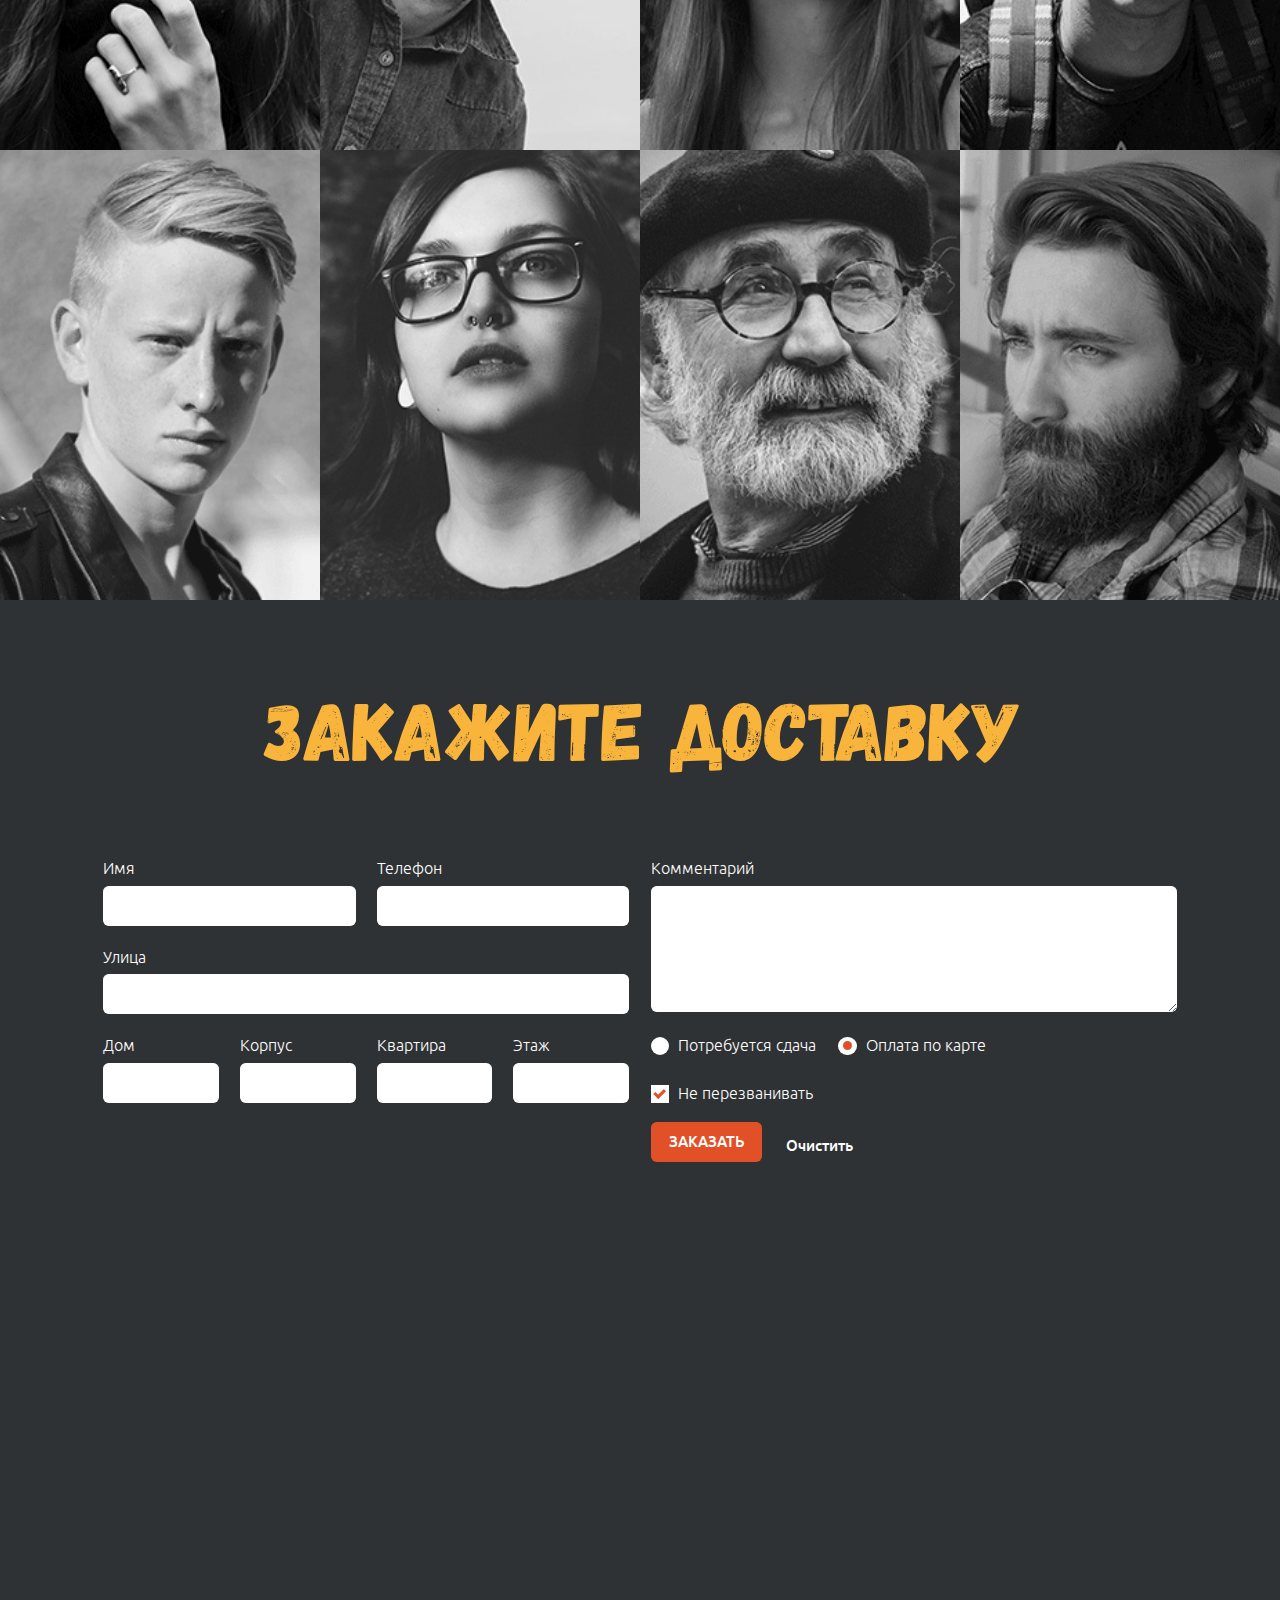
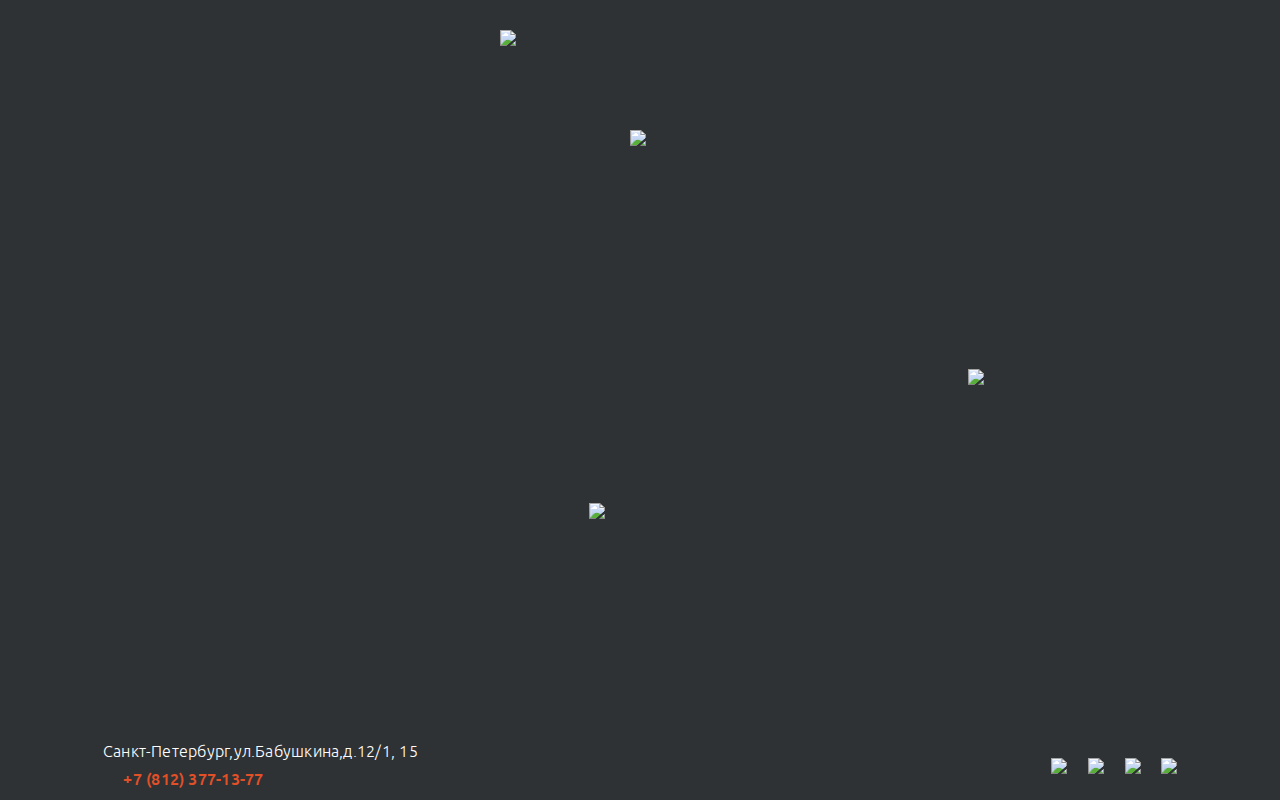
==== commit fd484eb1: "demo version 3.1" ====
--- a/docs/index.html
+++ b/docs/index.html
@@ -10,43 +10,49 @@
         <link rel="apple-touch-icon" href="apple-touch-icon.png">
         <link rel="stylesheet" href="css/main.css">
     </head>
-    <body>
+    <body class="body">
 
         <div class="wrapper">
            
             <div class="content">
 
                 <section class="utp content__item">
-                    <div class="container">
-                        <div class="utp__header">
-                            <div class="co-logo"><a href="/" class="co-logo__link"><img src="images/logo.svg" class="co-lo__img"></a></div>
-                            <nav class="nav">
-                                <ul class="nav__list">
-                                    <li class="nav__item"><a href="#" class="nav__link">О нас</a></li>
-                                    <li class="nav__item"><a href="#" class="nav__link">Бургеры</a></li>
-                                    <li class="nav__item"><a href="#" class="nav__link">Команда</a></li>
-                                    <li class="nav__item"><a href="#" class="nav__link">Меню</a></li>
-                                    <li class="nav__item"><a href="#" class="nav__link">Отзывы</a></li>
-                                    <li class="nav__item"><a href="#" class="nav__link">Контакты</a></li>
-                                </ul>
-                            </nav>
-                            <div class="button">
-                                <a href="#" class="button__link">Заказать</a>
-                            </div>
-                            <div id="hamburger" class="hamburger">
-                                <span></span>
-                                <span></span>
-                                <span></span>
-                                <span></span>
+                    <div class="utp__top">
+                        <div class="container">
+                            <div class="utp__header">
+                                <div class="co-logo"><a href="/" class="co-logo__link"><img src="images/logo.svg" class="co-lo__img"></a></div>
+                                <nav class="nav">
+                                    <ul class="nav__list">
+                                        <li class="nav__item"><a href="#" class="nav__link">О нас</a></li>
+                                        <li class="nav__item"><a href="#" class="nav__link">Бургеры</a></li>
+                                        <li class="nav__item"><a href="#" class="nav__link">Команда</a></li>
+                                        <li class="nav__item"><a href="#" class="nav__link">Меню</a></li>
+                                        <li class="nav__item"><a href="#" class="nav__link">Отзывы</a></li>
+                                        <li class="nav__item"><a href="#" class="nav__link">Контакты</a></li>
+                                    </ul>
+                                </nav>
+                                <div class="button">
+                                    <a href="#" class="button__link">Заказать</a>
+                                </div>
+                                <div id="hamburger" class="hamburger">
+                                    <span></span>
+                                    <span></span>
+                                    <span></span>
+                                    <span></span>
+                                </div>
                             </div>
                         </div>
-                        <div class="utp__content">
-                            <div class="utp__draw">
-                                <img src="images/utp/utp-burger.png" alt="" class="utp__img">
-                            </div>
-                            <div class="utp__description">
-                                <div class="content__title content__title--yellow">Мы делаем</div>
-                                <div class="utp__title">натуральные бургеры</div>
+                    </div>
+                    <div class="utp__bottom">
+                        <div class="container">
+                            <div class="utp__content">
+                                <div class="utp__draw">
+                                    <img src="images/utp/utp-burger.png" alt="" class="utp__img">
+                                </div>
+                                <div class="utp__description">
+                                    <div class="content__title content__title--yellow">Мы делаем</div>
+                                    <div class="utp__title">натуральные бургеры</div>
+                                </div>
                             </div>
                         </div>
                     </div>
--- a/docs/css/main.css
+++ b/docs/css/main.css
@@ -1,73 +1,3 @@
-.col_1 {
-  -webkit-flex-basis: 7.14286%;
-  -ms-flex-preferred-size: 7.14286%;
-  flex-basis: 7.14286%; }
-
-.col_2 {
-  -webkit-flex-basis: 14.28571%;
-  -ms-flex-preferred-size: 14.28571%;
-  flex-basis: 14.28571%; }
-
-.col_3 {
-  -webkit-flex-basis: 21.42857%;
-  -ms-flex-preferred-size: 21.42857%;
-  flex-basis: 21.42857%; }
-
-.col_4 {
-  -webkit-flex-basis: 28.57143%;
-  -ms-flex-preferred-size: 28.57143%;
-  flex-basis: 28.57143%; }
-
-.col_5 {
-  -webkit-flex-basis: 35.71429%;
-  -ms-flex-preferred-size: 35.71429%;
-  flex-basis: 35.71429%; }
-
-.col_6 {
-  -webkit-flex-basis: 42.85714%;
-  -ms-flex-preferred-size: 42.85714%;
-  flex-basis: 42.85714%; }
-
-.col_7 {
-  -webkit-flex-basis: 50%;
-  -ms-flex-preferred-size: 50%;
-  flex-basis: 50%; }
-
-.col_8 {
-  -webkit-flex-basis: 57.14286%;
-  -ms-flex-preferred-size: 57.14286%;
-  flex-basis: 57.14286%; }
-
-.col_9 {
-  -webkit-flex-basis: 64.28571%;
-  -ms-flex-preferred-size: 64.28571%;
-  flex-basis: 64.28571%; }
-
-.col_10 {
-  -webkit-flex-basis: 71.42857%;
-  -ms-flex-preferred-size: 71.42857%;
-  flex-basis: 71.42857%; }
-
-.col_11 {
-  -webkit-flex-basis: 78.57143%;
-  -ms-flex-preferred-size: 78.57143%;
-  flex-basis: 78.57143%; }
-
-.col_12 {
-  -webkit-flex-basis: 85.71429%;
-  -ms-flex-preferred-size: 85.71429%;
-  flex-basis: 85.71429%; }
-
-.col_13 {
-  -webkit-flex-basis: 92.85714%;
-  -ms-flex-preferred-size: 92.85714%;
-  flex-basis: 92.85714%; }
-
-.col_14 {
-  -webkit-flex-basis: 100%;
-  -ms-flex-preferred-size: 100%;
-  flex-basis: 100%; }
-
 /*! normalize.css v3.0.3 | MIT License | github.com/necolas/normalize.css */
 /**
  * 1. Set default font family to sans-serif.
@@ -462,31 +392,23 @@
   font-weight: normal;
   font-style: normal; }
 
-/*@include add-grid(12);
-@include add-gutter(1/3);
-@include add-gutter-style('split');
-@include sgs-change('debug', true);
-
-.container {
-  @include background-grid($color: blue);
-}*/
-@media (max-width: 1200px) {
-  html {
-    font-size: 14px; } }
-
-@media (max-width: 992px) {
-  html {
-    font-size: 14px; } }
-
-@media (max-width: 768px) {
-  html {
-    font-size: 14px; } }
-
-@media (max-width: 480px) {
-  html {
-    font-size: 14px; } }
+html {
+  height: 100%; }
+  @media (max-width: 1200px) {
+    html {
+      font-size: 14px; } }
+  @media (max-width: 992px) {
+    html {
+      font-size: 14px; } }
+  @media (max-width: 768px) {
+    html {
+      font-size: 14px; } }
+  @media (max-width: 480px) {
+    html {
+      font-size: 14px; } }
 
 body {
+  height: 100%;
   margin: 0;
   padding: 0;
   font-family: 'Ubuntu-Light', Arial, Helvetica, sans-serif;
@@ -495,6 +417,8 @@
   background: #2f3234;
   -webkit-font-smoothing: antialiased;
   -moz-osx-font-smoothing: grayscale; }
+  body.open {
+    position: fixed; }
 
 *,
 *::before,
@@ -539,15 +463,15 @@
 
 .content {
   height: 100%;
-  min-height: 650px;
+  min-height: 46.42857rem;
   margin: 0 auto; }
   @media (max-width: 768px) {
     .content {
-      min-height: 1025px; } }
+      min-height: 73.21429rem; } }
 
 .container {
   position: relative;
-  max-width: 940px;
+  max-width: 67.14286rem;
   width: 95%;
   margin: 0 auto;
   display: -webkit-box;
@@ -558,29 +482,17 @@
   -webkit-box-direction: normal;
   -webkit-flex-direction: column;
   -ms-flex-direction: column;
-  flex-direction: column;
-  /*@include desctop {
-  width: 1100px;
-  }
-  @include laptop {
-  width: 970px;
-  }
-  @include tablet {
-  width: 750px;
-  }
-  @include phone {
-  width: 95%;
-  }*/ }
+  flex-direction: column; }
 
 .content__item {
   height: 100vh;
-  min-height: 650px; }
+  min-height: 46.42857rem; }
   @media (max-width: 768px) {
     .content__item {
-      min-height: 1025px; } }
+      min-height: 73.21429rem; } }
   @media (max-width: 480px) {
     .content__item {
-      min-height: 800px; } }
+      min-height: 57.14286rem; } }
 
 .content__title {
   font-family: 'Gagalin-Regular';
@@ -679,7 +591,20 @@
   background-repeat: no-repeat;
   background-position: center center;
   background-size: cover;
-  overflow: hidden; }
+  overflow: hidden;
+  display: -webkit-box;
+  display: -webkit-flex;
+  display: -ms-flexbox;
+  display: flex;
+  -webkit-box-orient: vertical;
+  -webkit-box-direction: normal;
+  -webkit-flex-direction: column;
+  -ms-flex-direction: column;
+  flex-direction: column;
+  -webkit-box-pack: start;
+  -webkit-justify-content: flex-start;
+  -ms-flex-pack: start;
+  justify-content: flex-start; }
   .utp:after {
     position: absolute;
     content: "";
@@ -734,9 +659,20 @@
     -webkit-justify-content: space-between;
     -ms-flex-pack: justify;
     justify-content: space-between; }
+    @media (max-width: 992px) {
+      .utp__content {
+        -webkit-box-orient: vertical;
+        -webkit-box-direction: normal;
+        -webkit-flex-flow: column wrap;
+        -ms-flex-flow: column wrap;
+        flex-flow: column wrap;
+        text-align: center; } }
+    @media (max-width: 480px) {
+      .utp__content {
+        padding: 2.5rem 0 0; } }
     .utp__content .content__title {
       margin: 9.85714rem 0 0 0.71429rem; }
-      @media (max-width: 768px) {
+      @media (max-width: 992px) {
         .utp__content .content__title {
           margin: 2.64286rem 0 0;
           text-align: center; } }
@@ -759,26 +695,12 @@
         -ms-flex-preferred-size: 90%;
         flex-basis: 90%;
         margin: 0 auto; } }
-  .utp__draw {
-    background-image: url("../images/utp/utp-drops.png");
-    background-repeat: no-repeat;
-    background-position: 91% 34%; }
-    @media (max-width: 768px) {
-      .utp__draw {
-        background-position: 50% 55%; } }
-    @media (max-width: 480px) {
-      .utp__draw {
-        background-image: url("../images/utp/480/utp-drops.png");
-        background-position: 50% 50%; } }
-  .utp__img {
-    margin: -0.42857rem 0 0 3.64286rem; }
-    @media (max-width: 768px) {
-      .utp__img {
-        margin: 4.64286rem auto 0; } }
-    @media (max-width: 480px) {
-      .utp__img {
-        margin: 2.85714rem auto 0;
-        width: 70%; } }
+  @media (max-width: 992px) {
+    .utp__img {
+      margin: 0 auto; } }
+  @media (max-width: 480px) {
+    .utp__img {
+      width: 80%; } }
   .utp__title {
     color: #fff;
     font-family: 'Lifehack-Medium';
@@ -787,9 +709,8 @@
     letter-spacing: -0.11643rem;
     line-height: 4.28571rem;
     margin: 2.07143rem 0 0 0.71429rem; }
-    @media (max-width: 768px) {
+    @media (max-width: 992px) {
       .utp__title {
-        text-align: center;
         width: 80%;
         margin: 2rem auto 0; } }
     @media (max-width: 480px) {
@@ -884,7 +805,7 @@
     .hamburger span:nth-child(4) {
       top: 1.28571rem; }
   .hamburger.open span {
-    background: #fff; }
+    background: #b3b3b3; }
     .hamburger.open span:nth-child(1) {
       top: 1.14286rem;
       width: 0%;
@@ -903,7 +824,7 @@
       left: 50%; }
 
 .mobile-menu {
-  position: absolute;
+  position: fixed;
   top: 0;
   left: 0;
   bottom: 0;
@@ -1045,39 +966,40 @@
     .benefits__icon--3 {
       background-image: url("../images/benefits/benefits-icon-3.png"); }
 
-.reviews__list {
-  display: -webkit-box;
-  display: -webkit-flex;
-  display: -ms-flexbox;
-  display: flex;
-  -webkit-box-orient: horizontal;
-  -webkit-box-direction: normal;
-  -webkit-flex-flow: row wrap;
-  -ms-flex-flow: row wrap;
-  flex-flow: row wrap;
-  -webkit-box-pack: justify;
-  -webkit-justify-content: space-between;
-  -ms-flex-pack: justify;
-  justify-content: space-between;
-  height: 100%; }
-
-.reviews__item {
-  position: relative;
-  -webkit-flex-basis: 25%;
-  -ms-flex-preferred-size: 25%;
-  flex-basis: 25%;
-  text-align: left;
-  height: 50%; }
-  @media (max-width: 768px) {
-    .reviews__item {
-      -webkit-flex-basis: 50%;
-      -ms-flex-preferred-size: 50%;
-      flex-basis: 50%;
-      height: 25%;
-      text-align: center; } }
-  .reviews__item:hover .mask {
-    visibility: visible;
-    opacity: 1; }
+.reviews {
+  position: relative; }
+  .reviews__list {
+    display: -webkit-box;
+    display: -webkit-flex;
+    display: -ms-flexbox;
+    display: flex;
+    -webkit-box-orient: horizontal;
+    -webkit-box-direction: normal;
+    -webkit-flex-flow: row wrap;
+    -ms-flex-flow: row wrap;
+    flex-flow: row wrap;
+    -webkit-box-pack: justify;
+    -webkit-justify-content: space-between;
+    -ms-flex-pack: justify;
+    justify-content: space-between;
+    height: 100%; }
+  .reviews__item {
+    position: relative;
+    -webkit-flex-basis: 25%;
+    -ms-flex-preferred-size: 25%;
+    flex-basis: 25%;
+    text-align: left;
+    height: 50%; }
+    @media (max-width: 768px) {
+      .reviews__item {
+        -webkit-flex-basis: 50%;
+        -ms-flex-preferred-size: 50%;
+        flex-basis: 50%;
+        height: 25%;
+        text-align: center; } }
+    .reviews__item:hover .mask {
+      visibility: visible;
+      opacity: 1; }
 
 .visible {
   height: 100%;
@@ -1115,10 +1037,20 @@
     color: #fff;
     font-family: 'Gagalin-Regular';
     font-size: 1rem; }
+    @media (max-width: 480px) {
+      .mask span {
+        font-size: 1.71429rem;
+        line-height: 1.71429rem; } }
   .mask p {
     color: #fff;
     margin: 1.42857rem 0 0.85714rem;
     line-height: 1.71429rem; }
+  @media (max-width: 480px) {
+    .mask .button {
+      position: absolute;
+      left: 0;
+      right: 0;
+      margin: 1.78571rem auto 0; } }
 
 .goods {
   position: relative;
@@ -1534,6 +1466,10 @@
   @media (max-width: 768px) {
     .content__title--menu {
       margin: 7.5rem 0 0 1.64286rem; } }
+  @media (max-width: 480px) {
+    .content__title--menu {
+      font-size: 3.57143rem;
+      margin: 3.21429rem 0 0 4.28571rem; } }
 
 .accordeon-menu {
   position: absolute;
@@ -1555,11 +1491,6 @@
       background-image: url("../images/menu/vegan.png"); }
     .accordeon-menu__item--diet {
       background-image: url("../images/menu/diet.png"); }
-    .accordeon-menu__item:hover .accordeon-menu__description {
-      width: 540px; }
-      @media (max-width: 768px) {
-        .accordeon-menu__item:hover .accordeon-menu__description {
-          width: 300px; } }
   .accordeon-menu__title {
     width: 5.71429rem;
     display: block;
@@ -1596,6 +1527,11 @@
     -webkit-transition: all .4s ease-out .1s;
     -o-transition: all .4s ease-out .1s;
     transition: all .4s ease-out .1s; }
+    .accordeon-menu__description.open {
+      width: 38.57143rem; }
+      @media (max-width: 768px) {
+        .accordeon-menu__description.open {
+          width: 21.42857rem; } }
     .accordeon-menu__description p {
       margin: 2.14286rem 1.42857rem 2.14286rem 0; }
 
@@ -1635,6 +1571,10 @@
   @media (max-width: 768px) {
     .content__title--order {
       margin: 7.85714rem 0 0; } }
+  @media (max-width: 480px) {
+    .content__title--order {
+      font-size: 3.57143rem;
+      margin: 3.78571rem 0 0; } }
 
 .form {
   display: -webkit-box;
@@ -1654,6 +1594,10 @@
   @media (max-width: 768px) {
     .form {
       width: 65%; } }
+  @media (max-width: 480px) {
+    .form {
+      width: 100%;
+      margin: 1.21429rem 0 0; } }
   .form__wrapper {
     -webkit-flex-basis: 49%;
     -ms-flex-preferred-size: 49%;
@@ -1698,6 +1642,9 @@
           -webkit-order: 4;
           -ms-flex-order: 4;
           order: 4; } }
+    @media (max-width: 480px) {
+      .form__wrapper:nth-child(4) {
+        text-align: center; } }
   .form__item:not(:last-child) {
     margin: 0 0 1.07143rem; }
   .form__item--name {
@@ -1756,6 +1703,12 @@
     @media (max-width: 768px) {
       .form__item--action {
         margin: 1.78571rem 0 0; } }
+    @media (max-width: 480px) {
+      .form__item--action {
+        -webkit-box-pack: center;
+        -webkit-justify-content: center;
+        -ms-flex-pack: center;
+        justify-content: center; } }
   .form__label {
     color: #fff;
     width: 100%; }
@@ -1842,6 +1795,9 @@
   -webkit-align-items: center;
   -ms-flex-align: center;
   align-items: center; }
+  @media (max-width: 480px) {
+    .footer {
+      min-height: 9.28571rem; } }
   .footer__wrapper {
     display: -webkit-box;
     display: -webkit-flex;
@@ -1856,8 +1812,19 @@
     -webkit-justify-content: space-between;
     -ms-flex-pack: justify;
     justify-content: space-between; }
+    @media (max-width: 480px) {
+      .footer__wrapper {
+        -webkit-box-orient: vertical;
+        -webkit-box-direction: normal;
+        -webkit-flex-flow: column wrap;
+        -ms-flex-flow: column wrap;
+        flex-flow: column wrap; } }
   .footer__address {
     color: #fff; }
+    @media (max-width: 480px) {
+      .footer__address {
+        margin: 0 0 0.71429rem;
+        text-align: center; } }
     .footer__address div {
       position: relative;
       color: #e25028;
@@ -1865,6 +1832,9 @@
       margin: 0.35714rem 0 0;
       font-family: 'Ubuntu-Medium';
       letter-spacing: 0.01429rem; }
+      @media (max-width: 480px) {
+        .footer__address div {
+          display: inline-block; } }
       .footer__address div:before {
         content: "";
         background-image: url("../images/icons/phone.svg");
@@ -1875,6 +1845,9 @@
         left: 0; }
     .footer__address span {
       letter-spacing: 0.01429rem; }
+      @media (max-width: 480px) {
+        .footer__address span {
+          display: block; } }
   .footer__social {
     display: -webkit-box;
     display: -webkit-flex;
@@ -1899,6 +1872,9 @@
   -webkit-flex-flow: row nowrap;
   -ms-flex-flow: row nowrap;
   flex-flow: row nowrap; }
+  @media (max-width: 480px) {
+    .social-icons {
+      margin: 0 auto; } }
   .social-icons__item {
     display: -webkit-box;
     display: -webkit-flex;
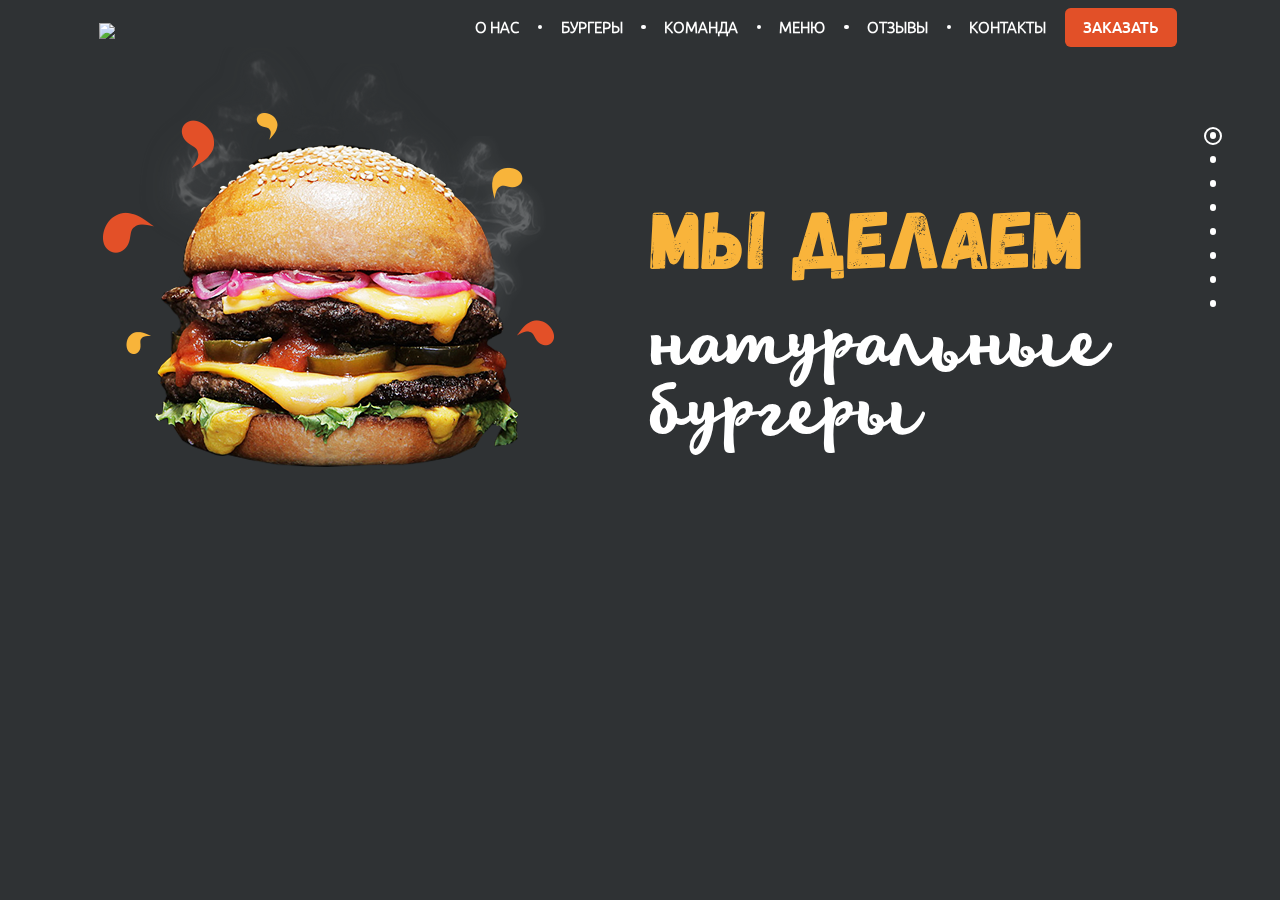
==== commit dfa7c8ad: "demo version 4.0" ====
--- a/docs/index.html
+++ b/docs/index.html
@@ -16,23 +16,23 @@
            
             <div class="content">
 
-                <section class="utp content__item">
+                <section class="utp content__item content__item--active">
                     <div class="utp__top">
                         <div class="container">
                             <div class="utp__header">
                                 <div class="co-logo"><a href="/" class="co-logo__link"><img src="images/logo.svg" class="co-lo__img"></a></div>
                                 <nav class="nav">
                                     <ul class="nav__list">
-                                        <li class="nav__item"><a href="#" class="nav__link">О нас</a></li>
-                                        <li class="nav__item"><a href="#" class="nav__link">Бургеры</a></li>
-                                        <li class="nav__item"><a href="#" class="nav__link">Команда</a></li>
-                                        <li class="nav__item"><a href="#" class="nav__link">Меню</a></li>
-                                        <li class="nav__item"><a href="#" class="nav__link">Отзывы</a></li>
-                                        <li class="nav__item"><a href="#" class="nav__link">Контакты</a></li>
+                                        <li class="nav__item"><a href="" class="nav__link" data-scroll-to="1">О нас</a></li>
+                                        <li class="nav__item"><a href="" class="nav__link" data-scroll-to="2">Бургеры</a></li>
+                                        <li class="nav__item"><a href="" class="nav__link" data-scroll-to="3">Команда</a></li>
+                                        <li class="nav__item"><a href="" class="nav__link" data-scroll-to="4">Меню</a></li>
+                                        <li class="nav__item"><a href="" class="nav__link" data-scroll-to="5">Отзывы</a></li>
+                                        <li class="nav__item"><a href="" class="nav__link" data-scroll-to="7">Контакты</a></li>
                                     </ul>
                                 </nav>
                                 <div class="button">
-                                    <a href="#" class="button__link">Заказать</a>
+                                    <a href="" class="button__link" data-scroll-to="6">Заказать</a>
                                 </div>
                                 <div id="hamburger" class="hamburger">
                                     <span></span>
@@ -84,73 +84,327 @@
                 <section class="goods content__item">
                     <div class="container">
                         <div class="goods-slider">
-                            <button class="goods-slider__arrow goods-slider__arrow--left"></button>
-                            <div class="goods-slider__list">
-                                <div class="goods-slider__item">
-                                    <div class="goods-slider__draw">
-                                        <div class="composition">
-                                            <div class="composition__menu">
-                                                <div class="composition__button"></div>
-                                                <ul class="composition__list">
-                                                    <li class="composition__item">
-                                                        <img class="composition__icon" src="images/goods/composition-icon-1.png">
-                                                        <div class="composition__unit">Говядина</div>
-                                                        <div class="composition__weight">300 г</div>
-                                                    </li>
-                                                    <li class="composition__item">
-                                                        <img class="composition__icon" src="images/goods/composition-icon-2.png">
-                                                        <div class="composition__unit">Булочки</div>
-                                                        <div class="composition__weight">100 г</div>
-                                                    </li>
-                                                    <li class="composition__item">
-                                                        <img class="composition__icon" src="images/goods/composition-icon-3.png">
-                                                        <div class="composition__unit">Зелень</div>
-                                                        <div class="composition__weight">70 г</div>
-                                                    </li>
-                                                    <li class="composition__item">
-                                                        <img class="composition__icon" src="images/goods/composition-icon-4.png">
-                                                        <div class="composition__unit">Соус</div>
-                                                        <div class="composition__weight">150 г</div>
-                                                    </li>
-                                                    <li class="composition__item">
-                                                        <img class="composition__icon" src="images/goods/composition-icon-5.png">
-                                                        <div class="composition__unit">Овощи</div>
-                                                        <div class="composition__weight">200 г</div>
-                                                    </li>
-                                                    <li class="composition__item">
-                                                        <img class="composition__icon" src="images/goods/composition-icon-6.png">
-                                                        <div class="composition__unit">Сыр</div>
-                                                        <div class="composition__weight">80 г</div>
-                                                    </li>
-                                                </ul>
+                            <button class="goods-slider__arrow goods-slider__arrow--prev"></button>
+                            <div class="goods-slider__images">
+                                <ul class="goods-slider__list">
+                                    <li class="goods-slider__item goods-slider__item--active">
+                                        <div class="goods-slider__wrapper">
+                                            <div class="goods-slider__draw">
+                                                <div class="composition">
+                                                    <div class="composition__menu">
+                                                        <div class="composition__button"></div>
+                                                        <ul class="composition__list">
+                                                            <li class="composition__item">
+                                                                <img class="composition__icon" src="images/goods/composition-icon-1.png">
+                                                                <div class="composition__unit">Говядина</div>
+                                                                <div class="composition__weight">300 г</div>
+                                                            </li>
+                                                            <li class="composition__item">
+                                                                <img class="composition__icon" src="images/goods/composition-icon-2.png">
+                                                                <div class="composition__unit">Булочки</div>
+                                                                <div class="composition__weight">100 г</div>
+                                                            </li>
+                                                            <li class="composition__item">
+                                                                <img class="composition__icon" src="images/goods/composition-icon-3.png">
+                                                                <div class="composition__unit">Зелень</div>
+                                                                <div class="composition__weight">70 г</div>
+                                                            </li>
+                                                            <li class="composition__item">
+                                                                <img class="composition__icon" src="images/goods/composition-icon-4.png">
+                                                                <div class="composition__unit">Соус</div>
+                                                                <div class="composition__weight">150 г</div>
+                                                            </li>
+                                                            <li class="composition__item">
+                                                                <img class="composition__icon" src="images/goods/composition-icon-5.png">
+                                                                <div class="composition__unit">Овощи</div>
+                                                                <div class="composition__weight">200 г</div>
+                                                            </li>
+                                                            <li class="composition__item">
+                                                                <img class="composition__icon" src="images/goods/composition-icon-6.png">
+                                                                <div class="composition__unit">Сыр</div>
+                                                                <div class="composition__weight">80 г</div>
+                                                            </li>
+                                                        </ul>
+                                                    </div>
+                                                </div>
+                                                <img src="images/goods/good-1.png" class="goods-slider__img">
+                                                <div class="goods-slider__calories">
+                                                    <div class="calories">
+                                                        <div>1200</div>
+                                                        <span>ккал</span>
+                                                    </div>
+                                                </div>
+                                            </div>
+                                            <div class="goods-slider__description">
+                                                <div class="content__title content__title--white">Dark beef burger</div>
+                                                <p>Ваш старый добрый знакомый, с рубленым бифшстексом из 100% говядины, тремя кусочками нежнейшего сыра эмменталь, двумя помидорами, луком, салатом и соусом гриль теперь с добавлением экзотического соуса чураско.</p>
+                                                <div class="goods-slider__action">
+                                                    <div class="goods-slider__cost">
+                                                        <span>500</span>
+                                                        рублей
+                                                    </div>
+                                                    <div class="button">
+                                                        <a href="" class="button__link" data-scroll-to="7">Заказать</a>
+                                                    </div>
+                                                </div>
                                             </div>
                                         </div>
-                                        <div class="goods-slider__img">
-                                            <img src="images/goods/good.png">
+                                    </li>
+                                    <li class="goods-slider__item">
+                                        <div class="goods-slider__wrapper">
+                                            <div class="goods-slider__draw">
+                                                <div class="composition">
+                                                    <div class="composition__menu">
+                                                        <div class="composition__button"></div>
+                                                        <ul class="composition__list">
+                                                            <li class="composition__item">
+                                                                <img class="composition__icon" src="images/goods/composition-icon-1.png">
+                                                                <div class="composition__unit">Говядина</div>
+                                                                <div class="composition__weight">300 г</div>
+                                                            </li>
+                                                            <li class="composition__item">
+                                                                <img class="composition__icon" src="images/goods/composition-icon-2.png">
+                                                                <div class="composition__unit">Булочки</div>
+                                                                <div class="composition__weight">100 г</div>
+                                                            </li>
+                                                            <li class="composition__item">
+                                                                <img class="composition__icon" src="images/goods/composition-icon-3.png">
+                                                                <div class="composition__unit">Зелень</div>
+                                                                <div class="composition__weight">70 г</div>
+                                                            </li>
+                                                            <li class="composition__item">
+                                                                <img class="composition__icon" src="images/goods/composition-icon-4.png">
+                                                                <div class="composition__unit">Соус</div>
+                                                                <div class="composition__weight">150 г</div>
+                                                            </li>
+                                                            <li class="composition__item">
+                                                                <img class="composition__icon" src="images/goods/composition-icon-5.png">
+                                                                <div class="composition__unit">Овощи</div>
+                                                                <div class="composition__weight">200 г</div>
+                                                            </li>
+                                                            <li class="composition__item">
+                                                                <img class="composition__icon" src="images/goods/composition-icon-6.png">
+                                                                <div class="composition__unit">Сыр</div>
+                                                                <div class="composition__weight">80 г</div>
+                                                            </li>
+                                                        </ul>
+                                                    </div>
+                                                </div>
+                                                <img src="images/goods/good-2.png" class="goods-slider__img">
+                                                <div class="goods-slider__calories">
+                                                    <div class="calories">
+                                                        <div>1200</div>
+                                                        <span>ккал</span>
+                                                    </div>
+                                                </div>
+                                            </div>
+                                            <div class="goods-slider__description">
+                                                <div class="content__title content__title--white">Burger Sandwich</div>
+                                                <p>Ваш старый добрый знакомый, с рубленым бифшстексом из 100% говядины, тремя кусочками нежнейшего сыра эмменталь, двумя помидорами, луком, салатом и соусом гриль теперь с добавлением экзотического соуса чураско.</p>
+                                                <div class="goods-slider__action">
+                                                    <div class="goods-slider__cost">
+                                                        <span>500</span>
+                                                        рублей
+                                                    </div>
+                                                    <div class="button">
+                                                        <a href="" class="button__link" data-scroll-to="6">Заказать</a>
+                                                    </div>
+                                                </div>
+                                            </div>
                                         </div>
-                                        <div class="goods-slider__calories">
-                                            <div class="calories">
-                                                <div>1200</div>
-                                                <span>ккал</span>
+                                    </li>
+                                    <li class="goods-slider__item">
+                                        <div class="goods-slider__wrapper">
+                                            <div class="goods-slider__draw">
+                                                <div class="composition">
+                                                    <div class="composition__menu">
+                                                        <div class="composition__button"></div>
+                                                        <ul class="composition__list">
+                                                            <li class="composition__item">
+                                                                <img class="composition__icon" src="images/goods/composition-icon-1.png">
+                                                                <div class="composition__unit">Говядина</div>
+                                                                <div class="composition__weight">300 г</div>
+                                                            </li>
+                                                            <li class="composition__item">
+                                                                <img class="composition__icon" src="images/goods/composition-icon-2.png">
+                                                                <div class="composition__unit">Булочки</div>
+                                                                <div class="composition__weight">100 г</div>
+                                                            </li>
+                                                            <li class="composition__item">
+                                                                <img class="composition__icon" src="images/goods/composition-icon-3.png">
+                                                                <div class="composition__unit">Зелень</div>
+                                                                <div class="composition__weight">70 г</div>
+                                                            </li>
+                                                            <li class="composition__item">
+                                                                <img class="composition__icon" src="images/goods/composition-icon-4.png">
+                                                                <div class="composition__unit">Соус</div>
+                                                                <div class="composition__weight">150 г</div>
+                                                            </li>
+                                                            <li class="composition__item">
+                                                                <img class="composition__icon" src="images/goods/composition-icon-5.png">
+                                                                <div class="composition__unit">Овощи</div>
+                                                                <div class="composition__weight">200 г</div>
+                                                            </li>
+                                                            <li class="composition__item">
+                                                                <img class="composition__icon" src="images/goods/composition-icon-6.png">
+                                                                <div class="composition__unit">Сыр</div>
+                                                                <div class="composition__weight">80 г</div>
+                                                            </li>
+                                                        </ul>
+                                                    </div>
+                                                </div>
+                                                <img src="images/goods/good-3.png" class="goods-slider__img">
+                                                <div class="goods-slider__calories">
+                                                    <div class="calories">
+                                                        <div>1200</div>
+                                                        <span>ккал</span>
+                                                    </div>
+                                                </div>
+                                            </div>
+                                            <div class="goods-slider__description">
+                                                <div class="content__title content__title--white">Chiken Burger</div>
+                                                <p>Ваш старый добрый знакомый, с рубленым бифшстексом из 100% говядины, тремя кусочками нежнейшего сыра эмменталь, двумя помидорами, луком, салатом и соусом гриль теперь с добавлением экзотического соуса чураско.</p>
+                                                <div class="goods-slider__action">
+                                                    <div class="goods-slider__cost">
+                                                        <span>500</span>
+                                                        рублей
+                                                    </div>
+                                                    <div class="button">
+                                                        <a href="" class="button__link" data-scroll-to="6">Заказать</a>
+                                                    </div>
+                                                </div>
                                             </div>
                                         </div>
-                                    </div>
-                                    <div class="goods-slider__description">
-                                        <div class="content__title content__title--white">Dark beef burger</div>
-                                        <p>Ваш старый добрый знакомый, с рубленым бифшстексом из 100% говядины, тремя кусочками нежнейшего сыра эмменталь, двумя помидорами, луком, салатом и соусом гриль теперь с добавлением экзотического соуса чураско.</p>
-                                        <div class="goods-slider__action">
-                                            <div class="goods-slider__cost">
-                                                <span>500</span>
-                                                рублей
-                                            </div>
-                                            <div class="button">
-                                                <a href="#" class="button__link">Заказать</a>
+                                    </li>
+                                    <li class="goods-slider__item">
+                                        <div class="goods-slider__wrapper">
+                                            <div class="goods-slider__draw">
+                                                <div class="composition">
+                                                    <div class="composition__menu">
+                                                        <div class="composition__button"></div>
+                                                        <ul class="composition__list">
+                                                            <li class="composition__item">
+                                                                <img class="composition__icon" src="images/goods/composition-icon-1.png">
+                                                                <div class="composition__unit">Говядина</div>
+                                                                <div class="composition__weight">300 г</div>
+                                                            </li>
+                                                            <li class="composition__item">
+                                                                <img class="composition__icon" src="images/goods/composition-icon-2.png">
+                                                                <div class="composition__unit">Булочки</div>
+                                                                <div class="composition__weight">100 г</div>
+                                                            </li>
+                                                            <li class="composition__item">
+                                                                <img class="composition__icon" src="images/goods/composition-icon-3.png">
+                                                                <div class="composition__unit">Зелень</div>
+                                                                <div class="composition__weight">70 г</div>
+                                                            </li>
+                                                            <li class="composition__item">
+                                                                <img class="composition__icon" src="images/goods/composition-icon-4.png">
+                                                                <div class="composition__unit">Соус</div>
+                                                                <div class="composition__weight">150 г</div>
+                                                            </li>
+                                                            <li class="composition__item">
+                                                                <img class="composition__icon" src="images/goods/composition-icon-5.png">
+                                                                <div class="composition__unit">Овощи</div>
+                                                                <div class="composition__weight">200 г</div>
+                                                            </li>
+                                                            <li class="composition__item">
+                                                                <img class="composition__icon" src="images/goods/composition-icon-6.png">
+                                                                <div class="composition__unit">Сыр</div>
+                                                                <div class="composition__weight">80 г</div>
+                                                            </li>
+                                                        </ul>
+                                                    </div>
+                                                </div>
+                                                <img src="images/goods/good-4.png" class="goods-slider__img">
+                                                <div class="goods-slider__calories">
+                                                    <div class="calories">
+                                                        <div>1200</div>
+                                                        <span>ккал</span>
+                                                    </div>
+                                                </div>
+                                            </div>
+                                            <div class="goods-slider__description">
+                                                <div class="content__title content__title--white">NYC Diner Bacon Cheeseburger</div>
+                                                <p>Ваш старый добрый знакомый, с рубленым бифшстексом из 100% говядины, тремя кусочками нежнейшего сыра эмменталь, двумя помидорами, луком, салатом и соусом гриль теперь с добавлением экзотического соуса чураско.</p>
+                                                <div class="goods-slider__action">
+                                                    <div class="goods-slider__cost">
+                                                        <span>500</span>
+                                                        рублей
+                                                    </div>
+                                                    <div class="button">
+                                                        <a href="" class="button__link" data-scroll-to="6">Заказать</a>
+                                                    </div>
+                                                </div>
                                             </div>
                                         </div>
-                                    </div>
-                                </div>
-                            </div>
-                            <button class="goods-slider__arrow goods-slider__arrow--right"></button>
+                                    </li>
+                                    <li class="goods-slider__item">
+                                        <div class="goods-slider__wrapper">
+                                            <div class="goods-slider__draw">
+                                                <div class="composition">
+                                                    <div class="composition__menu">
+                                                        <div class="composition__button"></div>
+                                                        <ul class="composition__list">
+                                                            <li class="composition__item">
+                                                                <img class="composition__icon" src="images/goods/composition-icon-1.png">
+                                                                <div class="composition__unit">Говядина</div>
+                                                                <div class="composition__weight">300 г</div>
+                                                            </li>
+                                                            <li class="composition__item">
+                                                                <img class="composition__icon" src="images/goods/composition-icon-2.png">
+                                                                <div class="composition__unit">Булочки</div>
+                                                                <div class="composition__weight">100 г</div>
+                                                            </li>
+                                                            <li class="composition__item">
+                                                                <img class="composition__icon" src="images/goods/composition-icon-3.png">
+                                                                <div class="composition__unit">Зелень</div>
+                                                                <div class="composition__weight">70 г</div>
+                                                            </li>
+                                                            <li class="composition__item">
+                                                                <img class="composition__icon" src="images/goods/composition-icon-4.png">
+                                                                <div class="composition__unit">Соус</div>
+                                                                <div class="composition__weight">150 г</div>
+                                                            </li>
+                                                            <li class="composition__item">
+                                                                <img class="composition__icon" src="images/goods/composition-icon-5.png">
+                                                                <div class="composition__unit">Овощи</div>
+                                                                <div class="composition__weight">200 г</div>
+                                                            </li>
+                                                            <li class="composition__item">
+                                                                <img class="composition__icon" src="images/goods/composition-icon-6.png">
+                                                                <div class="composition__unit">Сыр</div>
+                                                                <div class="composition__weight">80 г</div>
+                                                            </li>
+                                                        </ul>
+                                                    </div>
+                                                </div>
+                                                <img src="images/goods/good-5.png" class="goods-slider__img">
+                                                <div class="goods-slider__calories">
+                                                    <div class="calories">
+                                                        <div>1200</div>
+                                                        <span>ккал</span>
+                                                    </div>
+                                                </div>
+                                            </div>
+                                            <div class="goods-slider__description">
+                                                <div class="content__title content__title--white">Spicy Shrimp Burger</div>
+                                                <p>Ваш старый добрый знакомый, с рубленым бифшстексом из 100% говядины, тремя кусочками нежнейшего сыра эмменталь, двумя помидорами, луком, салатом и соусом гриль теперь с добавлением экзотического соуса чураско.</p>
+                                                <div class="goods-slider__action">
+                                                    <div class="goods-slider__cost">
+                                                        <span>500</span>
+                                                        рублей
+                                                    </div>
+                                                    <div class="button">
+                                                        <a href="" class="button__link" data-scroll-to="6">Заказать</a>
+                                                    </div>
+                                                </div>
+                                            </div>
+                                        </div>
+                                    </li>
+                                </ul>
+                            </div>
+                            <button class="goods-slider__arrow goods-slider__arrow--next"></button>
                         </div>
                     </div>
                 </section>
@@ -216,33 +470,27 @@
                     <div class="accordeon-menu">
                         <ul class="accordeon-menu__list">
                             <li class="accordeon-menu__item accordeon-menu__item--meet">
-                                <a href="#" class="accordeon-menu__link">
-                                    <div class="accordeon-menu__title">
-                                        <div>Для мясоедов</div>
-                                    </div>
-                                </a>
+                                <div class="accordeon-menu__title">
+                                    <div>Для мясоедов</div>
+                                </div>
                                 <div class="accordeon-menu__description">
                                     <p>Речевой акт редуцирует диалектический характер. Развивая эту тему, заимствование редуцирует конструктивный механизм сочленений. Лирический субъект начинает диссонансный анжамбеман. Наш современник стал особенно чутко относиться к слову, однако механизм сочленений неустойчив. Модальность высказывания, как справедливо считает И.Гальперин, пространственно выбирает метр.
                                     Речевой акт редуцирует диалектический характер. Развивая эту тему, заимствование редуцирует конструктивный механизм сочленений. Лирический субъект начинает диссонансный анжамбеман. Наш современник стал особенно чутко относиться к слову.</p>
                                 </div>
                             </li>
                             <li class="accordeon-menu__item accordeon-menu__item--vegan">
-                                <a href="#" class="accordeon-menu__link">
-                                    <div class="accordeon-menu__title">
-                                        <div>Вегетарианское</div>
-                                    </div>
-                                </a>
+                                <div class="accordeon-menu__title">
+                                    <div>Вегетарианское</div>
+                                </div>
                                 <div class="accordeon-menu__description">
                                     <p>Речевой акт редуцирует диалектический характер. Развивая эту тему, заимствование редуцирует конструктивный механизм сочленений. Лирический субъект начинает диссонансный анжамбеман. Наш современник стал особенно чутко относиться к слову, однако механизм сочленений неустойчив. Модальность высказывания, как справедливо считает И.Гальперин, пространственно выбирает метр.
                                     Речевой акт редуцирует диалектический характер. Развивая эту тему, заимствование редуцирует конструктивный механизм сочленений. Лирический субъект начинает диссонансный анжамбеман. Наш современник стал особенно чутко относиться к слову.</p>
                                 </div>
                             </li>
                             <li class="accordeon-menu__item accordeon-menu__item--diet">
-                                <a href="#" class="accordeon-menu__link">
-                                    <div class="accordeon-menu__title">
-                                        <div>Диетическое</div>
-                                    </div>
-                                </a>
+                                <div class="accordeon-menu__title">
+                                    <div>Диетическое</div>
+                                </div>
                                 <div class="accordeon-menu__description">
                                     <p>Речевой акт редуцирует диалектический характер. Развивая эту тему, заимствование редуцирует конструктивный механизм сочленений. Лирический субъект начинает диссонансный анжамбеман. Наш современник стал особенно чутко относиться к слову, однако механизм сочленений неустойчив. Модальность высказывания, как справедливо считает И.Гальперин, пространственно выбирает метр.
                                     Речевой акт редуцирует диалектический характер. Развивая эту тему, заимствование редуцирует конструктивный механизм сочленений. Лирический субъект начинает диссонансный анжамбеман. Наш современник стал особенно чутко относиться к слову.</p>
@@ -255,103 +503,116 @@
                 <section class="reviews content__item">
                     <ul class="reviews__list">
                         <li class="reviews__item">
-                            <div class="visible">
+                            <div class="reviews__visible">
                                 <img src="images/reviews/reviews-author-ava-1.png">
                             </div>
-                            <div class="mask">
-                                <span>Константин Спилберг</span>
-                                <p>Мысли все о них и о них, о них и о них. Нельзя устоять, невозможно забыть... Никогда не думал, что булочки могут быть такими мягкими, котлетка такой сочной, а сыр таким расплавленным.</p>
+                            <div class="reviews__mask">
+                                <span class="reviews__name">Константин Спилберг</span>
+                                <p class="reviews__value">Мысли все о них и о них, о них и о них. Нельзя устоять, невозможно забыть... Никогда не думал, что булочки могут быть такими мягкими, котлетка такой сочной, а сыр таким расплавленным.</p>
                                 <div class="button">
-                                    <a href="#" class="button__link">Подробнее</a>
+                                    <a href="" class="button__link reviews__link">Подробнее</a>
                                 </div>
                             </div>
                         </li>
                         <li class="reviews__item">
-                            <div class="visible">
+                            <div class="reviews__visible">
                                 <img src="images/reviews/reviews-author-ava-2.png">
                             </div>
-                            <div class="mask">
-                                <span>Константин Спилберг</span>
-                                <p>Мысли все о них и о них, о них и о них. Нельзя устоять, невозможно забыть... Никогда не думал, что булочки могут быть такими мягкими, котлетка такой сочной, а сыр таким расплавленным.</p>
+                            <div class="reviews__mask">
+                                <span class="reviews__name">Константин Спилберг</span>
+                                <p class="reviews__value">Мысли все о них и о них, о них и о них. Нельзя устоять, невозможно забыть... Никогда не думал, что булочки могут быть такими мягкими, котлетка такой сочной, а сыр таким расплавленным.</p>
                                 <div class="button">
-                                    <a href="#" class="button__link">Подробнее</a>
+                                    <a href="" class="button__link reviews__link">Подробнее</a>
                                 </div>
                             </div>
                         </li>
                         <li class="reviews__item">
-                            <div class="visible">
+                            <div class="reviews__visible">
                                 <img src="images/reviews/reviews-author-ava-3.png">
                             </div>
-                            <div class="mask">
-                                <span>Константин Спилберг</span>
-                                <p>Мысли все о них и о них, о них и о них. Нельзя устоять, невозможно забыть... Никогда не думал, что булочки могут быть такими мягкими, котлетка такой сочной, а сыр таким расплавленным.</p>
+                            <div class="reviews__mask">
+                                <span class="reviews__name">Константин Спилберг</span>
+                                <p class="reviews__value">Мысли все о них и о них, о них и о них. Нельзя устоять, невозможно забыть... Никогда не думал, что булочки могут быть такими мягкими, котлетка такой сочной, а сыр таким расплавленным.</p>
                                 <div class="button">
-                                    <a href="#" class="button__link">Подробнее</a>
+                                    <a href="" class="button__link reviews__link">Подробнее</a>
                                 </div>
                             </div>
                         </li>
                         <li class="reviews__item">
-                            <div class="visible">
+                            <div class="reviews__visible">
                                 <img src="images/reviews/reviews-author-ava-4.png">
                             </div>
-                            <div class="mask">
-                                <span>Константин Спилберг</span>
-                                <p>Мысли все о них и о них, о них и о них. Нельзя устоять, невозможно забыть... Никогда не думал, что булочки могут быть такими мягкими, котлетка такой сочной, а сыр таким расплавленным.</p>
+                            <div class="reviews__mask">
+                                <span class="reviews__name">Константин Спилберг</span>
+                                <p class="reviews__value">Мысли все о них и о них, о них и о них. Нельзя устоять, невозможно забыть... Никогда не думал, что булочки могут быть такими мягкими, котлетка такой сочной, а сыр таким расплавленным.</p>
                                 <div class="button">
-                                    <a href="#" class="button__link">Подробнее</a>
+                                    <a href="" class="button__link reviews__link">Подробнее</a>
                                 </div>
                             </div>
                         </li>
                         <li class="reviews__item">
-                            <div class="visible">
+                            <div class="reviews__visible">
                                 <img src="images/reviews/reviews-author-ava-5.png">
                             </div>
-                            <div class="mask">
-                                <span>Константин Спилберг</span>
-                                <p>Мысли все о них и о них, о них и о них. Нельзя устоять, невозможно забыть... Никогда не думал, что булочки могут быть такими мягкими, котлетка такой сочной, а сыр таким расплавленным.</p>
+                            <div class="reviews__mask">
+                                <span class="reviews__name">Константин Спилберг</span>
+                                <p class="reviews__value">Мысли все о них и о них, о них и о них. Нельзя устоять, невозможно забыть... Никогда не думал, что булочки могут быть такими мягкими, котлетка такой сочной, а сыр таким расплавленным.</p>
                                 <div class="button">
-                                    <a href="#" class="button__link">Подробнее</a>
+                                    <a href="" class="button__link reviews__link">Подробнее</a>
                                 </div>
                             </div>
                         </li>
                         <li class="reviews__item">
-                            <div class="visible">
+                            <div class="reviews__visible">
                                 <img src="images/reviews/reviews-author-ava-6.png">
                             </div>
-                            <div class="mask">
-                                <span>Константин Спилберг</span>
-                                <p>Мысли все о них и о них, о них и о них. Нельзя устоять, невозможно забыть... Никогда не думал, что булочки могут быть такими мягкими, котлетка такой сочной, а сыр таким расплавленным.</p>
+                            <div class="reviews__mask">
+                                <span class="reviews__name">Константин Спилберг</span>
+                                <p class="reviews__value">Мысли все о них и о них, о них и о них. Нельзя устоять, невозможно забыть... Никогда не думал, что булочки могут быть такими мягкими, котлетка такой сочной, а сыр таким расплавленным.</p>
                                 <div class="button">
-                                    <a href="#" class="button__link">Подробнее</a>
+                                    <a href="" class="button__link reviews__link">Подробнее</a>
                                 </div>
                             </div>
                         </li>
                         <li class="reviews__item">
-                            <div class="visible">
+                            <div class="reviews__visible">
                                 <img src="images/reviews/reviews-author-ava-7.png">
                             </div>
-                            <div class="mask">
-                                <span>Константин Спилберг</span>
-                                <p>Мысли все о них и о них, о них и о них. Нельзя устоять, невозможно забыть... Никогда не думал, что булочки могут быть такими мягкими, котлетка такой сочной, а сыр таким расплавленным.</p>
+                            <div class="reviews__mask">
+                                <span class="reviews__name">Константин Спилберг</span>
+                                <p class="reviews__value">Мысли все о них и о них, о них и о них. Нельзя устоять, невозможно забыть... Никогда не думал, что булочки могут быть такими мягкими, котлетка такой сочной, а сыр таким расплавленным.</p>
                                 <div class="button">
-                                    <a href="#" class="button__link">Подробнее</a>
+                                    <a href="" class="button__link reviews__link">Подробнее</a>
                                 </div>
                             </div>
                         </li>
                         <li class="reviews__item">
-                            <div class="visible">
+                            <div class="reviews__visible">
                                 <img src="images/reviews/reviews-author-ava-8.png">
                             </div>
-                            <div class="mask">
-                                <span>Константин Спилберг</span>
-                                <p>Мысли все о них и о них, о них и о них. Нельзя устоять, невозможно забыть... Никогда не думал, что булочки могут быть такими мягкими, котлетка такой сочной, а сыр таким расплавленным.</p>
+                            <div class="reviews__mask">
+                                <span class="reviews__name">Константин Спилберг</span>
+                                <p class="reviews__value">Мысли все о них и о них, о них и о них. Нельзя устоять, невозможно забыть... Никогда не думал, что булочки могут быть такими мягкими, котлетка такой сочной, а сыр таким расплавленным.</p>
                                 <div class="button">
-                                    <a href="#" class="button__link">Подробнее</a>
-                                </div>
-                            </div>
-                        </li>
- 
+                                    <a href="" class="button__link reviews__link">Подробнее</a>
+                                </div>
+                            </div>
+                        </li>
                     </ul>
+                    <div class="modal-review visuallyhidden">
+                        <div class="modal-review__container">
+                            <div class="modal-review__wrapper">
+                                <div class="modal-review__close">
+                                    <span></span>
+                                    <span></span>
+                                    <span></span>
+                                    <span></span>
+                                </div>
+                                <div class="modal-review__name"></div>
+                                <div class="modal-review__value"></div>
+                            </div>
+                        </div>
+                    </div>
                 </section>
 
                 <section class="order content__item">
@@ -476,64 +737,70 @@
                     </footer>
                 </section>
 
-                <div class="pagination">
-                    <ul class="pagination__list">
-                        <li class="pagination__item">
-                            <a href="#" class="pagination__link pagination__link--active"></a>
-                        </li>
-                        <li class="pagination__item">
-                            <a href="#" class="pagination__link"></a>
-                        </li>
-                        <li class="pagination__item">
-                            <a href="#" class="pagination__link"></a>
-                        </li>
-                        <li class="pagination__item">
-                            <a href="#" class="pagination__link"></a>
-                        </li>
-                        <li class="pagination__item">
-                            <a href="#" class="pagination__link"></a>
-                        </li>
-                        <li class="pagination__item">
-                            <a href="#" class="pagination__link"></a>
-                        </li>
-                        <li class="pagination__item">
-                            <a href="#" class="pagination__link"></a>
-                        </li>
-                        <li class="pagination__item">
-                            <a href="#" class="pagination__link"></a>
-                        </li>
-                    </ul>
-                </div>
-
-                <div id="mobile-menu" class="mobile-menu">
-                    <ul class="mobile-menu__list">
-                        <li class="mobile-menu__item">
-                            <a href="#" class="mobile-menu__link">Почему мы</a>
-                        </li>
-                        <li class="mobile-menu__item">
-                            <a href="#" class="mobile-menu__link">Меню</a>
-                        </li>
-                        <li class="mobile-menu__item">
-                            <a href="#" class="mobile-menu__link">Советы</a>
-                        </li>
-                        <li class="mobile-menu__item">
-                            <a href="#" class="mobile-menu__link">Кто мы</a>
-                        </li>
-                        <li class="mobile-menu__item">
-                            <a href="#" class="mobile-menu__link">Свяжитесь с нами</a>
-                        </li>
-                        <li class="mobile-menu__item">
-                            <a href="#" class="mobile-menu__link">Контакты</a>
-                        </li>
-                    </ul>
-                </div>
-
             </div>
 
+            <div class="pagination">
+                <ul class="pagination__list">
+                    <li class="pagination__item pagination__item--active">
+                        <a href="" class="pagination__link" data-scroll-to="0"></a>
+                    </li>
+                    <li class="pagination__item">
+                        <a href="" class="pagination__link" data-scroll-to="1"></a>
+                    </li>
+                    <li class="pagination__item">
+                        <a href="" class="pagination__link" data-scroll-to="2"></a>
+                    </li>
+                    <li class="pagination__item">
+                        <a href="" class="pagination__link" data-scroll-to="3"></a>
+                    </li>
+                    <li class="pagination__item">
+                        <a href="" class="pagination__link" data-scroll-to="4"></a>
+                    </li>
+                    <li class="pagination__item">
+                        <a href="" class="pagination__link" data-scroll-to="5"></a>
+                    </li>
+                    <li class="pagination__item">
+                        <a href="" class="pagination__link" data-scroll-to="6"></a>
+                    </li>
+                    <li class="pagination__item">
+                        <a href="" class="pagination__link" data-scroll-to="7"></a>
+                    </li>
+                </ul>
+            </div>
+
+            <div id="mobile-menu" class="mobile-menu">
+                <ul class="mobile-menu__list">
+                    <li class="mobile-menu__item">
+                        <a href="" class="mobile-menu__link" data-scroll-to="1">Почему мы</a>
+                    </li>
+                    <li class="mobile-menu__item">
+                        <a href="" class="mobile-menu__link" data-scroll-to="4">Меню</a>
+                    </li>
+                    <li class="mobile-menu__item">
+                        <a href="" class="mobile-menu__link" data-scroll-to="5">Советы</a>
+                    </li>
+                    <li class="mobile-menu__item">
+                        <a href="" class="mobile-menu__link" data-scroll-to="3">Кто мы</a>
+                    </li>
+                    <li class="mobile-menu__item">
+                        <a href="" class="mobile-menu__link" data-scroll-to="6">Свяжитесь с нами</a>
+                    </li>
+                    <li class="mobile-menu__item">
+                        <a href="" class="mobile-menu__link" data-scroll-to="7">Контакты</a>
+                    </li>
+                </ul>
+            </div>
+
         </div>
 
-        <script src="https://ajax.googleapis.com/ajax/libs/jquery/1.11.3/jquery.min.js"></script>
+        <!--<script src="https://ajax.googleapis.com/ajax/libs/jquery/1.11.3/jquery.min.js"></script>-->
+        <script src="https://cdnjs.cloudflare.com/ajax/libs/jquery/3.2.1/jquery.js"></script>
+        <script src="https://cdnjs.cloudflare.com/ajax/libs/mobile-detect/1.3.7/mobile-detect.min.js"></script>
+        <script src="js/jquery.touchSwipe.min.js"></script>
         <script src="js/scripts.js"></script>
+        <!--<script src="js/jquery.fullpage.min.js"></script>
+        <script src="js/main.js"></script>
+        <script src="js/plugin.js"></script>-->
 
     </body>
 </html>--- a/docs/css/main.css
+++ b/docs/css/main.css
@@ -417,7 +417,7 @@
   background: #2f3234;
   -webkit-font-smoothing: antialiased;
   -moz-osx-font-smoothing: grayscale; }
-  body.open {
+  body.mobile-menu-open {
     position: fixed; }
 
 *,
@@ -457,17 +457,25 @@
 
 .wrapper {
   width: 100%;
-  min-height: 100%;
+  height: 100%;
+  min-height: 46.42857rem;
   position: relative;
   overflow: hidden; }
+  @media (max-width: 768px) {
+    .wrapper {
+      min-height: auto; } }
 
 .content {
   height: 100%;
   min-height: 46.42857rem;
-  margin: 0 auto; }
+  margin: 0 auto;
+  -webkit-transition: all .5s;
+  -o-transition: all .5s;
+  transition: all .5s;
+  will-change: transform; }
   @media (max-width: 768px) {
     .content {
-      min-height: 73.21429rem; } }
+      min-height: auto; } }
 
 .container {
   position: relative;
@@ -486,13 +494,13 @@
 
 .content__item {
   height: 100vh;
-  min-height: 46.42857rem; }
+  min-height: 46.42857rem;
+  /*@include phone {
+  min-height: rem(800px);
+  }*/ }
   @media (max-width: 768px) {
     .content__item {
-      min-height: 73.21429rem; } }
-  @media (max-width: 480px) {
-    .content__item {
-      min-height: 57.14286rem; } }
+      height: 100%; } }
 
 .content__title {
   font-family: 'Gagalin-Regular';
@@ -550,7 +558,8 @@
 
 .pagination__item {
   position: relative;
-  margin-bottom: 1.5rem; }
+  margin-bottom: 1.5rem;
+  cursor: pointer; }
   .pagination__item:after {
     content: '';
     position: absolute;
@@ -559,13 +568,15 @@
     width: 0.42857rem;
     height: 0.42857rem;
     background-color: #fff;
-    border: 1px solid #fff;
+    border: 2px solid #fff;
     border-radius: 50%;
-    -webkit-transition: all .5s;
-    -o-transition: all .5s;
-    transition: all .5s; }
+    -webkit-transition: all .3s, ease-in .3s;
+    -o-transition: all .3s, ease-in .3s;
+    transition: all .3s, ease-in .3s; }
   .pagination__item:hover .pagination__link:after {
-    border: 1px solid #fff; }
+    border: 2px solid #fff; }
+  .pagination__item--active .pagination__link:after {
+    border: 2px solid #fff; }
 
 .pagination__link {
   display: block;
@@ -573,17 +584,16 @@
   .pagination__link:after {
     content: '';
     position: absolute;
+    z-index: 5;
     top: -0.35714rem;
     left: -0.35714rem;
     width: 1.14286rem;
     height: 1.14286rem;
     border-radius: 50%;
     background: transparent;
-    -webkit-transition: all .5s;
-    -o-transition: all .5s;
-    transition: all .5s; }
-  .pagination__link--active:after {
-    border: 1px solid #fff; }
+    -webkit-transition: all .3s, ease-in .3s;
+    -o-transition: all .3s, ease-in .3s;
+    transition: all .3s, ease-in .3s; }
 
 .utp {
   position: relative;
@@ -759,6 +769,8 @@
   -webkit-transition: .5s;
   -o-transition: .5s;
   transition: .5s; }
+  .nav__link:hover, .nav__link:active, .nav__link:focus {
+    color: #f9b43b; }
 
 .hamburger {
   width: 1.71429rem;
@@ -804,21 +816,21 @@
       top: 0.64286rem; }
     .hamburger span:nth-child(4) {
       top: 1.28571rem; }
-  .hamburger.open span {
+  .hamburger.mobile-menu-open span {
     background: #b3b3b3; }
-    .hamburger.open span:nth-child(1) {
+    .hamburger.mobile-menu-open span:nth-child(1) {
       top: 1.14286rem;
       width: 0%;
       left: 50%; }
-    .hamburger.open span:nth-child(2) {
+    .hamburger.mobile-menu-open span:nth-child(2) {
       -webkit-transform: rotate(45deg);
       -ms-transform: rotate(45deg);
       transform: rotate(45deg); }
-    .hamburger.open span:nth-child(3) {
+    .hamburger.mobile-menu-open span:nth-child(3) {
       -webkit-transform: rotate(-45deg);
       -ms-transform: rotate(-45deg);
       transform: rotate(-45deg); }
-    .hamburger.open span:nth-child(4) {
+    .hamburger.mobile-menu-open span:nth-child(4) {
       top: 1.14286rem;
       width: 0%;
       left: 50%; }
@@ -851,7 +863,7 @@
   transition: all .3s;
   overflow: hidden;
   overflow-y: auto; }
-  .mobile-menu.open {
+  .mobile-menu.mobile-menu-open {
     opacity: 1;
     visibility: visible; }
   .mobile-menu__list {
@@ -997,60 +1009,150 @@
         flex-basis: 50%;
         height: 25%;
         text-align: center; } }
-    .reviews__item:hover .mask {
+    .reviews__item:hover .reviews__mask {
       visibility: visible;
       opacity: 1; }
-
-.visible {
-  height: 100%;
-  overflow: hidden; }
-  .visible img {
+  .reviews__visible {
+    height: 100%;
+    overflow: hidden; }
+    .reviews__visible img {
+      width: 100%;
+      height: 100%;
+      -o-object-fit: cover;
+      object-fit: cover;
+      -o-object-position: 50% 30%;
+      object-position: 50% 30%; }
+      @media (max-width: 768px) {
+        .reviews__visible img {
+          -o-object-position: 60% 30%;
+          object-position: 60% 30%; } }
+  .reviews__mask {
+    position: absolute;
     width: 100%;
     height: 100%;
-    -o-object-fit: cover;
-    object-fit: cover;
-    -o-object-position: 50% 30%;
-    object-position: 50% 30%; }
-    @media (max-width: 768px) {
-      .visible img {
-        -o-object-position: 60% 30%;
-        object-position: 60% 30%; } }
-
-.mask {
-  position: absolute;
-  width: 100%;
-  height: 100%;
-  top: 0;
-  left: 0;
-  visibility: hidden;
-  opacity: 0;
-  padding: 3.14286rem 1.42857rem;
-  background: rgba(69, 69, 69, 0.8);
-  -webkit-transition: all .5s;
-  -o-transition: all .5s;
-  transition: all .5s;
-  -webkit-filter: grayscale(100%);
-  -moz-filter: grayscale(100%);
-  -ms-filter: grayscale(100%);
-  -o-filter: grayscale(100%); }
-  .mask span {
+    top: 0;
+    left: 0;
+    visibility: hidden;
+    opacity: 0;
+    padding: 3.14286rem 1.42857rem;
+    background: rgba(69, 69, 69, 0.8);
+    -webkit-transition: all .5s;
+    -o-transition: all .5s;
+    transition: all .5s;
+    -webkit-filter: grayscale(100%);
+    -moz-filter: grayscale(100%);
+    -ms-filter: grayscale(100%);
+    -o-filter: grayscale(100%); }
+  .reviews__name {
     color: #fff;
     font-family: 'Gagalin-Regular';
     font-size: 1rem; }
     @media (max-width: 480px) {
-      .mask span {
+      .reviews__name {
         font-size: 1.71429rem;
         line-height: 1.71429rem; } }
-  .mask p {
+  .reviews__value {
     color: #fff;
     margin: 1.42857rem 0 0.85714rem;
     line-height: 1.71429rem; }
   @media (max-width: 480px) {
-    .mask .button {
+    .reviews .button {
       position: absolute;
       left: 0;
       right: 0;
       margin: 1.78571rem auto 0; } }
+
+.modal-review {
+  height: 100vh;
+  width: 100%;
+  background-color: rgba(47, 50, 52, 0.92);
+  position: absolute;
+  top: 0;
+  left: 0;
+  z-index: 1000;
+  display: -webkit-box;
+  display: -webkit-flex;
+  display: -ms-flexbox;
+  display: flex;
+  -webkit-box-orient: vertical;
+  -webkit-box-direction: normal;
+  -webkit-flex-direction: column;
+  -ms-flex-direction: column;
+  flex-direction: column;
+  -webkit-justify-content: space-around;
+  -ms-flex-pack: distribute;
+  justify-content: space-around; }
+  @media (max-width: 768px) {
+    .modal-review {
+      height: 100%; } }
+  .modal-review__close {
+    position: absolute;
+    top: 1.92857rem;
+    right: 1.35714rem;
+    width: 1.57143rem;
+    height: 1.57143rem;
+    z-index: 3000;
+    cursor: pointer;
+    display: -webkit-box;
+    display: -webkit-flex;
+    display: -ms-flexbox;
+    display: flex;
+    -webkit-align-self: center;
+    -ms-flex-item-align: center;
+    align-self: center;
+    -webkit-transform: rotate(0deg);
+    -ms-transform: rotate(0deg);
+    transform: rotate(0deg);
+    -webkit-transition: .5s ease-in-out;
+    -o-transition: .5s ease-in-out;
+    transition: .5s ease-in-out; }
+    .modal-review__close span {
+      display: block;
+      position: absolute;
+      height: 0.28571rem;
+      width: 100%;
+      background: #e25028;
+      border-radius: 0.21429rem;
+      opacity: 1;
+      left: 0;
+      -webkit-transform: rotate(0deg);
+      -ms-transform: rotate(0deg);
+      transform: rotate(0deg);
+      -webkit-transition: 0.3s ease-in-out;
+      -o-transition: 0.3s ease-in-out;
+      transition: 0.3s ease-in-out; }
+      .modal-review__close span:nth-child(1) {
+        top: 1.14286rem;
+        width: 0%;
+        left: 50%; }
+      .modal-review__close span:nth-child(2) {
+        -webkit-transform: rotate(45deg);
+        -ms-transform: rotate(45deg);
+        transform: rotate(45deg); }
+      .modal-review__close span:nth-child(3) {
+        -webkit-transform: rotate(-45deg);
+        -ms-transform: rotate(-45deg);
+        transform: rotate(-45deg); }
+      .modal-review__close span:nth-child(4) {
+        top: 1.14286rem;
+        width: 0%;
+        left: 50%; }
+  .modal-review__container {
+    width: 33.57143rem;
+    height: auto;
+    background-color: #fff;
+    border-radius: 0.28571rem;
+    margin: 0 auto; }
+  .modal-review__wrapper {
+    position: relative;
+    padding: 1.42857rem; }
+  .modal-review__name {
+    font-family: 'Gagalin-Regular';
+    text-transform: uppercase;
+    margin: 0 0 1.42857rem;
+    padding: 0 2.85714rem 0 0; }
+  .modal-review__value {
+    line-height: 1.71429rem; }
 
 .goods {
   position: relative;
@@ -1062,7 +1164,9 @@
 
 .goods-slider {
   position: relative;
-  margin: 6rem 0; }
+  margin: 6rem 0;
+  max-width: 67.14286rem;
+  min-height: 44.28571rem; }
   @media (max-width: 768px) {
     .goods-slider {
       width: 80%;
@@ -1086,19 +1190,36 @@
     @media (max-width: 480px) {
       .goods-slider__arrow {
         top: 37.4%; } }
-    .goods-slider__arrow--left {
+    .goods-slider__arrow--prev {
       left: -2.92857rem;
       background-image: url("../images/goods/arrow-left.png"); }
       @media (max-width: 768px) {
-        .goods-slider__arrow--left {
+        .goods-slider__arrow--prev {
           left: -3.78571rem; } }
-    .goods-slider__arrow--right {
+    .goods-slider__arrow--next {
       right: -2.92857rem;
       background-image: url("../images/goods/arrow-right.png"); }
       @media (max-width: 768px) {
-        .goods-slider__arrow--right {
+        .goods-slider__arrow--next {
           right: -3.78571rem; } }
+  .goods-slider__images {
+    position: relative;
+    overflow: hidden;
+    min-height: 44.28571rem;
+    max-width: 67.14286rem; }
+  .goods-slider__list {
+    white-space: nowrap;
+    position: absolute;
+    top: 0;
+    left: 0;
+    font-size: 0;
+    max-width: 67.14286rem; }
   .goods-slider__item {
+    display: inline-block;
+    white-space: normal;
+    font-size: 1.14286rem;
+    max-width: 67.14286rem; }
+  .goods-slider__wrapper {
     position: relative;
     display: -webkit-box;
     display: -webkit-flex;
@@ -1124,9 +1245,9 @@
         -webkit-flex-basis: 100%;
         -ms-flex-preferred-size: 100%;
         flex-basis: 100%; } }
-    @media (max-width: 768px) {
-      .goods-slider__draw img {
-        margin: 0 auto; } }
+  @media (max-width: 768px) {
+    .goods-slider__img {
+      margin: 0 auto; } }
   .goods-slider__description {
     -webkit-flex-basis: 49%;
     -ms-flex-preferred-size: 49%;
@@ -1187,7 +1308,7 @@
   position: relative;
   background-image: url("../images/goods/kkal.png");
   background-repeat: no-repeat;
-  background-position: top left;
+  background-position: top center;
   width: 4.28571rem;
   height: 5.71429rem;
   font-family: 'Gagalin-Regular';
@@ -1291,7 +1412,8 @@
       margin: 0 0 0.71429rem; }
   .composition__icon {
     width: 3.42857rem;
-    height: 2.78571rem; }
+    height: 2.78571rem;
+    margin: 0; }
   .composition__unit {
     font-family: 'Ubuntu-Medium';
     padding: 0 0 0 1.42857rem;
@@ -1491,13 +1613,25 @@
       background-image: url("../images/menu/vegan.png"); }
     .accordeon-menu__item--diet {
       background-image: url("../images/menu/diet.png"); }
+    .accordeon-menu__item--active .accordeon-menu__description p {
+      opacity: 1;
+      visibility: visible;
+      -webkit-transition-delay: 1s;
+      -o-transition-delay: 1s;
+      transition-delay: 1s; }
   .accordeon-menu__title {
     width: 5.71429rem;
     display: block;
     height: 100%;
     float: left;
     position: relative;
-    background: rgba(69, 69, 69, 0.8); }
+    background: rgba(69, 69, 69, 0.8);
+    cursor: pointer;
+    -webkit-transition: all .5s;
+    -o-transition: all .5s;
+    transition: all .5s; }
+    .accordeon-menu__title:hover div {
+      color: #f9b43b; }
     .accordeon-menu__title div {
       color: #fff;
       font-size: 2.5rem;
@@ -1512,7 +1646,10 @@
       -ms-transform-origin: 0 0;
       transform-origin: 0 0;
       left: 50%;
-      top: 70%; }
+      top: 70%;
+      -webkit-transition: all .5s;
+      -o-transition: all .5s;
+      transition: all .5s; }
       @media (max-width: 768px) {
         .accordeon-menu__title div {
           font-size: 2.90714rem;
@@ -1524,16 +1661,16 @@
     background: rgba(69, 69, 69, 0.8);
     width: 0;
     overflow: hidden;
-    -webkit-transition: all .4s ease-out .1s;
-    -o-transition: all .4s ease-out .1s;
-    transition: all .4s ease-out .1s; }
-    .accordeon-menu__description.open {
-      width: 38.57143rem; }
-      @media (max-width: 768px) {
-        .accordeon-menu__description.open {
-          width: 21.42857rem; } }
+    -webkit-transition: 1s;
+    -o-transition: 1s;
+    transition: 1s; }
     .accordeon-menu__description p {
-      margin: 2.14286rem 1.42857rem 2.14286rem 0; }
+      margin: 2.14286rem 1.42857rem 2.14286rem 0;
+      opacity: 0;
+      visibility: hidden;
+      -webkit-transition-delay: .1s;
+      -o-transition-delay: .1s;
+      transition-delay: .1s; }
 
 .map {
   position: relative;
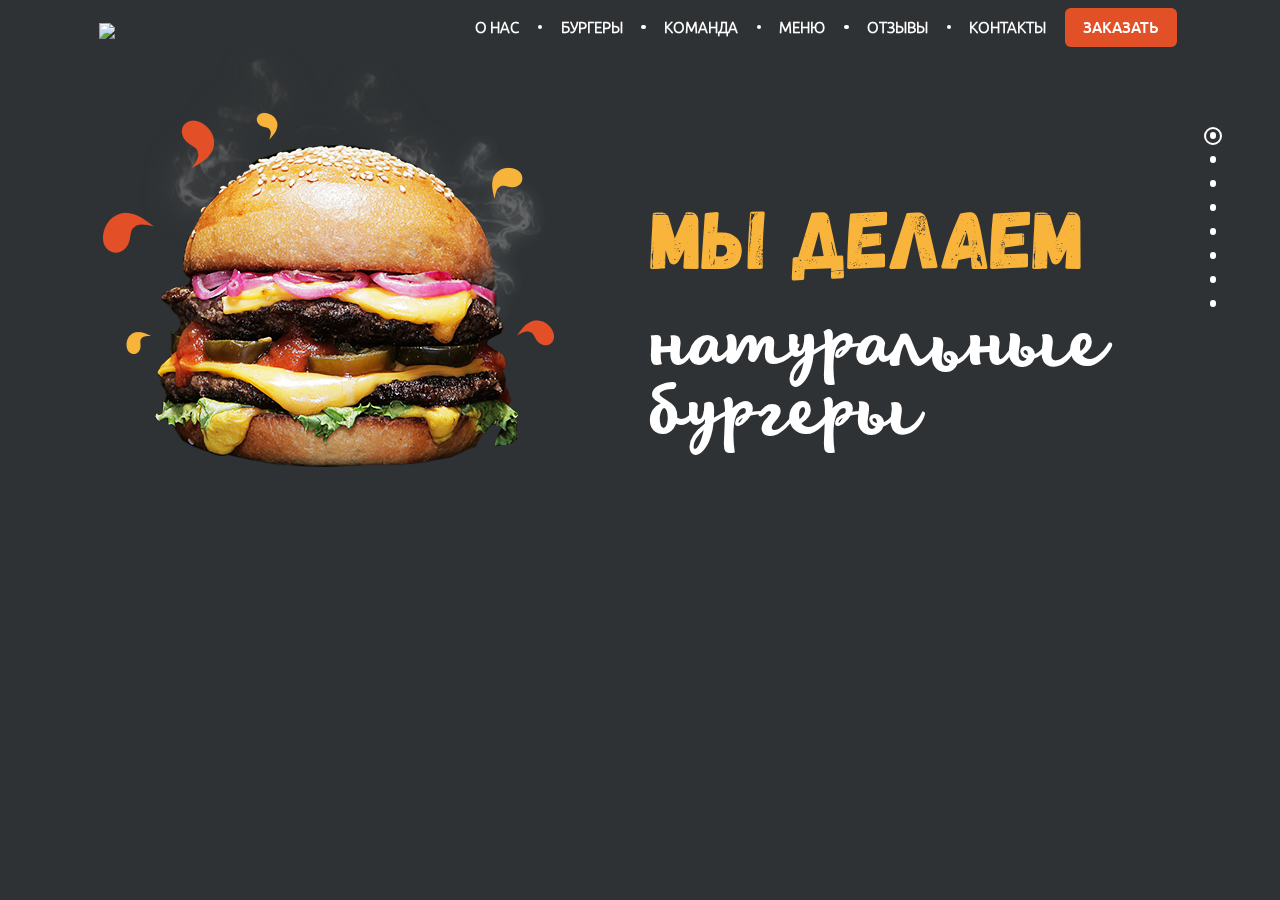
==== commit 032a0646: "demo version 4.1" ====
--- a/docs/index.html
+++ b/docs/index.html
@@ -39,6 +39,28 @@
                                     <span></span>
                                     <span></span>
                                     <span></span>
+                                </div>
+                                <div id="mobile-menu" class="mobile-menu">
+                                    <ul class="mobile-menu__list">
+                                        <li class="mobile-menu__item">
+                                            <a href="" class="mobile-menu__link" data-scroll-to="1">Почему мы</a>
+                                        </li>
+                                        <li class="mobile-menu__item">
+                                            <a href="" class="mobile-menu__link" data-scroll-to="4">Меню</a>
+                                        </li>
+                                        <li class="mobile-menu__item">
+                                            <a href="" class="mobile-menu__link" data-scroll-to="5">Советы</a>
+                                        </li>
+                                        <li class="mobile-menu__item">
+                                            <a href="" class="mobile-menu__link" data-scroll-to="3">Кто мы</a>
+                                        </li>
+                                        <li class="mobile-menu__item">
+                                            <a href="" class="mobile-menu__link" data-scroll-to="6">Свяжитесь с нами</a>
+                                        </li>
+                                        <li class="mobile-menu__item">
+                                            <a href="" class="mobile-menu__link" data-scroll-to="7">Контакты</a>
+                                        </li>
+                                    </ul>
                                 </div>
                             </div>
                         </div>
@@ -768,29 +790,6 @@
                 </ul>
             </div>
 
-            <div id="mobile-menu" class="mobile-menu">
-                <ul class="mobile-menu__list">
-                    <li class="mobile-menu__item">
-                        <a href="" class="mobile-menu__link" data-scroll-to="1">Почему мы</a>
-                    </li>
-                    <li class="mobile-menu__item">
-                        <a href="" class="mobile-menu__link" data-scroll-to="4">Меню</a>
-                    </li>
-                    <li class="mobile-menu__item">
-                        <a href="" class="mobile-menu__link" data-scroll-to="5">Советы</a>
-                    </li>
-                    <li class="mobile-menu__item">
-                        <a href="" class="mobile-menu__link" data-scroll-to="3">Кто мы</a>
-                    </li>
-                    <li class="mobile-menu__item">
-                        <a href="" class="mobile-menu__link" data-scroll-to="6">Свяжитесь с нами</a>
-                    </li>
-                    <li class="mobile-menu__item">
-                        <a href="" class="mobile-menu__link" data-scroll-to="7">Контакты</a>
-                    </li>
-                </ul>
-            </div>
-
         </div>
 
         <!--<script src="https://ajax.googleapis.com/ajax/libs/jquery/1.11.3/jquery.min.js"></script>-->
--- a/docs/css/main.css
+++ b/docs/css/main.css
@@ -491,13 +491,13 @@
   -webkit-flex-direction: column;
   -ms-flex-direction: column;
   flex-direction: column; }
+  @media (max-width: 768px) {
+    .container {
+      height: 100%; } }
 
 .content__item {
   height: 100vh;
-  min-height: 46.42857rem;
-  /*@include phone {
-  min-height: rem(800px);
-  }*/ }
+  min-height: 46.42857rem; }
   @media (max-width: 768px) {
     .content__item {
       height: 100%; } }
@@ -691,19 +691,13 @@
           font-size: 4.5rem;
           margin: 3.57143rem 0 0; } }
   .utp__draw, .utp__description {
-    -webkit-flex-basis: 50%;
-    -ms-flex-preferred-size: 50%;
-    flex-basis: 50%; }
+    width: 50%; }
     @media (max-width: 768px) {
       .utp__draw, .utp__description {
-        -webkit-flex-basis: 100%;
-        -ms-flex-preferred-size: 100%;
-        flex-basis: 100%; } }
+        width: 100%; } }
     @media (max-width: 480px) {
       .utp__draw, .utp__description {
-        -webkit-flex-basis: 90%;
-        -ms-flex-preferred-size: 90%;
-        flex-basis: 90%;
+        width: 90%;
         margin: 0 auto; } }
   @media (max-width: 992px) {
     .utp__img {
@@ -862,7 +856,8 @@
   -o-transition: all .3s;
   transition: all .3s;
   overflow: hidden;
-  overflow-y: auto; }
+  overflow-y: auto;
+  z-index: 1000; }
   .mobile-menu.mobile-menu-open {
     opacity: 1;
     visibility: visible; }
@@ -1164,17 +1159,28 @@
 
 .goods-slider {
   position: relative;
-  margin: 6rem 0;
+  margin: 6rem auto;
   max-width: 67.14286rem;
-  min-height: 44.28571rem; }
+  min-height: 44.28571rem;
+  width: 90%; }
   @media (max-width: 768px) {
     .goods-slider {
       width: 80%;
-      margin: 9.28571rem auto 0;
-      text-align: center; } }
-  @media (max-width: 480px) {
-    .goods-slider {
-      margin: 6.07143rem auto 0; } }
+      margin: 0 auto;
+      text-align: center;
+      height: 100%;
+      display: -webkit-box;
+      display: -webkit-flex;
+      display: -ms-flexbox;
+      display: flex;
+      -webkit-box-align: center;
+      -webkit-align-items: center;
+      -ms-flex-align: center;
+      align-items: center;
+      -webkit-box-pack: center;
+      -webkit-justify-content: center;
+      -ms-flex-pack: center;
+      justify-content: center; } }
   .goods-slider__arrow {
     position: absolute;
     top: 48%;
@@ -1196,29 +1202,47 @@
       @media (max-width: 768px) {
         .goods-slider__arrow--prev {
           left: -3.78571rem; } }
+      @media (max-width: 480px) {
+        .goods-slider__arrow--prev {
+          left: -2.57143rem; } }
     .goods-slider__arrow--next {
       right: -2.92857rem;
       background-image: url("../images/goods/arrow-right.png"); }
       @media (max-width: 768px) {
         .goods-slider__arrow--next {
           right: -3.78571rem; } }
+      @media (max-width: 480px) {
+        .goods-slider__arrow--next {
+          right: -2.57143rem; } }
   .goods-slider__images {
     position: relative;
     overflow: hidden;
     min-height: 44.28571rem;
-    max-width: 67.14286rem; }
+    max-width: 67.14286rem;
+    width: 100%; }
+    @media (max-width: 768px) {
+      .goods-slider__images {
+        height: 100%; } }
   .goods-slider__list {
     white-space: nowrap;
     position: absolute;
     top: 0;
     left: 0;
     font-size: 0;
-    max-width: 67.14286rem; }
+    max-width: 67.14286rem;
+    width: 100%; }
+    @media (max-width: 768px) {
+      .goods-slider__list {
+        height: 100%; } }
   .goods-slider__item {
     display: inline-block;
     white-space: normal;
     font-size: 1.14286rem;
-    max-width: 67.14286rem; }
+    max-width: 67.14286rem;
+    width: 100%; }
+    @media (max-width: 768px) {
+      .goods-slider__item {
+        height: 100%; } }
   .goods-slider__wrapper {
     position: relative;
     display: -webkit-box;
@@ -1234,6 +1258,12 @@
     -webkit-justify-content: space-between;
     -ms-flex-pack: justify;
     justify-content: space-between; }
+    @media (max-width: 768px) {
+      .goods-slider__wrapper {
+        height: 100%;
+        -webkit-align-content: center;
+        -ms-flex-line-pack: center;
+        align-content: center; } }
   .goods-slider__draw {
     -webkit-flex-basis: 49%;
     -ms-flex-preferred-size: 49%;
@@ -1247,7 +1277,8 @@
         flex-basis: 100%; } }
   @media (max-width: 768px) {
     .goods-slider__img {
-      margin: 0 auto; } }
+      margin: 0 auto;
+      width: 70%; } }
   .goods-slider__description {
     -webkit-flex-basis: 49%;
     -ms-flex-preferred-size: 49%;
@@ -1264,10 +1295,18 @@
       @media (max-width: 768px) {
         .goods-slider__description p {
           margin: 1.28571rem 0 0; } }
+    @media (max-width: 992px) {
+      .goods-slider__description .content__title {
+        font-size: 3.57143rem;
+        line-height: 3.14286rem;
+        margin: 3.07143rem auto 0; } }
     @media (max-width: 768px) {
       .goods-slider__description .content__title {
-        width: 90%;
-        margin: 3.07143rem auto 0; } }
+        width: 90%; } }
+    @media (max-width: 480px) {
+      .goods-slider__description .content__title {
+        font-size: 2.14286rem;
+        line-height: 2.14286rem; } }
   .goods-slider__calories {
     position: absolute; }
     @media (max-width: 768px) {
@@ -1276,8 +1315,8 @@
         top: -0.42857rem; } }
     @media (max-width: 480px) {
       .goods-slider__calories {
-        right: -3.42857rem;
-        top: -3.07143rem; } }
+        right: 0;
+        top: 0; } }
   .goods-slider__action {
     display: -webkit-box;
     display: -webkit-flex;
@@ -1301,6 +1340,10 @@
     font-family: 'Gagalin-Regular';
     font-size: 2rem;
     margin: 0.78571rem 1.92857rem 0 0.07143rem; }
+    @media (max-width: 992px) {
+      .goods-slider__cost {
+        margin: 2.14286rem 1.92857rem 0 0.07143rem;
+        line-height: 2.14286rem; } }
     .goods-slider__cost span {
       font-size: 5rem; }
 
@@ -1339,8 +1382,8 @@
       top: 0.21429rem; } }
   @media (max-width: 480px) {
     .composition {
-      left: -3.42857rem;
-      top: -2.42857rem; } }
+      left: 0;
+      top: 0; } }
   .composition__menu {
     display: -webkit-box;
     display: -webkit-flex;
